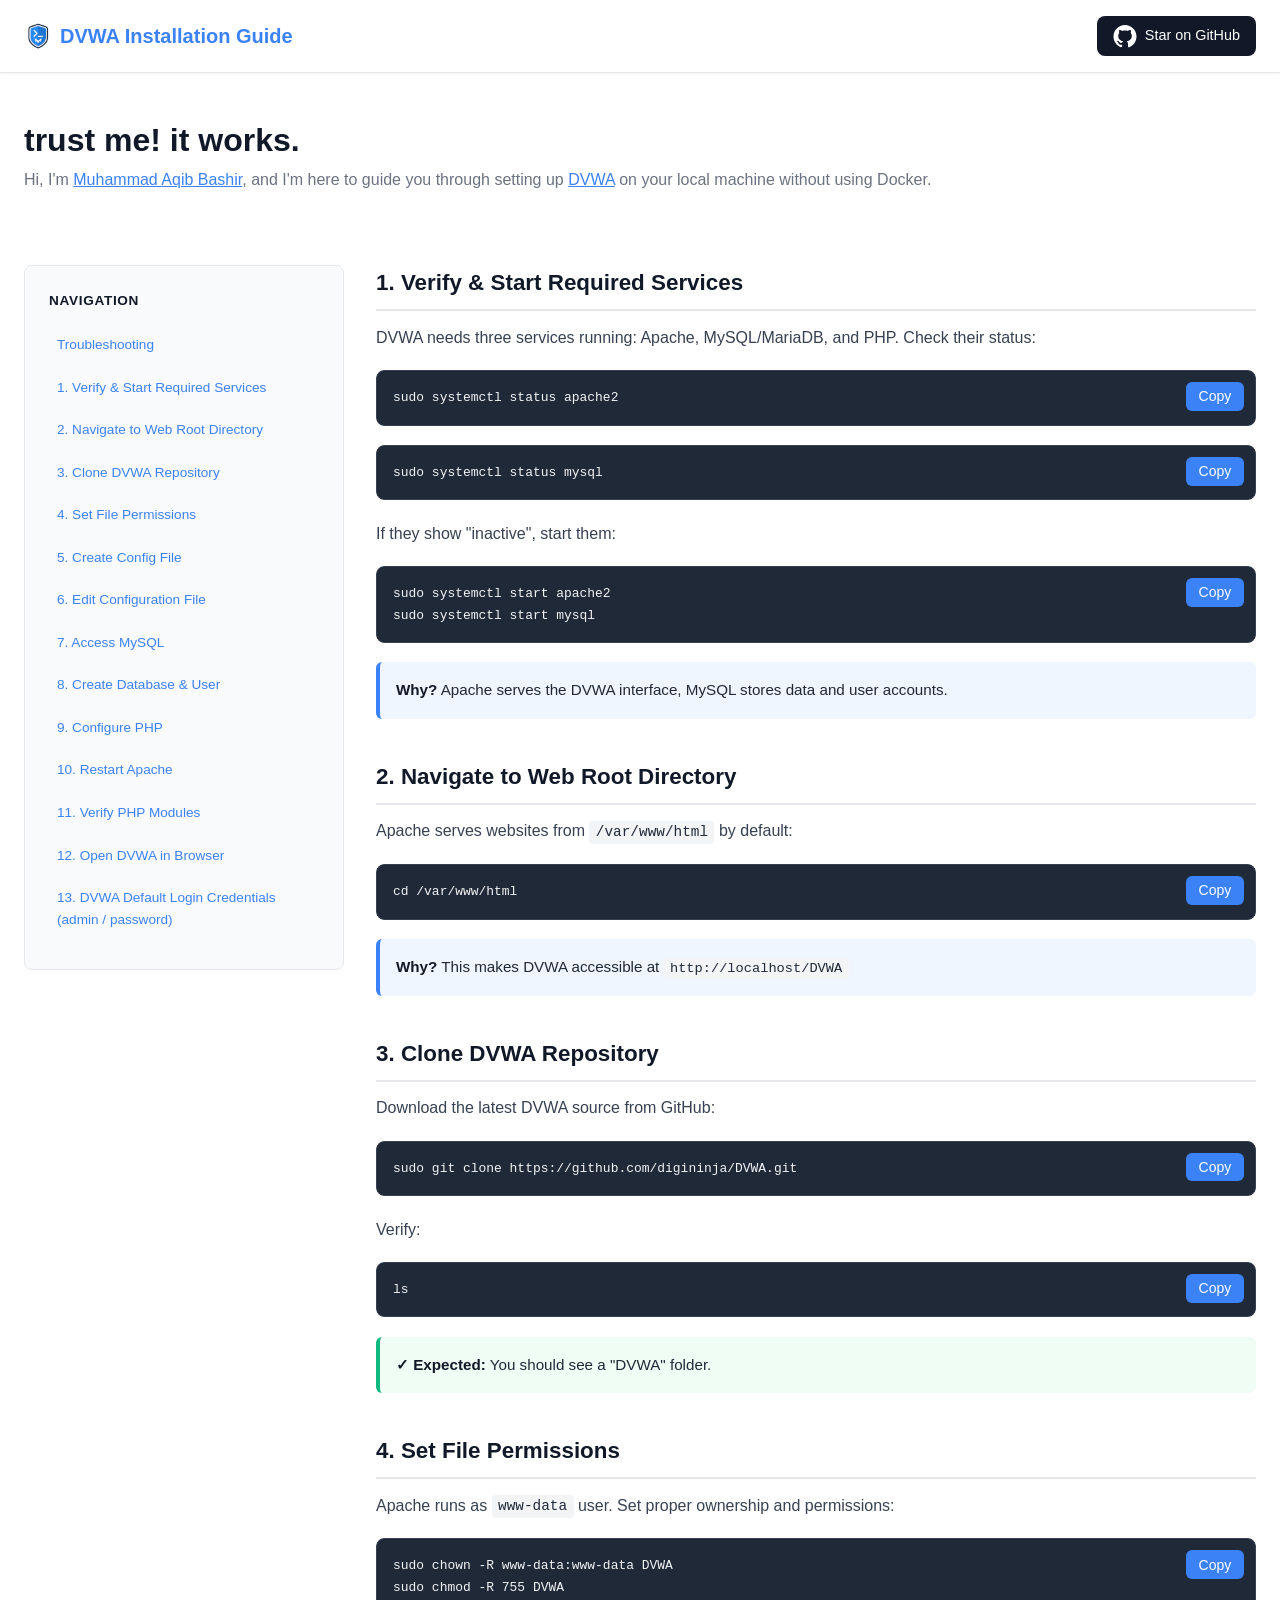
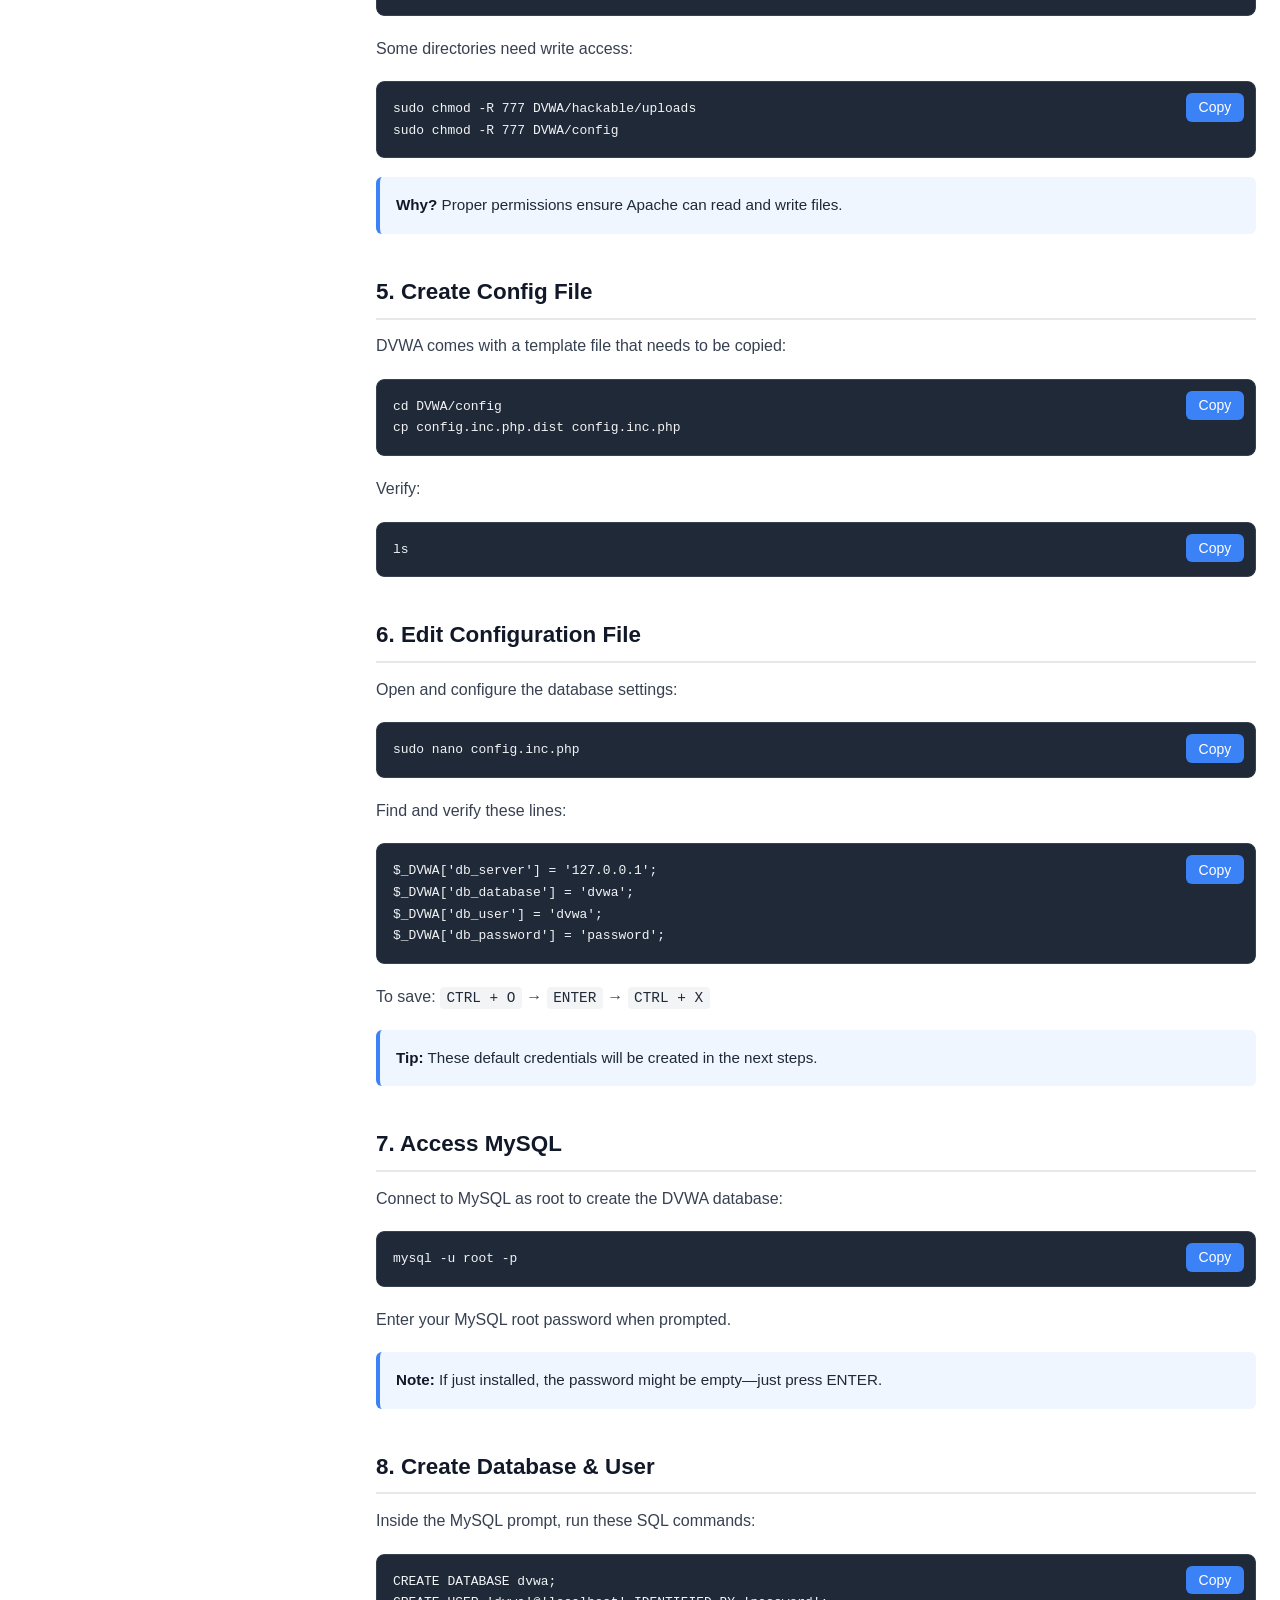
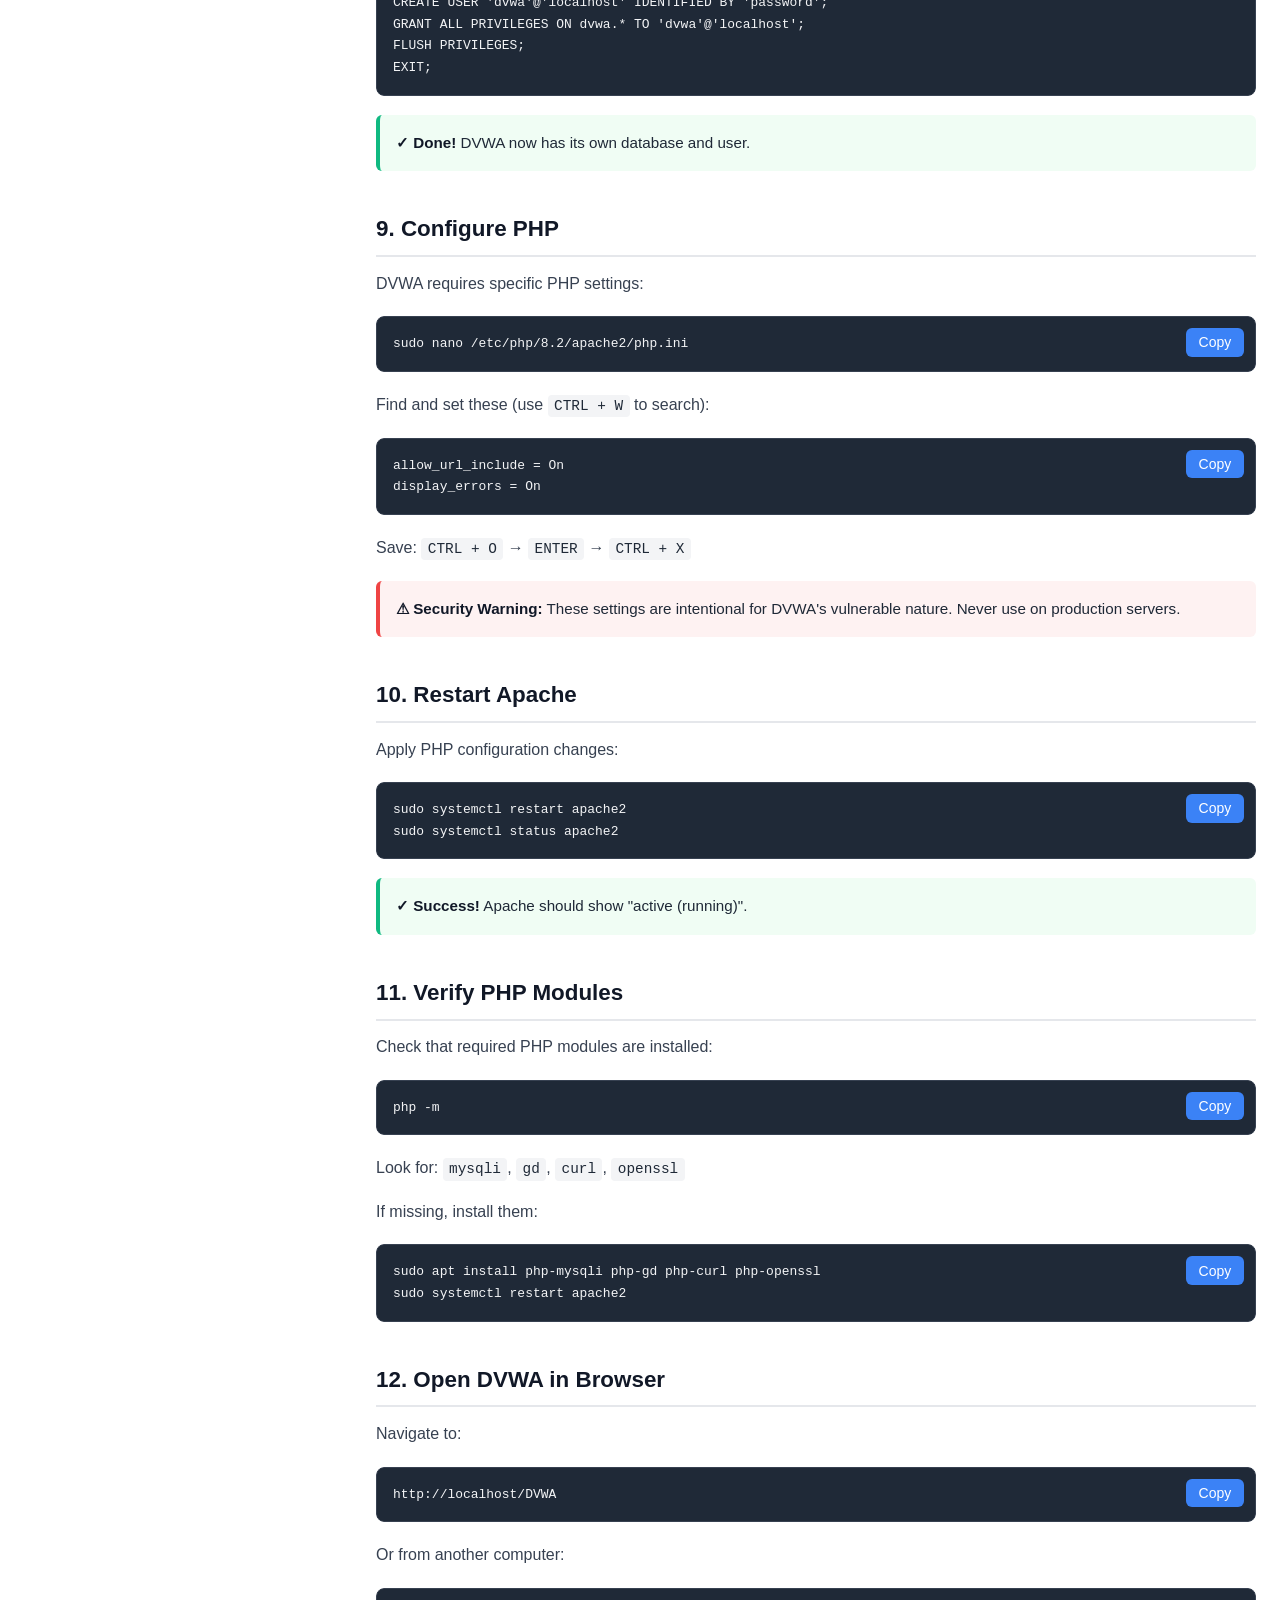
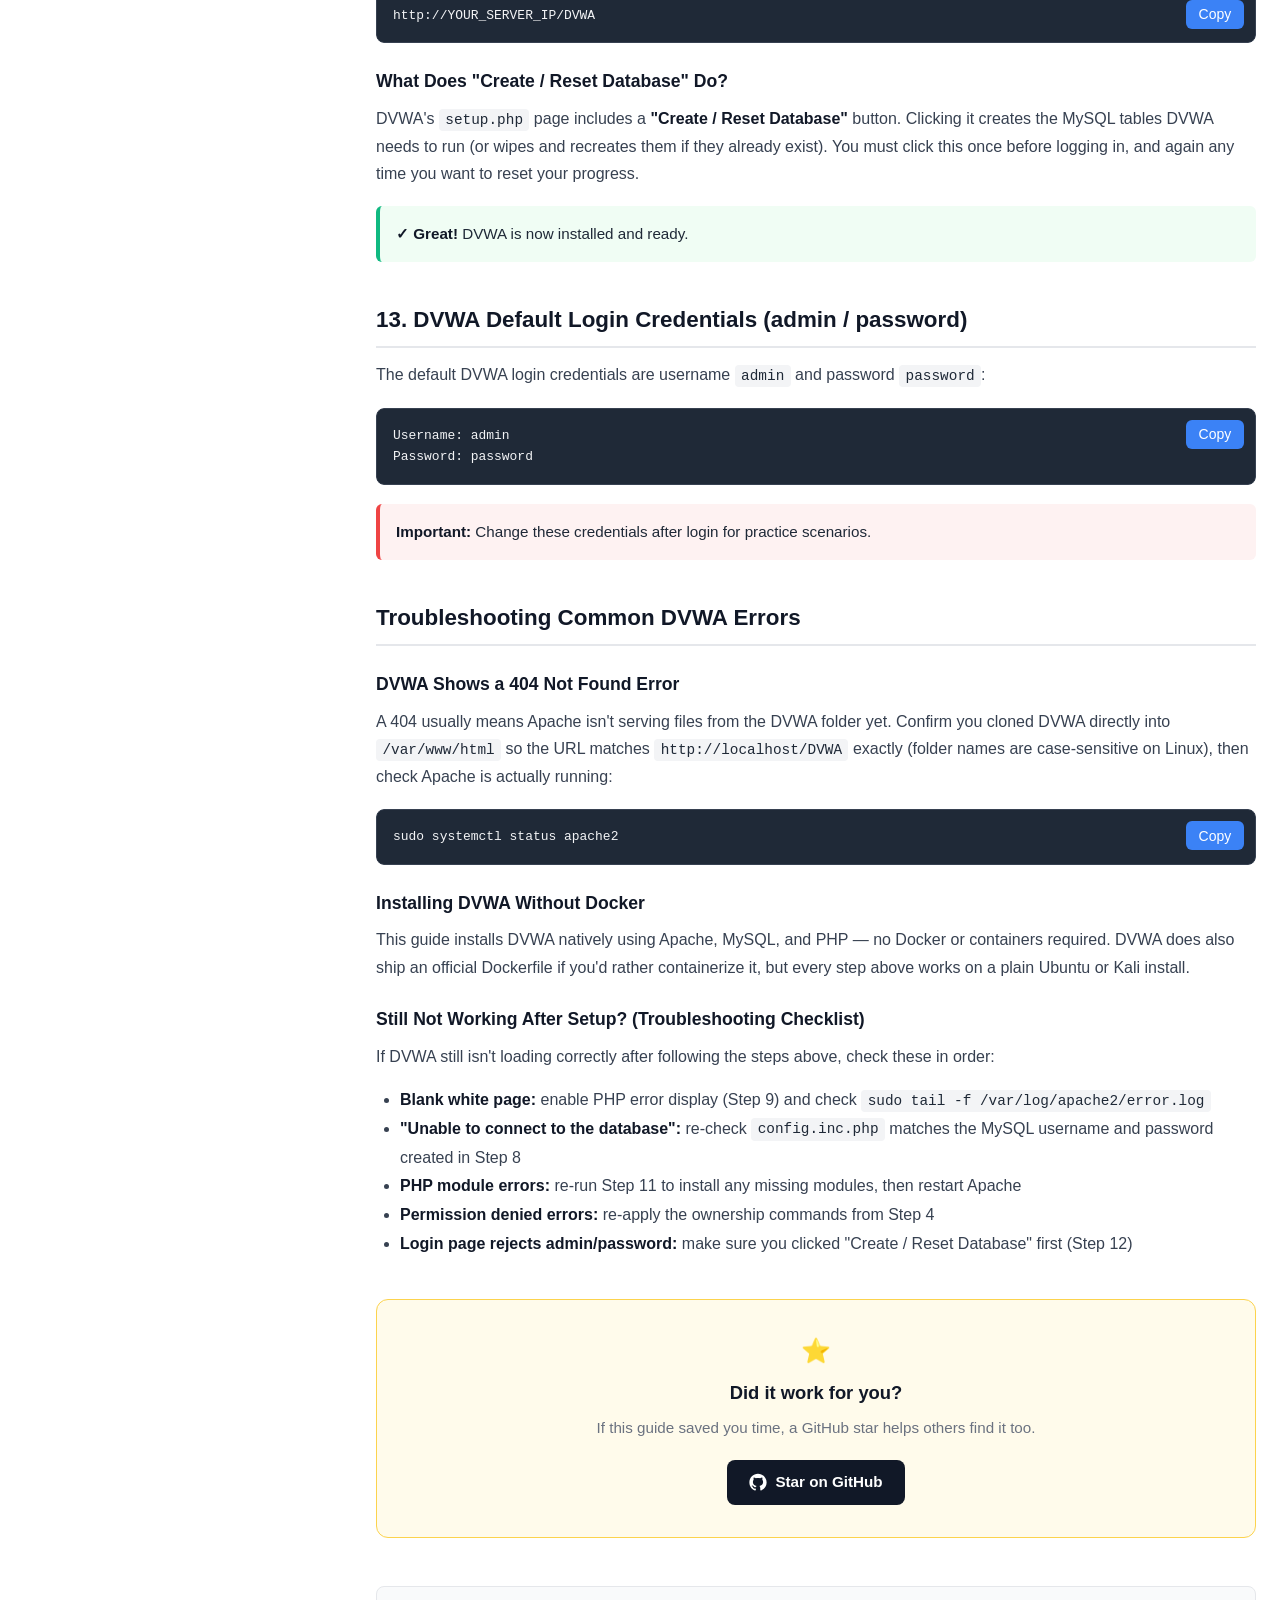
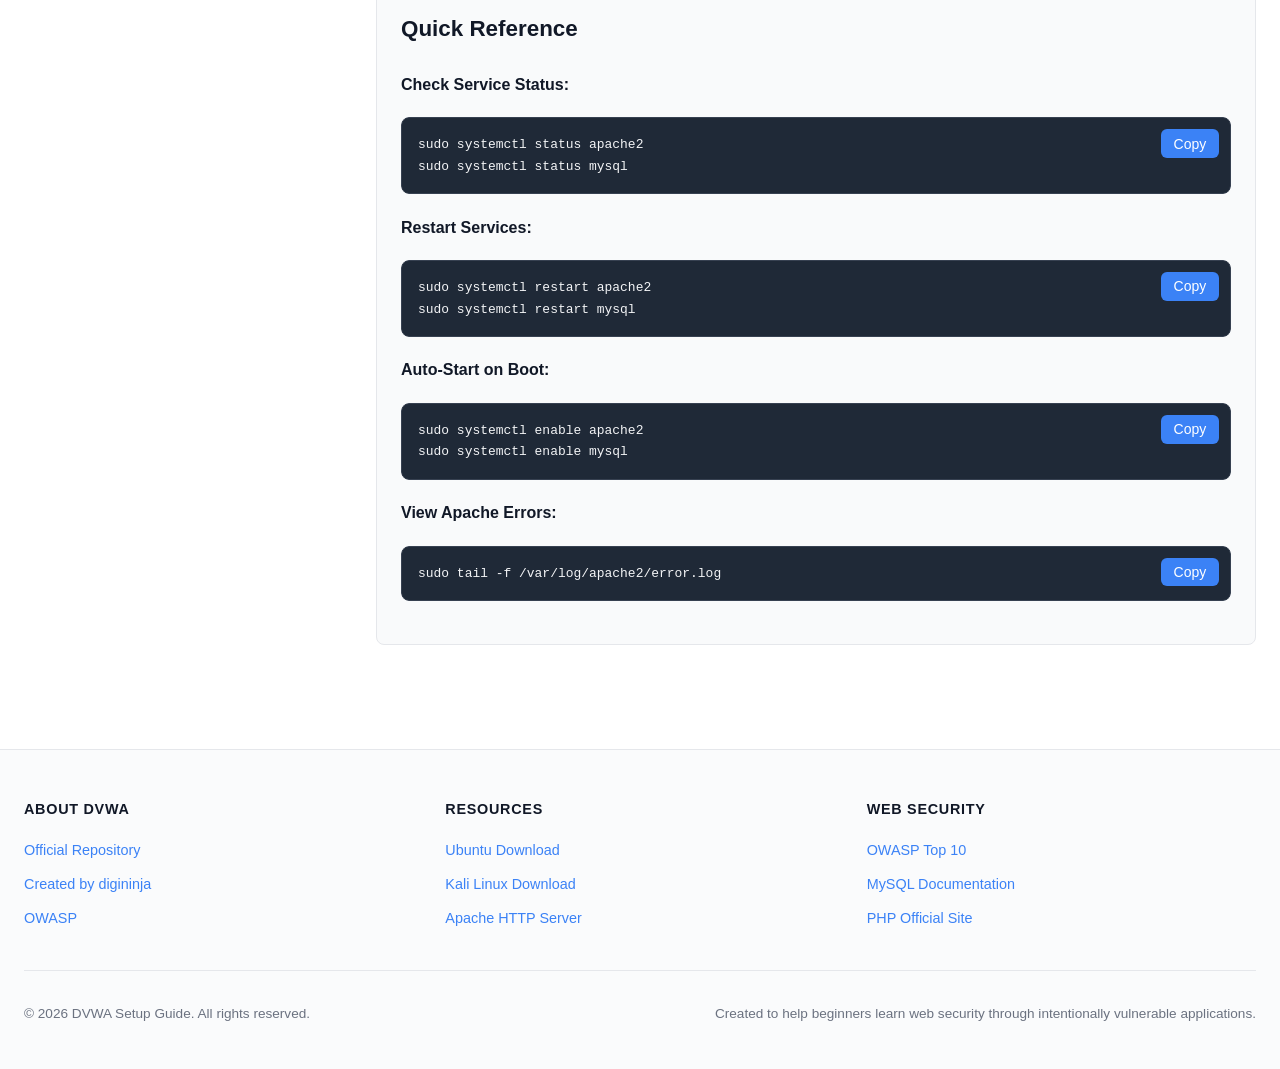
==== index.html @ 491b3d9e "feat: update index.html and add styles for improved SEO and layout" ====
<!doctype html>
<html lang="en">
  <head>
    <!-- ── Primary Meta ── -->
    <meta charset="UTF-8" />
    <meta name="viewport" content="width=device-width, initial-scale=1.0" />
    <meta
      name="robots"
      content="index, follow, max-snippet:-1, max-image-preview:large, max-video-preview:-1"
    />
    <title>How to Install DVWA in Ubuntu or Kali - Copy Paste Cmds</title>
    <link rel="icon" href="./favicon.png" />
    <meta
      name="description"
      content="Install DVWA on Kali or Ubuntu Linux in few minutes, Default login credentials, copy-paste commands, and a troubleshooting guide for common setup errors — no Docker required."
    />
    <meta
      name="keywords"
      content="DVWA installation, Damn Vulnerable Web Application, DVWA setup Ubuntu, DVWA Kali Linux, DVWA Apache MySQL PHP, web security lab, ethical hacking setup, DVWA tutorial 2024, install DVWA, LAMP stack DVWA"
    />
    <meta name="author" content="Muhammad Aqib Bashir" />
    <meta name="theme-color" content="#3b82f6" />
    <link
      rel="canonical"
      href="https://muhammad-aqib-bashir.github.io/DVWA-setup-guide/"
    />

    <!-- ── Open Graph (Facebook, LinkedIn, WhatsApp) ── -->
    <meta property="og:type" content="article" />
    <meta property="og:site_name" content="DVWA Setup Guide" />
    <meta property="og:title" content="How to Install DVWA in Ubuntu & Kali" />
    <meta
      property="og:description"
      content="Complete DVWA installation guide for Ubuntu or Kali Linux — no Docker required. Default login credentials, copyable commands, and troubleshooting for common errors."
    />
    <meta
      property="og:url"
      content="https://muhammad-aqib-bashir.github.io/DVWA-setup-guide/"
    />
    <meta
      property="og:image"
      content="https://muhammad-aqib-bashir.github.io/DVWA-setup-guide/og-image.png"
    />
    <meta property="og:image:width" content="1200" />
    <meta property="og:image:height" content="630" />
    <meta
      property="og:image:alt"
      content="DVWA Installation Guide — Ubuntu and Kali Linux setup tutorial"
    />
    <meta property="og:locale" content="en_US" />
    <meta property="article:author" content="Muhammad Aqib Bashir" />
    <meta property="article:section" content="Web Security" />
    <meta property="article:tag" content="DVWA" />
    <meta property="article:tag" content="Kali Linux" />
    <meta property="article:tag" content="Ubuntu" />
    <meta property="article:tag" content="Ethical Hacking" />
    <meta property="article:tag" content="Web Security" />
    <meta property="article:published_time" content="2026-06-03T00:00:00Z" />
    <meta property="article:modified_time" content="2026-08-01T00:00:00Z" />

    <!-- ── Twitter / X Card ── -->
    <meta name="twitter:card" content="summary_large_image" />
    <meta name="twitter:title" content="How to Install DVWA in Ubuntu & Kali" />
    <meta
      name="twitter:description"
      content="Complete DVWA setup guide for Ubuntu or Kali Linux — no Docker required. Default credentials, copyable commands, and troubleshooting included."
    />
    <meta
      name="twitter:image"
      content="https://muhammad-aqib-bashir.github.io/DVWA-setup-guide/og-image.png"
    />
    <meta
      name="twitter:image:alt"
      content="DVWA Installation Guide — Ubuntu and Kali Linux"
    />
    <meta name="twitter:creator" content="@mAqibBashir" />
    <meta name="twitter:site" content="@mAqibBashir" />

    <!-- ── Additional SEO Signals ── -->
    <meta
      name="category"
      content="Cybersecurity, Web Security, Ethical Hacking"
    />
    <meta name="coverage" content="Worldwide" />
    <meta name="rating" content="general" />
    <meta name="language" content="English" />
    <meta name="revisit-after" content="30 days" />
    <meta name="generator" content="Static HTML" />

    <meta
      name="google-site-verification"
      content="b5u1dbb1Fe77AFuDYEVjuFqZe6uXr1ec8IaFVAgKizY"
    />

    <script type="application/ld+json">
      {
        "@context": "https://schema.org",
        "@graph": [
          {
            "@type": "TechArticle",
            "@id": "https://muhammad-aqib-bashir.github.io/DVWA-setup-guide/#article",
            "headline": "How to Install DVWA in Ubuntu & Kali",
            "description": "Complete step-by-step guide to install DVWA (Damn Vulnerable Web Application) on Ubuntu or Kali Linux. Covers Apache, MySQL, PHP setup with copyable terminal commands. Ideal for beginners in web security and ethical hacking.",
            "image": {
              "@type": "ImageObject",
              "url": "https://muhammad-aqib-bashir.github.io/DVWA-setup-guide/og-image.png",
              "width": 1200,
              "height": 630
            },
            "url": "https://muhammad-aqib-bashir.github.io/DVWA-setup-guide/",
            "datePublished": "2026-06-03",
            "dateModified": "2026-06-03",
            "author": {
              "@type": "Person",
              "@id": "https://github.com/Muhammad-Aqib-Bashir",
              "name": "Muhammad Aqib Bashir",
              "url": "https://github.com/Muhammad-Aqib-Bashir"
            },
            "publisher": {
              "@type": "Person",
              "name": "Muhammad Aqib Bashir",
              "url": "https://github.com/Muhammad-Aqib-Bashir"
            },
            "mainEntityOfPage": {
              "@type": "WebPage",
              "@id": "https://muhammad-aqib-bashir.github.io/DVWA-setup-guide/"
            },
            "keywords": [
              "DVWA installation",
              "Damn Vulnerable Web Application",
              "dvwa Ubuntu setup",
              "dvwa Kali Linux",
              "Apache MySQL PHP",
              "LAMP stack",
              "web security tutorial",
              "ethical hacking",
              "cybersecurity lab",
              "download dvwa",
              "dvwa download",
              "tryhackme",
              "try hack me"
            ],
            "articleSection": "Web Security",
            "inLanguage": "en-US",
            "proficiencyLevel": "Beginner",
            "dependencies": "Ubuntu 22.04+ or Kali Linux, Apache2, MySQL/MariaDB, PHP 8.2",
            "timeRequired": "PT15M"
          },
          {
            "@type": "HowTo",
            "@id": "https://muhammad-aqib-bashir.github.io/DVWA-setup-guide/#howto",
            "name": "How to Install DVWA in Ubuntu & Kali",
            "description": "Install the Damn Vulnerable Web Application (DVWA) on Ubuntu or Kali Linux for web security practice and ethical hacking training using this guide.",
            "image": "https://muhammad-aqib-bashir.github.io/DVWA-setup-guide/og-image.png",
            "totalTime": "PT15M",
            "estimatedCost": {
              "@type": "MonetaryAmount",
              "currency": "USD",
              "value": "0"
            },
            "supply": [
              {
                "@type": "HowToSupply",
                "name": "Ubuntu 22.04+ or Kali Linux"
              },
              {
                "@type": "HowToSupply",
                "name": "Apache2 web server"
              },
              {
                "@type": "HowToSupply",
                "name": "MySQL or MariaDB"
              },
              {
                "@type": "HowToSupply",
                "name": "PHP 8.2+"
              }
            ],
            "tool": [
              {
                "@type": "HowToTool",
                "name": "Terminal / Bash"
              },
              {
                "@type": "HowToTool",
                "name": "Git"
              },
              {
                "@type": "HowToTool",
                "name": "Web browser"
              }
            ],
            "step": [
              {
                "@type": "HowToStep",
                "position": 1,
                "name": "Verify & Start Required Services",
                "text": "Check and start Apache and MySQL services using systemctl commands.",
                "url": "https://muhammad-aqib-bashir.github.io/DVWA-setup-guide/#step1"
              },
              {
                "@type": "HowToStep",
                "position": 2,
                "name": "Navigate to Web Root Directory",
                "text": "Change directory to /var/www/html where Apache serves web content.",
                "url": "https://muhammad-aqib-bashir.github.io/DVWA-setup-guide/#step2"
              },
              {
                "@type": "HowToStep",
                "position": 3,
                "name": "Clone DVWA Repository",
                "text": "Clone the official DVWA GitHub repository into the web root.",
                "url": "https://muhammad-aqib-bashir.github.io/DVWA-setup-guide/#step3"
              },
              {
                "@type": "HowToStep",
                "position": 4,
                "name": "Set File Permissions",
                "text": "Assign correct ownership and permissions for Apache to read and write DVWA files.",
                "url": "https://muhammad-aqib-bashir.github.io/DVWA-setup-guide/#step4"
              },
              {
                "@type": "HowToStep",
                "position": 5,
                "name": "Create Config File",
                "text": "Copy the sample configuration template to create the active config file.",
                "url": "https://muhammad-aqib-bashir.github.io/DVWA-setup-guide/#step5"
              },
              {
                "@type": "HowToStep",
                "position": 6,
                "name": "Edit Configuration File",
                "text": "Set database credentials in config.inc.php to match the MySQL user created later.",
                "url": "https://muhammad-aqib-bashir.github.io/DVWA-setup-guide/#step6"
              },
              {
                "@type": "HowToStep",
                "position": 7,
                "name": "Access MySQL",
                "text": "Connect to MySQL as root to create the DVWA database and user.",
                "url": "https://muhammad-aqib-bashir.github.io/DVWA-setup-guide/#step7"
              },
              {
                "@type": "HowToStep",
                "position": 8,
                "name": "Create Database & User",
                "text": "Create the dvwa database, a dedicated user, and grant appropriate privileges.",
                "url": "https://muhammad-aqib-bashir.github.io/DVWA-setup-guide/#step8"
              },
              {
                "@type": "HowToStep",
                "position": 9,
                "name": "Configure PHP",
                "text": "Enable allow_url_include and display_errors in php.ini for DVWA compatibility.",
                "url": "https://muhammad-aqib-bashir.github.io/DVWA-setup-guide/#step9"
              },
              {
                "@type": "HowToStep",
                "position": 10,
                "name": "Restart Apache",
                "text": "Restart Apache to apply PHP configuration changes.",
                "url": "https://muhammad-aqib-bashir.github.io/DVWA-setup-guide/#step10"
              },
              {
                "@type": "HowToStep",
                "position": 11,
                "name": "Verify PHP Modules",
                "text": "Confirm required PHP modules (mysqli, gd, curl, openssl) are installed.",
                "url": "https://muhammad-aqib-bashir.github.io/DVWA-setup-guide/#step11"
              },
              {
                "@type": "HowToStep",
                "position": 12,
                "name": "Open DVWA in Browser",
                "text": "Visit http://localhost/DVWA and click 'Create / Reset Database' to initialize.",
                "url": "https://muhammad-aqib-bashir.github.io/DVWA-setup-guide/#step12"
              },
              {
                "@type": "HowToStep",
                "position": 13,
                "name": "Log In to DVWA",
                "text": "Log in with default credentials (admin / password) to begin security practice.",
                "url": "https://muhammad-aqib-bashir.github.io/DVWA-setup-guide/#step13"
              }
            ]
          },
          {
            "@type": "BreadcrumbList",
            "itemListElement": [
              {
                "@type": "ListItem",
                "position": 1,
                "name": "Home",
                "item": "https://muhammad-aqib-bashir.github.io/"
              },
              {
                "@type": "ListItem",
                "position": 2,
                "name": "DVWA Setup Guide",
                "item": "https://muhammad-aqib-bashir.github.io/DVWA-setup-guide/"
              }
            ]
          },
          {
            "@type": "SoftwareApplication",
            "name": "DVWA (Damn Vulnerable Web Application)",
            "applicationCategory": "SecurityApplication",
            "operatingSystem": "Ubuntu, Kali Linux, Debian",
            "offers": {
              "@type": "Offer",
              "price": "0",
              "priceCurrency": "USD"
            },
            "url": "https://github.com/digininja/DVWA",
            "license": "https://github.com/digininja/DVWA/blob/master/LICENSE.md",
            "author": {
              "@type": "Person",
              "name": "digininja",
              "url": "https://github.com/digininja"
            }
          },
          {
            "@type": "FAQPage",
            "mainEntity": [
              {
                "@type": "Question",
                "name": "What is DVWA?",
                "acceptedAnswer": {
                  "@type": "Answer",
                  "text": "DVWA (Damn Vulnerable Web Application) is an intentionally insecure PHP/MySQL web application used for practicing common web vulnerabilities like SQL injection, XSS, CSRF, and file inclusion in a safe, legal environment."
                }
              },
              {
                "@type": "Question",
                "name": "Does DVWA work on Ubuntu and Kali Linux?",
                "acceptedAnswer": {
                  "@type": "Answer",
                  "text": "Yes. DVWA runs on any Linux distribution that supports a LAMP stack (Apache, MySQL, PHP). This guide covers both Ubuntu 22.04+ and Kali Linux step by step."
                }
              },
              {
                "@type": "Question",
                "name": "How long does it take to install DVWA?",
                "acceptedAnswer": {
                  "@type": "Answer",
                  "text": "With all prerequisites met, DVWA installation takes approximately 10–15 minutes following this guide."
                }
              },
              {
                "@type": "Question",
                "name": "What PHP version is required for DVWA?",
                "acceptedAnswer": {
                  "@type": "Answer",
                  "text": "DVWA is compatible with PHP 7.4 and PHP 8.x. This guide uses PHP 8.2 with Apache on Ubuntu/Kali Linux."
                }
              },
              {
                "@type": "Question",
                "name": "Is DVWA safe to run?",
                "acceptedAnswer": {
                  "@type": "Answer",
                  "text": "DVWA should only be run on a local machine or isolated lab network. Never expose it to the public internet, as it is intentionally full of security vulnerabilities."
                }
              }
            ]
          }
        ]
      }
    </script>

    <!-- Google Analytics -->
    <script
      async
      src="https://www.googletagmanager.com/gtag/js?id=G-Q8MJM8LBXM"
    ></script>
    <script>
      window.dataLayer = window.dataLayer || [];
      function gtag() {
        dataLayer.push(arguments);
      }
      gtag("js", new Date());
      gtag("config", "G-Q8MJM8LBXM");
    </script>

    <style>
      * {
        margin: 0;
        padding: 0;
        box-sizing: border-box;
      }
      html {
        scroll-behavior: smooth;
      }
      body {
        font-family:
          -apple-system, BlinkMacSystemFont, "Segoe UI", Roboto,
          "Helvetica Neue", Arial, sans-serif;
        line-height: 1.6;
        color: #1f2937;
        background: #ffffff;
        font-size: 16px;
      }
      a {
        color: #3b82f6;
        transition: color 0.2s;
      }
      .wrapper {
        max-width: 1280px;
        margin: 0 auto;
        padding: 0 1.5rem;
      }

      header {
        background: #ffffff;
        border-bottom: 1px solid #e5e7eb;
        padding: 1rem 0;
        position: sticky;
        top: 0;
        z-index: 100;
        box-shadow: 0 1px 3px rgba(0, 0, 0, 0.05);
      }
      .header-content {
        display: flex;
        justify-content: space-between;
        align-items: center;
      }
      .logo {
        display: inline-flex;
        align-items: center;
        gap: 0.5rem;
        font-size: 1.25rem;
        font-weight: 700;
        color: #3b82f6;
        text-decoration: none;
      }
      .logo-icon {
        height: 28px;
        width: 28px;
        object-fit: contain;
        flex-shrink: 0;
      }
      .github-btn {
        display: inline-flex;
        align-items: center;
        gap: 0.5rem;
        background: #111827;
        color: #ffffff;
        border: none;
        padding: 0.5rem 1rem;
        border-radius: 0.5rem;
        font-size: 0.9rem;
        font-weight: 500;
        cursor: pointer;
        text-decoration: none;
        transition: all 0.2s;
      }

      .github-btn:hover {
        background: #1f2937;
      }

      .gihtb-btn svg {
        height: 16px;
        width: 16px;
      }

      .hero {
        padding: 3rem 0 2rem;
        margin-bottom: 2rem;
      }
      .hero h1 {
        font-size: 2rem;
        font-weight: 700;
        margin-bottom: 0.5rem;
        color: #111827;
        line-height: 1.2;
      }
      .hero p {
        font-size: 1rem;
        color: #6b7280;
        margin-bottom: 0.5rem;
      }
      .breadcrumb {
        font-size: 0.9rem;
        color: #9ca3af;
      }

      .main-layout {
        display: grid;
        grid-template-columns: 1fr;
        gap: 2rem;
      }

      .toc {
        background: #f9fafb;
        border: 1px solid #e5e7eb;
        padding: 1.5rem;
        margin-bottom: 2rem;
        border-radius: 0.5rem;
      }
      .toc h2 {
        font-size: 0.95rem;
        color: #111827;
        margin-bottom: 1rem;
        font-weight: 600;
        text-transform: uppercase;
        letter-spacing: 0.05em;
      }
      .toc ul {
        list-style: none;
        display: grid;
        grid-template-columns: repeat(auto-fill, minmax(200px, 1fr));
        gap: 0.5rem;
      }
      .toc a {
        color: #3b82f6;
        text-decoration: none;
        font-size: 0.9rem;
        transition: color 0.2s;
        display: block;
        padding: 0.3rem 0;
      }
      .toc a:hover {
        color: #2563eb;
        text-decoration: underline;
      }

      .sidebar-toc {
        display: none;
      }

      @media (min-width: 1200px) {
        .main-layout {
          grid-template-columns: 320px 1fr;
        }
        .toc {
          display: none;
        }
        .sidebar-toc {
          display: block;
          position: sticky;
          top: 5rem;
          height: fit-content;
          background: #f9fafb;
          border: 1px solid #e5e7eb;
          padding: 1.5rem;
          border-radius: 0.5rem;
          max-height: calc(100vh - 6rem);
          overflow-y: auto;
        }
        .sidebar-toc h2 {
          font-size: 0.85rem;
          color: #111827;
          margin-bottom: 1rem;
          font-weight: 600;
          text-transform: uppercase;
          letter-spacing: 0.05em;
        }
        .sidebar-toc ul {
          list-style: none;
        }
        .sidebar-toc li {
          padding: 0;
          margin-bottom: 0.5rem;
        }
        .sidebar-toc a {
          color: #3b82f6;
          text-decoration: none;
          font-size: 0.85rem;
          transition: all 0.2s;
          display: block;
          padding: 0.4rem 0.5rem;
          border-radius: 0.375rem;
        }
        .sidebar-toc a:hover {
          background: #e0e7ff;
          color: #2563eb;
        }
        .sidebar-toc a.active {
          background: #dbeafe;
          color: #1e40af;
          font-weight: 600;
        }
      }

      .step {
        margin-bottom: 2.5rem;
        scroll-margin-top: 6rem;
      }
      .step h2 {
        font-size: 1.4rem;
        font-weight: 700;
        color: #111827;
        margin-bottom: 0.8rem;
        padding-bottom: 0.5rem;
        border-bottom: 2px solid #e5e7eb;
      }
      .step h3 {
        font-size: 1.1rem;
        font-weight: 700;
        color: #111827;
        margin: 1.5rem 0 0.6rem;
      }
      .step p {
        margin-bottom: 1rem;
        color: #374151;
        line-height: 1.7;
      }
      .step strong {
        color: #111827;
        font-weight: 600;
      }

      .code-block {
        position: relative;
        margin: 1.2rem 0;
        border-radius: 0.5rem;
        overflow: hidden;
      }
      .code-block pre {
        background: #1f2937;
        color: #f3f4f6;
        padding: 1rem;
        overflow-x: auto;
        font-family: "SF Mono", Monaco, "Fira Code", monospace;
        font-size: 0.9rem;
        line-height: 1.5;
        margin: 0;
        border: 1px solid #374151;
        border-radius: 0.5rem;
      }

      .copy-btn {
        position: absolute;
        top: 0.75rem;
        right: 0.75rem;
        background: #3b82f6;
        color: white;
        border: none;
        padding: 0.4rem 0.8rem;
        border-radius: 0.375rem;
        font-size: 0.875rem;
        font-weight: 500;
        cursor: pointer;
        transition: all 0.2s;
        z-index: 10;
      }
      .copy-btn:hover {
        background: #2563eb;
        transform: translateY(-1px);
      }
      .copy-btn.copied {
        background: #10b981;
      }

      .info-box {
        background: #eff6ff;
        border-left: 4px solid #3b82f6;
        padding: 1rem;
        margin: 1.2rem 0;
        border-radius: 0.375rem;
        font-size: 0.95rem;
        line-height: 1.6;
      }
      .warning-box {
        background: #fef2f2;
        border-left: 4px solid #ef4444;
        padding: 1rem;
        margin: 1.2rem 0;
        border-radius: 0.375rem;
        font-size: 0.95rem;
      }
      .success-box {
        background: #f0fdf4;
        border-left: 4px solid #10b981;
        padding: 1rem;
        margin: 1.2rem 0;
        border-radius: 0.375rem;
        font-size: 0.95rem;
      }

      code {
        background: #f3f4f6;
        color: #1f2937;
        padding: 0.2rem 0.4rem;
        border-radius: 0.25rem;
        font-family: monospace;
        font-size: 0.9em;
      }
      pre code {
        background: none;
        color: inherit;
        padding: 0;
      }

      footer {
        border-top: 1px solid #e5e7eb;
        padding: 3rem 0;
        margin-top: 4rem;
        background: #fafbfc;
      }
      .footer-content {
        display: grid;
        grid-template-columns: repeat(auto-fit, minmax(250px, 1fr));
        gap: 2rem;
        margin-bottom: 2rem;
      }
      .footer-section h3 {
        font-size: 0.9rem;
        font-weight: 700;
        color: #111827;
        margin-bottom: 1rem;
        text-transform: uppercase;
        letter-spacing: 0.05em;
      }
      .footer-section ul {
        list-style: none;
      }
      .footer-section li {
        margin-bottom: 0.5rem;
      }
      .footer-section a {
        color: #3b82f6;
        text-decoration: none;
        font-size: 0.9rem;
        transition: color 0.2s;
      }
      .footer-section a:hover {
        color: #2563eb;
        text-decoration: underline;
      }
      .footer-divider {
        height: 1px;
        background: #e5e7eb;
        margin: 2rem 0;
      }
      .footer-bottom {
        display: flex;
        justify-content: space-between;
        align-items: center;
        flex-wrap: wrap;
        gap: 1rem;
        color: #6b7280;
        font-size: 0.85rem;
        text-align: center;
      }

      @media (max-width: 640px) {
        .wrapper {
          padding: 0 1rem;
        }
        .hero h1 {
          font-size: 1.5rem;
        }
        .step h2 {
          font-size: 1.25rem;
        }
        .code-block pre {
          font-size: 0.8rem;
          padding: 0.75rem;
        }
        .copy-btn {
          padding: 0.3rem 0.6rem;
          font-size: 0.75rem;
          top: 0.5rem;
          right: 0.5rem;
        }
        .footer-content {
          grid-template-columns: 1fr;
        }
        .footer-bottom {
          flex-direction: column;
        }
      }

      a:focus,
      button:focus {
        outline: 2px solid #3b82f6;
        outline-offset: 2px;
      }
    </style>
  </head>
  <body>
    <header>
      <div class="wrapper">
        <div class="header-content">
          <a href="#" class="logo">
            <img
              src="./favicon.png"
              alt="DVWA Installation Guide logo"
              class="logo-icon"
            />
            DVWA Installation Guide
          </a>
          <a
            href="https://github.com/Muhammad-Aqib-Bashir/DVWA-setup-guide"
            target="_blank"
            rel="noopener noreferrer"
            class="github-btn"
          >
            <svg
              data-component="Octicon"
              aria-hidden="true"
              focusable="false"
              class="octicon octicon-mark-github"
              viewBox="0 0 24 24"
              width="24"
              height="24"
              fill="currentColor"
              display="inline-block"
              overflow="visible"
              style="vertical-align: text-bottom"
            >
              <path
                d="M10.226 17.284c-2.965-.36-5.054-2.493-5.054-5.256 0-1.123.404-2.336 1.078-3.144-.292-.741-.247-2.314.09-2.965.898-.112 2.111.36 2.83 1.01.853-.269 1.752-.404 2.853-.404 1.1 0 1.999.135 2.807.382.696-.629 1.932-1.1 2.83-.988.315.606.36 2.179.067 2.942.72.854 1.101 2 1.101 3.167 0 2.763-2.089 4.852-5.098 5.234.763.494 1.28 1.572 1.28 2.807v2.336c0 .674.561 1.056 1.235.786 4.066-1.55 7.255-5.615 7.255-10.646C23.5 6.188 18.334 1 11.978 1 5.62 1 .5 6.188.5 12.545c0 4.986 3.167 9.12 7.435 10.669.606.225 1.19-.18 1.19-.786V20.63a2.9 2.9 0 0 1-1.078.224c-1.483 0-2.359-.808-2.987-2.313-.247-.607-.517-.966-1.034-1.033-.27-.023-.359-.135-.359-.27 0-.27.45-.471.898-.471.652 0 1.213.404 1.797 1.235.45.651.921.943 1.483.943.561 0 .92-.202 1.437-.719.382-.381.674-.718.944-.943"
              ></path>
            </svg>
            Star on GitHub
          </a>
        </div>
      </div>
    </header>

    <main>
      <div class="wrapper">
        <section class="hero">
          <h1>trust me! it works.</h1>
          <p>
            Hi, I'm
            <a
              href="https://muhammadaqibbashir.netlify.app?utm_source=DVWA-setup-guide"
              target="_blank"
              rel="noopener noreferrer"
              class="author-link"
              >Muhammad Aqib Bashir</a
            >, and I'm here to guide you through setting up
            <a
              href="https://github.com/digininja/DVWA"
              target="_blank"
              rel="noopener noreferrer"
              >DVWA</a
            >
            on your local machine without using Docker.
          </p>
        </section>

        <div class="main-layout">
          <aside class="sidebar-toc">
            <h2>Navigation</h2>
            <ul id="sidebarList">
              <li><a href="#troubleshooting">Troubleshooting</a></li>
            </ul>
          </aside>

          <div class="content-area">
            <nav class="toc">
              <h2>Quick Navigation</h2>
              <ul id="tocList">
                <li><a href="#troubleshooting">Troubleshooting</a></li>
              </ul>
            </nav>

            <div id="stepsContainer"></div>

            <section class="step" id="troubleshooting">
              <h2>Troubleshooting Common DVWA Errors</h2>

              <h3>DVWA Shows a 404 Not Found Error</h3>
              <p>
                A 404 usually means Apache isn't serving files from the DVWA
                folder yet. Confirm you cloned DVWA directly into
                <code>/var/www/html</code> so the URL matches
                <code>http://localhost/DVWA</code> exactly (folder names are
                case-sensitive on Linux), then check Apache is actually running:
              </p>
              <div class="code-block">
                <pre><code>sudo systemctl status apache2</code></pre>
              </div>

              <h3>Installing DVWA Without Docker</h3>
              <p>
                This guide installs DVWA natively using Apache, MySQL, and PHP —
                no Docker or containers required. DVWA does also ship an
                official Dockerfile if you'd rather containerize it, but every
                step above works on a plain Ubuntu or Kali install.
              </p>

              <h3>
                Still Not Working After Setup? (Troubleshooting Checklist)
              </h3>
              <p>
                If DVWA still isn't loading correctly after following the steps
                above, check these in order:
              </p>
              <ul
                style="
                  margin: 0 0 1rem 1.5rem;
                  color: #374151;
                  line-height: 1.8;
                "
              >
                <li>
                  <strong>Blank white page:</strong> enable PHP error display
                  (Step 9) and check
                  <code>sudo tail -f /var/log/apache2/error.log</code>
                </li>
                <li>
                  <strong>"Unable to connect to the database":</strong>
                  re-check <code>config.inc.php</code> matches the MySQL
                  username and password created in Step 8
                </li>
                <li>
                  <strong>PHP module errors:</strong> re-run Step 11 to install
                  any missing modules, then restart Apache
                </li>
                <li>
                  <strong>Permission denied errors:</strong> re-apply the
                  ownership commands from Step 4
                </li>
                <li>
                  <strong>Login page rejects admin/password:</strong> make sure
                  you clicked "Create / Reset Database" first (Step 12)
                </li>
              </ul>
            </section>

            <!-- Post-install CTA -->
            <div
              style="
                background: #fffbeb;
                border: 1px solid #fcd34d;
                border-radius: 0.75rem;
                padding: 2rem;
                margin: 2rem 0;
                text-align: center;
              "
            >
              <p style="font-size: 1.5rem; margin-bottom: 0.5rem">⭐</p>
              <h3
                style="
                  font-size: 1.15rem;
                  font-weight: 700;
                  color: #111827;
                  margin-bottom: 0.5rem;
                "
              >
                Did it work for you?
              </h3>
              <p
                style="
                  color: #6b7280;
                  font-size: 0.95rem;
                  margin-bottom: 1.25rem;
                "
              >
                If this guide saved you time, a GitHub star helps others find it
                too.
              </p>
              <a
                href="https://github.com/Muhammad-Aqib-Bashir/DVWA-setup-guide"
                target="_blank"
                rel="noopener noreferrer"
                id="cta-star-btn"
                style="
                  display: inline-flex;
                  align-items: center;
                  gap: 0.5rem;
                  background: #111827;
                  color: #fff;
                  padding: 0.65rem 1.4rem;
                  border-radius: 0.5rem;
                  font-size: 0.95rem;
                  font-weight: 600;
                  text-decoration: none;
                  transition: background 0.2s;
                "
                onmouseover="
                  this.style.background = '#1f2937';
                  gtag('event', 'github_btn_hover', {
                    button_id: 'cta_star_btn',
                  });
                "
                onmouseout="this.style.background = '#111827'"
                onclick="
                  gtag('event', 'github_btn_click', {
                    button_id: 'cta_star_btn',
                  })
                "
              >
                <svg
                  viewBox="0 0 24 24"
                  width="18"
                  height="18"
                  fill="currentColor"
                  style="flex-shrink: 0"
                >
                  <path
                    d="M10.226 17.284c-2.965-.36-5.054-2.493-5.054-5.256 0-1.123.404-2.336 1.078-3.144-.292-.741-.247-2.314.09-2.965.898-.112 2.111.36 2.83 1.01.853-.269 1.752-.404 2.853-.404 1.1 0 1.999.135 2.807.382.696-.629 1.932-1.1 2.83-.988.315.606.36 2.179.067 2.942.72.854 1.101 2 1.101 3.167 0 2.763-2.089 4.852-5.098 5.234.763.494 1.28 1.572 1.28 2.807v2.336c0 .674.561 1.056 1.235.786 4.066-1.55 7.255-5.615 7.255-10.646C23.5 6.188 18.334 1 11.978 1 5.62 1 .5 6.188.5 12.545c0 4.986 3.167 9.12 7.435 10.669.606.225 1.19-.18 1.19-.786V20.63a2.9 2.9 0 0 1-1.078.224c-1.483 0-2.359-.808-2.987-2.313-.247-.607-.517-.966-1.034-1.033-.27-.023-.359-.135-.359-.27 0-.27.45-.471.898-.471.652 0 1.213.404 1.797 1.235.45.651.921.943 1.483.943.561 0 .92-.202 1.437-.719.382-.381.674-.718.944-.943"
                  />
                </svg>
                Star on GitHub
              </a>
            </div>

            <!-- Analytics: track header GitHub button hover & click -->
            <script>
              document.addEventListener("DOMContentLoaded", function () {
                const headerBtn = document.querySelector("header .github-btn");
                if (headerBtn) {
                  headerBtn.addEventListener("mouseenter", function () {
                    gtag("event", "github_btn_hover", {
                      button_id: "header_star_btn",
                    });
                  });
                  headerBtn.addEventListener("click", function () {
                    gtag("event", "github_btn_click", {
                      button_id: "header_star_btn",
                    });
                  });
                }
              });
            </script>

            <section
              class="step"
              style="
                background: #f9fafb;
                padding: 1.5rem;
                border-radius: 0.5rem;
                margin-top: 3rem;
                border: 1px solid #e5e7eb;
              "
            >
              <h2 style="border: none; margin-bottom: 1rem">Quick Reference</h2>
              <p><strong>Check Service Status:</strong></p>
              <div class="code-block">
                <pre><code>sudo systemctl status apache2
sudo systemctl status mysql</code></pre>
              </div>
              <p><strong>Restart Services:</strong></p>
              <div class="code-block">
                <pre><code>sudo systemctl restart apache2
sudo systemctl restart mysql</code></pre>
              </div>
              <p><strong>Auto-Start on Boot:</strong></p>
              <div class="code-block">
                <pre><code>sudo systemctl enable apache2
sudo systemctl enable mysql</code></pre>
              </div>
              <p><strong>View Apache Errors:</strong></p>
              <div class="code-block">
                <pre><code>sudo tail -f /var/log/apache2/error.log</code></pre>
              </div>
            </section>
          </div>
        </div>
      </div>
    </main>

    <footer>
      <div class="wrapper">
        <div class="footer-content">
          <div class="footer-section">
            <h3>About DVWA</h3>
            <ul>
              <li>
                <a
                  href="https://github.com/digininja/DVWA"
                  target="_blank"
                  rel="noopener noreferrer"
                  >Official Repository</a
                >
              </li>
              <li>
                <a
                  href="https://github.com/digininja"
                  target="_blank"
                  rel="noopener noreferrer"
                  >Created by digininja</a
                >
              </li>
              <li>
                <a
                  href="https://owasp.org/"
                  target="_blank"
                  rel="noopener noreferrer"
                  >OWASP</a
                >
              </li>
            </ul>
          </div>
          <div class="footer-section">
            <h3>Resources</h3>
            <ul>
              <li>
                <a
                  href="https://ubuntu.com/download"
                  target="_blank"
                  rel="noopener noreferrer"
                  >Ubuntu Download</a
                >
              </li>
              <li>
                <a
                  href="https://www.kali.org/downloads/"
                  target="_blank"
                  rel="noopener noreferrer"
                  >Kali Linux Download</a
                >
              </li>
              <li>
                <a
                  href="https://www.apache.org/"
                  target="_blank"
                  rel="noopener noreferrer"
                  >Apache HTTP Server</a
                >
              </li>
            </ul>
          </div>
          <div class="footer-section">
            <h3>Web Security</h3>
            <ul>
              <li>
                <a
                  href="https://owasp.org/www-project-top-ten/"
                  target="_blank"
                  rel="noopener noreferrer"
                  >OWASP Top 10</a
                >
              </li>
              <li>
                <a
                  href="https://www.mysql.com/"
                  target="_blank"
                  rel="noopener noreferrer"
                  >MySQL Documentation</a
                >
              </li>
              <li>
                <a
                  href="https://www.php.net/"
                  target="_blank"
                  rel="noopener noreferrer"
                  >PHP Official Site</a
                >
              </li>
            </ul>
          </div>
        </div>
        <div class="footer-divider"></div>
        <div class="footer-bottom">
          <p>© 2026 DVWA Setup Guide. All rights reserved.</p>
          <p>
            Created to help beginners learn web security through intentionally
            vulnerable applications.
          </p>
        </div>
      </div>
    </footer>

    <script>
      const stepsData = [
        {
          id: "step1",
          title: "1. Verify & Start Required Services",
          content:
            "<p>DVWA needs three services running: Apache, MySQL/MariaDB, and PHP. Check their status:</p>",
          codeBlocks: [
            { code: "sudo systemctl status apache2" },
            { code: "sudo systemctl status mysql" },
          ],
          afterCode: '<p>If they show "inactive", start them:</p>',
          moreBlocks: [
            {
              code: "sudo systemctl start apache2\nsudo systemctl start mysql",
            },
          ],
          info: "<strong>Why?</strong> Apache serves the DVWA interface, MySQL stores data and user accounts.",
        },
        {
          id: "step2",
          title: "2. Navigate to Web Root Directory",
          content:
            "<p>Apache serves websites from <code>/var/www/html</code> by default:</p>",
          codeBlocks: [{ code: "cd /var/www/html" }],
          info: "<strong>Why?</strong> This makes DVWA accessible at <code>http://localhost/DVWA</code>",
        },
        {
          id: "step3",
          title: "3. Clone DVWA Repository",
          content: "<p>Download the latest DVWA source from GitHub:</p>",
          codeBlocks: [
            { code: "sudo git clone https://github.com/digininja/DVWA.git" },
          ],
          afterCode: "<p>Verify:</p>",
          moreBlocks: [{ code: "ls" }],
          success:
            '<strong>✓ Expected:</strong> You should see a "DVWA" folder.',
        },
        {
          id: "step4",
          title: "4. Set File Permissions",
          content:
            "<p>Apache runs as <code>www-data</code> user. Set proper ownership and permissions:</p>",
          codeBlocks: [
            {
              code: "sudo chown -R www-data:www-data DVWA\nsudo chmod -R 755 DVWA",
            },
          ],
          afterCode: "<p>Some directories need write access:</p>",
          moreBlocks: [
            {
              code: "sudo chmod -R 777 DVWA/hackable/uploads\nsudo chmod -R 777 DVWA/config",
            },
          ],
          info: "<strong>Why?</strong> Proper permissions ensure Apache can read and write files.",
        },
        {
          id: "step5",
          title: "5. Create Config File",
          content:
            "<p>DVWA comes with a template file that needs to be copied:</p>",
          codeBlocks: [
            { code: "cd DVWA/config\ncp config.inc.php.dist config.inc.php" },
          ],
          afterCode: "<p>Verify:</p>",
          moreBlocks: [{ code: "ls" }],
        },
        {
          id: "step6",
          title: "6. Edit Configuration File",
          content: "<p>Open and configure the database settings:</p>",
          codeBlocks: [{ code: "sudo nano config.inc.php" }],
          afterCode: "<p>Find and verify these lines:</p>",
          moreBlocks: [
            {
              code: "$_DVWA['db_server'] = '127.0.0.1';\n$_DVWA['db_database'] = 'dvwa';\n$_DVWA['db_user'] = 'dvwa';\n$_DVWA['db_password'] = 'password';",
            },
          ],
          afterCode2:
            "<p>To save: <code>CTRL + O</code> → <code>ENTER</code> → <code>CTRL + X</code></p>",
          info: "<strong>Tip:</strong> These default credentials will be created in the next steps.",
        },
        {
          id: "step7",
          title: "7. Access MySQL",
          content:
            "<p>Connect to MySQL as root to create the DVWA database:</p>",
          codeBlocks: [{ code: "mysql -u root -p" }],
          afterCode: "<p>Enter your MySQL root password when prompted.</p>",
          info: "<strong>Note:</strong> If just installed, the password might be empty—just press ENTER.",
        },
        {
          id: "step8",
          title: "8. Create Database & User",
          content: "<p>Inside the MySQL prompt, run these SQL commands:</p>",
          codeBlocks: [
            {
              code: "CREATE DATABASE dvwa;\nCREATE USER 'dvwa'@'localhost' IDENTIFIED BY 'password';\nGRANT ALL PRIVILEGES ON dvwa.* TO 'dvwa'@'localhost';\nFLUSH PRIVILEGES;\nEXIT;",
            },
          ],
          success:
            "<strong>✓ Done!</strong> DVWA now has its own database and user.",
        },
        {
          id: "step9",
          title: "9. Configure PHP",
          content: "<p>DVWA requires specific PHP settings:</p>",
          codeBlocks: [{ code: "sudo nano /etc/php/8.2/apache2/php.ini" }],
          afterCode:
            "<p>Find and set these (use <code>CTRL + W</code> to search):</p>",
          moreBlocks: [{ code: "allow_url_include = On\ndisplay_errors = On" }],
          afterCode2:
            "<p>Save: <code>CTRL + O</code> → <code>ENTER</code> → <code>CTRL + X</code></p>",
          warning:
            "<strong>⚠ Security Warning:</strong> These settings are intentional for DVWA's vulnerable nature. Never use on production servers.",
        },
        {
          id: "step10",
          title: "10. Restart Apache",
          content: "<p>Apply PHP configuration changes:</p>",
          codeBlocks: [
            {
              code: "sudo systemctl restart apache2\nsudo systemctl status apache2",
            },
          ],
          success:
            '<strong>✓ Success!</strong> Apache should show "active (running)".',
        },
        {
          id: "step11",
          title: "11. Verify PHP Modules",
          content: "<p>Check that required PHP modules are installed:</p>",
          codeBlocks: [{ code: "php -m" }],
          afterCode:
            "<p>Look for: <code>mysqli</code>, <code>gd</code>, <code>curl</code>, <code>openssl</code></p><p>If missing, install them:</p>",
          moreBlocks: [
            {
              code: "sudo apt install php-mysqli php-gd php-curl php-openssl\nsudo systemctl restart apache2",
            },
          ],
        },
        {
          id: "step12",
          title: "12. Open DVWA in Browser",
          content: "<p>Navigate to:</p>",
          codeBlocks: [{ code: "http://localhost/DVWA" }],
          afterCode: "<p>Or from another computer:</p>",
          moreBlocks: [{ code: "http://YOUR_SERVER_IP/DVWA" }],
          afterCode2:
            '<h3>What Does "Create / Reset Database" Do?</h3><p>DVWA\'s <code>setup.php</code> page includes a <strong>"Create / Reset Database"</strong> button. Clicking it creates the MySQL tables DVWA needs to run (or wipes and recreates them if they already exist). You must click this once before logging in, and again any time you want to reset your progress.</p>',
          success: "<strong>✓ Great!</strong> DVWA is now installed and ready.",
        },
        {
          id: "step13",
          title: "13. DVWA Default Login Credentials (admin / password)",
          content:
            "<p>The default DVWA login credentials are username <code>admin</code> and password <code>password</code>:</p>",
          codeBlocks: [{ code: "Username: admin\nPassword: password" }],
          warning:
            "<strong>Important:</strong> Change these credentials after login for practice scenarios.",
        },
      ];

      function renderSteps() {
        const container = document.getElementById("stepsContainer");
        const tocList = document.getElementById("tocList");
        const sidebarList = document.getElementById("sidebarList");

        stepsData.forEach((step) => {
          let html = `<section id="${step.id}" class="step"><h2>${step.title}</h2>${step.content}`;

          if (step.codeBlocks) {
            step.codeBlocks.forEach((block) => {
              html += `<div class="code-block"><pre><code>${escapeHtml(block.code)}</code></pre></div>`;
            });
          }

          if (step.afterCode) html += step.afterCode;
          if (step.moreBlocks) {
            step.moreBlocks.forEach((block) => {
              html += `<div class="code-block"><pre><code>${escapeHtml(block.code)}</code></pre></div>`;
            });
          }
          if (step.afterCode2) html += step.afterCode2;

          if (step.info) html += `<div class="info-box">${step.info}</div>`;
          if (step.warning)
            html += `<div class="warning-box">${step.warning}</div>`;
          if (step.success)
            html += `<div class="success-box">${step.success}</div>`;

          html += "</section>";
          container.innerHTML += html;

          const stepNum = step.title.split(".")[0];
          const stepText = step.title.split(".").slice(1).join(".").trim();
          tocList.innerHTML += `<li><a href="#${step.id}">${stepNum}. ${stepText}</a></li>`;
          sidebarList.innerHTML += `<li><a href="#${step.id}">${stepNum}. ${stepText}</a></li>`;
        });

        addCopyButtons();
      }

      function escapeHtml(text) {
        const div = document.createElement("div");
        div.textContent = text;
        return div.innerHTML;
      }

      function addCopyButtons() {
        document.querySelectorAll(".code-block").forEach((block) => {
          if (block.querySelector(".copy-btn")) return;
          const btn = document.createElement("button");
          btn.className = "copy-btn";
          btn.textContent = "Copy";
          btn.setAttribute("aria-label", "Copy command");

          btn.addEventListener("click", async function (e) {
            e.preventDefault();
            const code = block.querySelector("pre code").textContent;
            try {
              await navigator.clipboard.writeText(code);
              this.textContent = "✓ Copied!";
              this.classList.add("copied");
              setTimeout(() => {
                this.textContent = "Copy";
                this.classList.remove("copied");
              }, 2000);
            } catch {
              const textarea = document.createElement("textarea");
              textarea.value = code;
              document.body.appendChild(textarea);
              textarea.select();
              document.execCommand("copy");
              document.body.removeChild(textarea);
              this.textContent = "✓ Copied!";
              this.classList.add("copied");
              setTimeout(() => {
                this.textContent = "Copy";
                this.classList.remove("copied");
              }, 2000);
            }
          });
          block.style.position = "relative";
          block.appendChild(btn);
        });
      }

      function updateSidebarActive() {
        const sections = document.querySelectorAll(".step");
        const links = document.querySelectorAll(".sidebar-toc a");
        let current = "";
        sections.forEach((section) => {
          if (pageYOffset >= section.offsetTop - 100) {
            current = section.getAttribute("id");
          }
        });
        links.forEach((link) => {
          link.classList.remove("active");
          if (link.getAttribute("href").slice(1) === current) {
            link.classList.add("active");
          }
        });
      }

      document.addEventListener("DOMContentLoaded", renderSteps);
      window.addEventListener("scroll", updateSidebarActive);
    </script>
  </body>
</html>
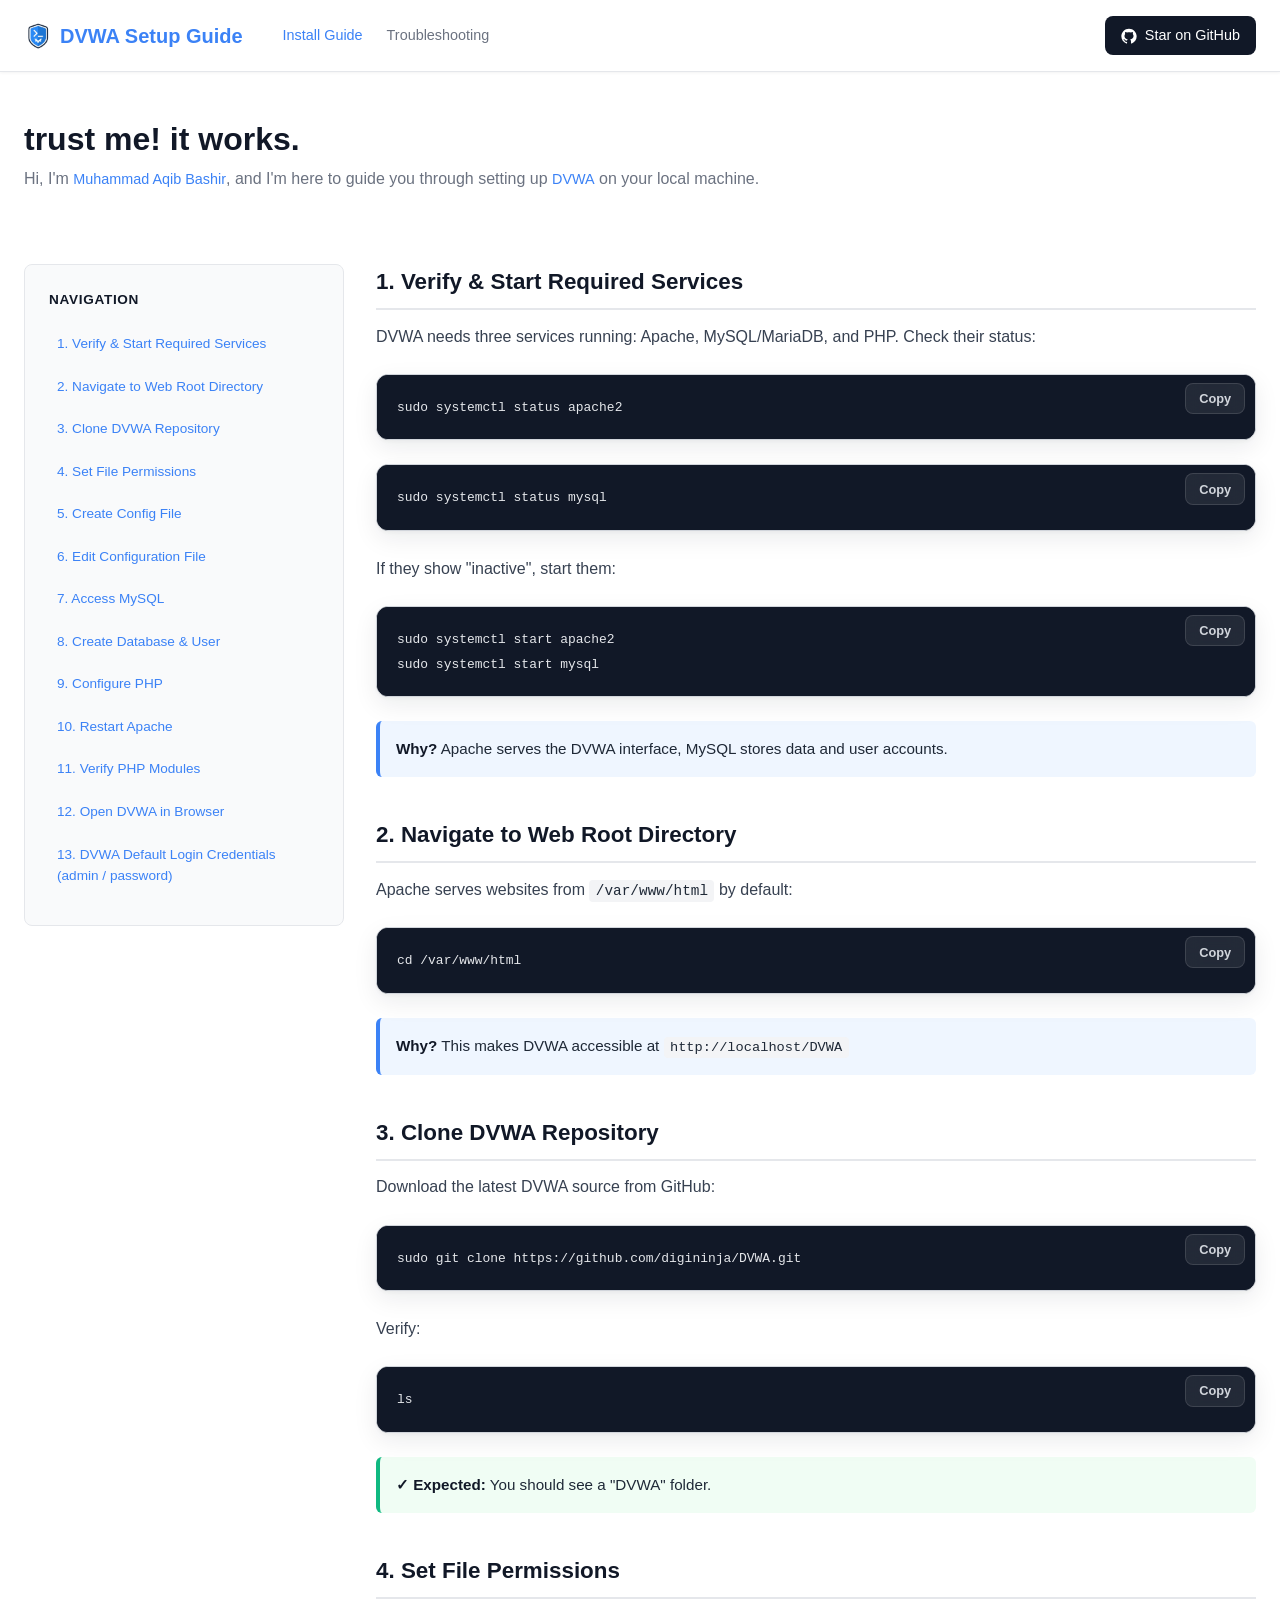
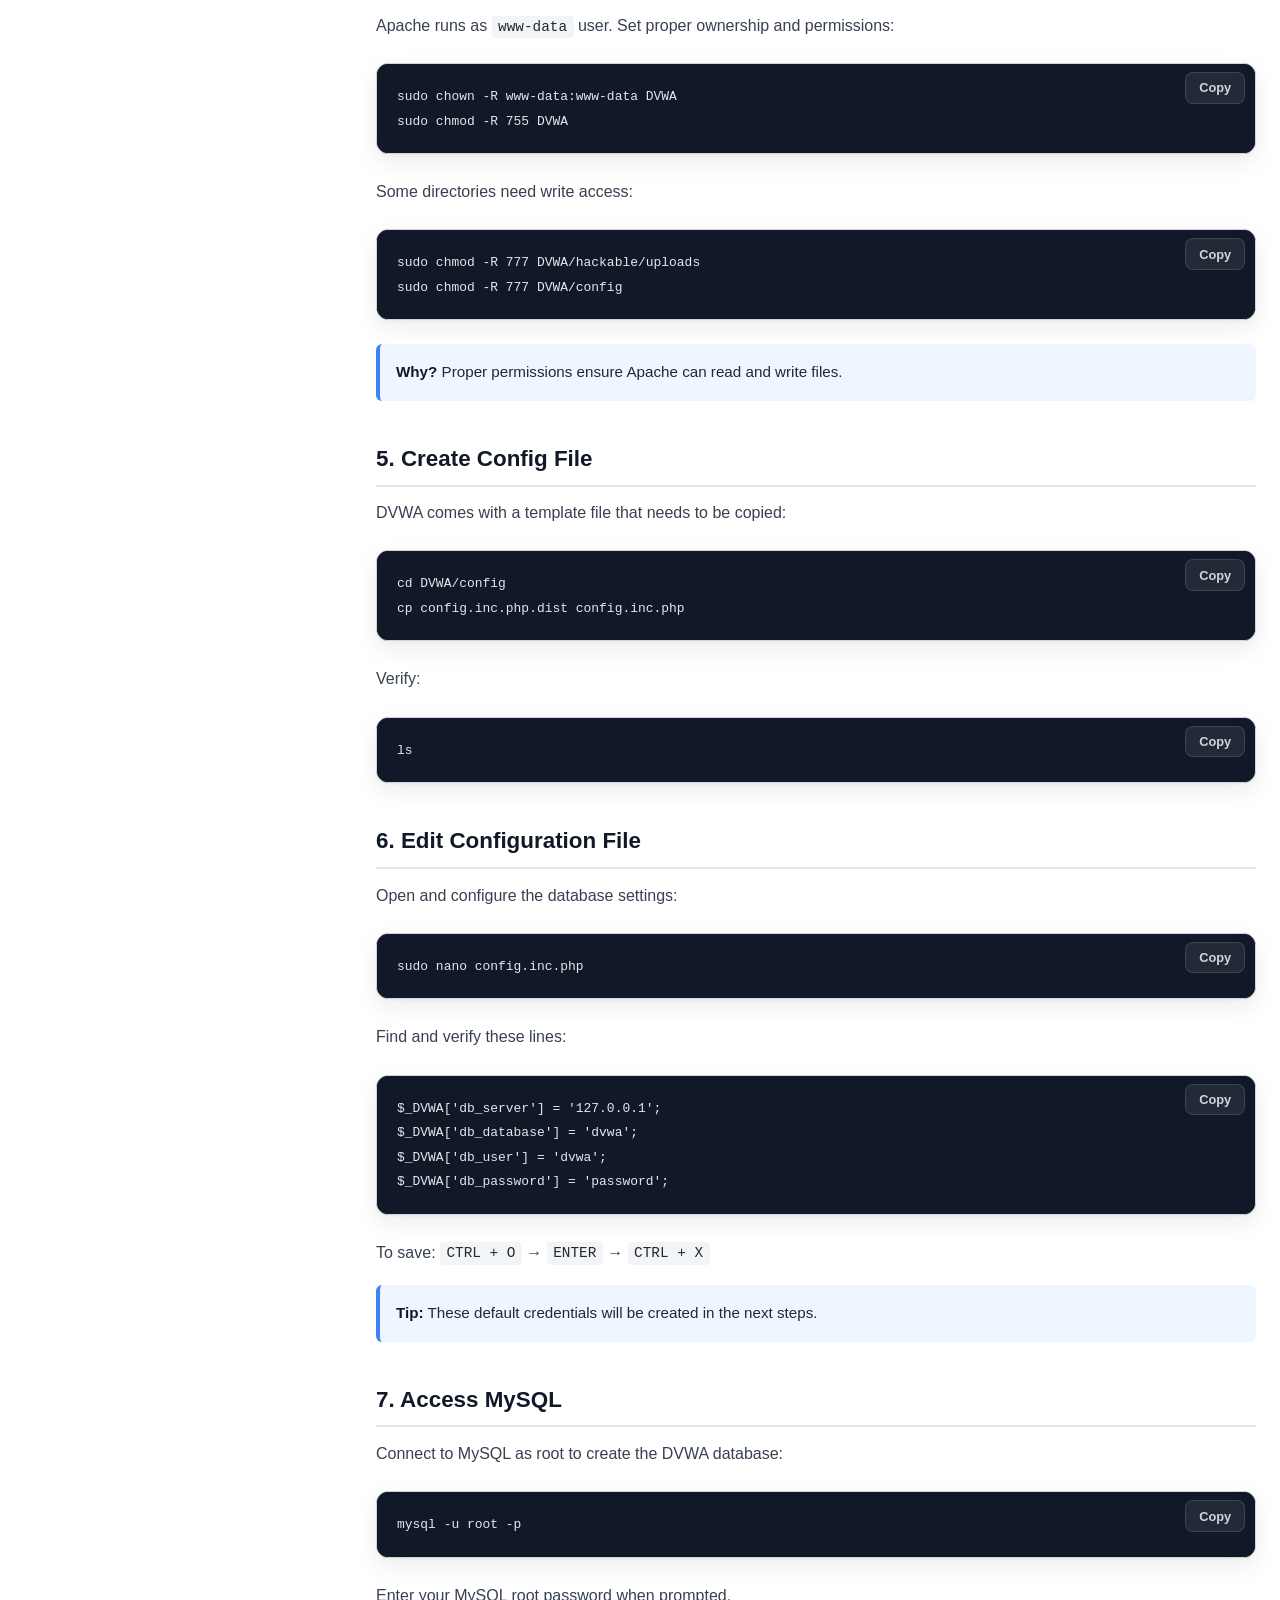
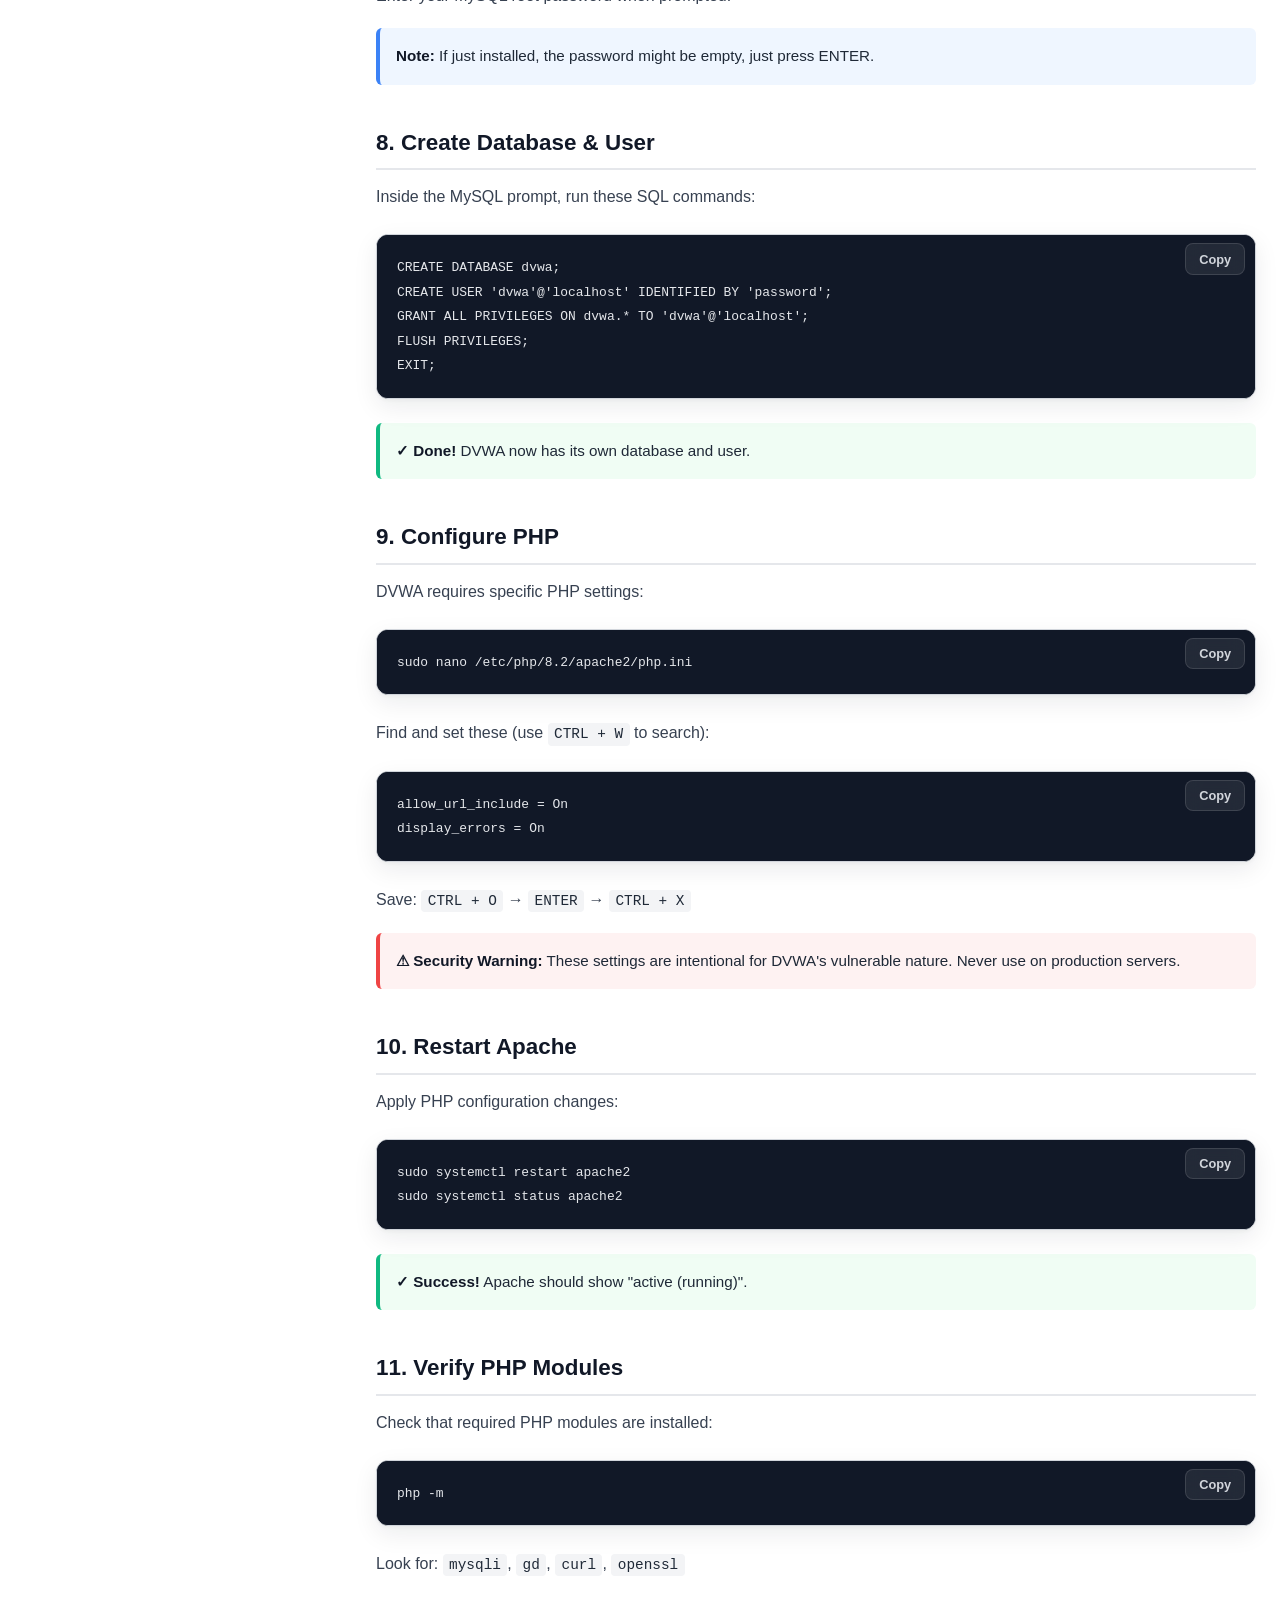
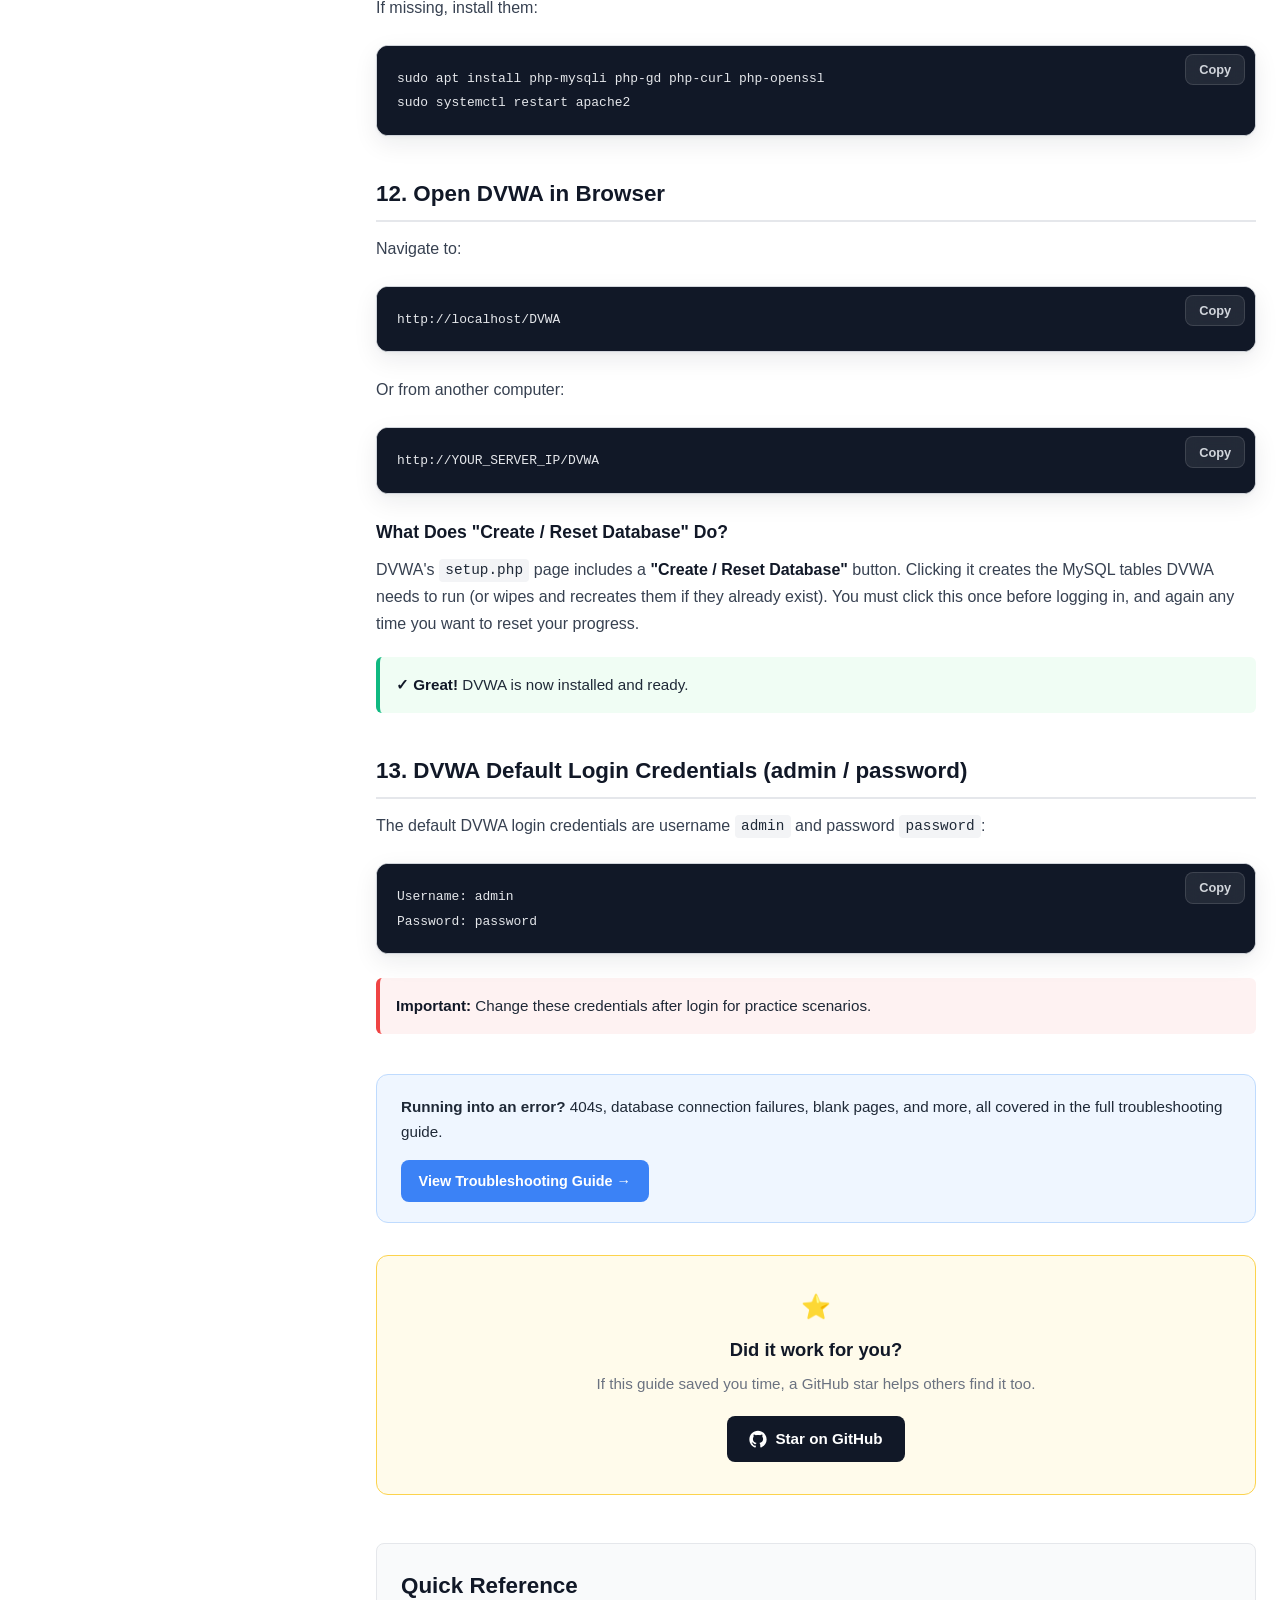
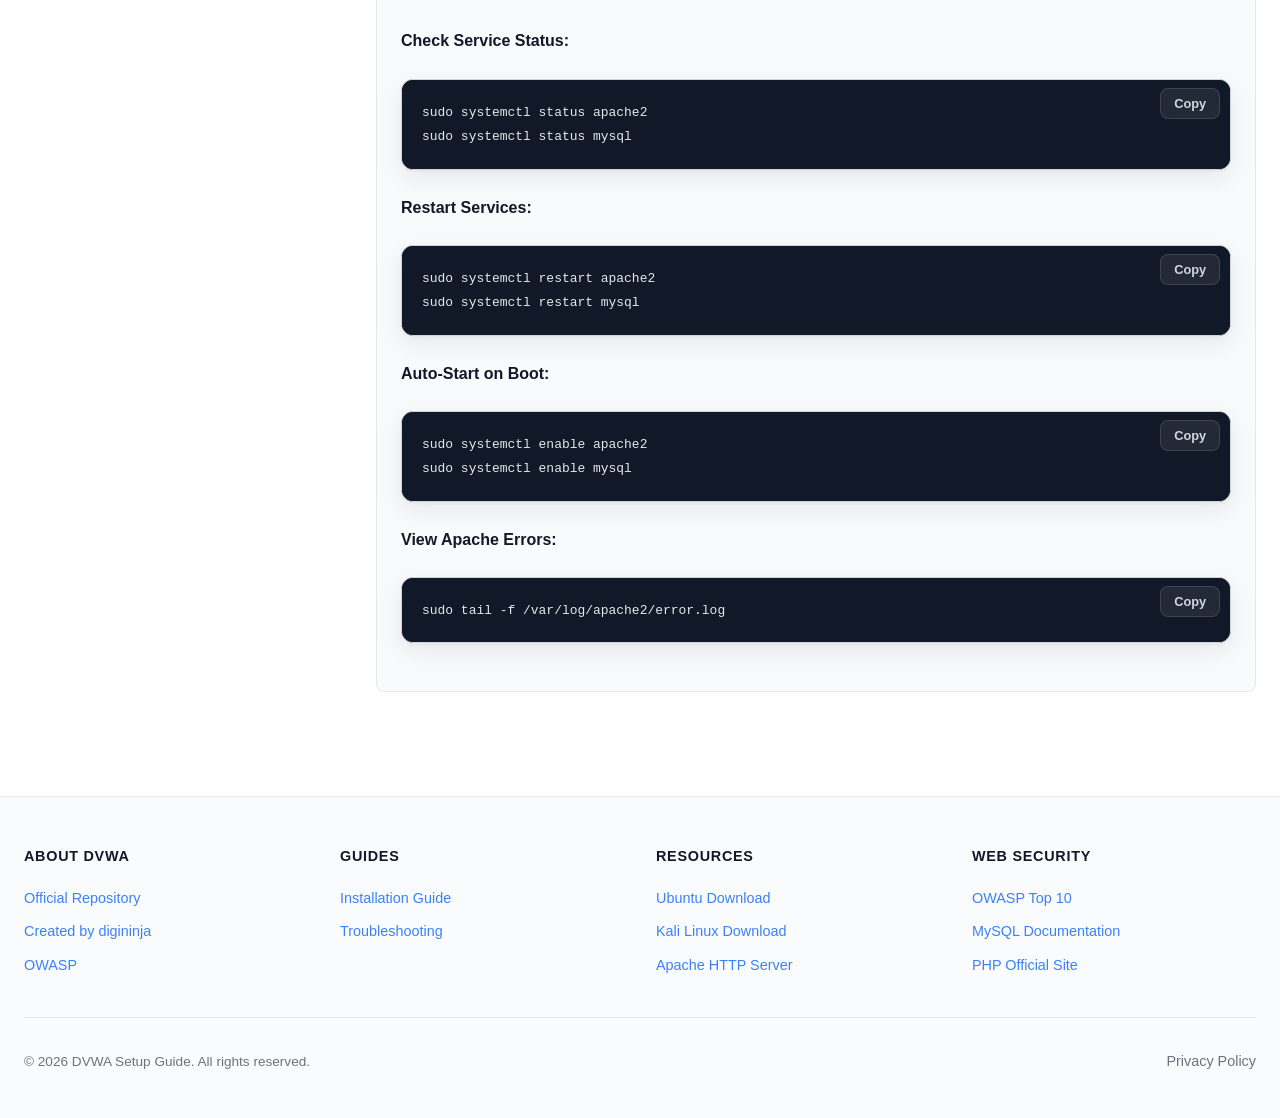
==== commit 4a4e236d: "feat: enhance index.html with improved SEO metadata, navigation links, and troubleshooting callout; " ====
--- a/index.html
+++ b/index.html
@@ -9,10 +9,11 @@
       content="index, follow, max-snippet:-1, max-image-preview:large, max-video-preview:-1"
     />
     <title>How to Install DVWA in Ubuntu or Kali - Copy Paste Cmds</title>
-    <link rel="icon" href="./favicon.png" />
+    <link rel="shortcut icon" href="./favicon.png" type="image/png" />
+
     <meta
       name="description"
-      content="Install DVWA on Kali or Ubuntu Linux in few minutes, Default login credentials, copy-paste commands, and a troubleshooting guide for common setup errors — no Docker required."
+      content="Install DVWA on Kali or Ubuntu Linux in few minutes, Default login credentials, copy-paste commands, and a troubleshooting guide for common setup errors, no Docker required."
     />
     <meta
       name="keywords"
@@ -31,7 +32,7 @@
     <meta property="og:title" content="How to Install DVWA in Ubuntu & Kali" />
     <meta
       property="og:description"
-      content="Complete DVWA installation guide for Ubuntu or Kali Linux — no Docker required. Default login credentials, copyable commands, and troubleshooting for common errors."
+      content="Complete DVWA installation guide for Ubuntu or Kali Linuxno Docker required. Default login credentials, copyable commands, and troubleshooting for common errors."
     />
     <meta
       property="og:url"
@@ -45,7 +46,7 @@
     <meta property="og:image:height" content="630" />
     <meta
       property="og:image:alt"
-      content="DVWA Installation Guide — Ubuntu and Kali Linux setup tutorial"
+      content="DVWA Installation GuideUbuntu and Kali Linux setup tutorial"
     />
     <meta property="og:locale" content="en_US" />
     <meta property="article:author" content="Muhammad Aqib Bashir" />
@@ -63,7 +64,7 @@
     <meta name="twitter:title" content="How to Install DVWA in Ubuntu & Kali" />
     <meta
       name="twitter:description"
-      content="Complete DVWA setup guide for Ubuntu or Kali Linux — no Docker required. Default credentials, copyable commands, and troubleshooting included."
+      content="Complete DVWA setup guide for Ubuntu or Kali Linuxno Docker required. Default credentials, copyable commands, and troubleshooting included."
     />
     <meta
       name="twitter:image"
@@ -71,7 +72,7 @@
     />
     <meta
       name="twitter:image:alt"
-      content="DVWA Installation Guide — Ubuntu and Kali Linux"
+      content="DVWA Installation GuideUbuntu and Kali Linux"
     />
     <meta name="twitter:creator" content="@mAqibBashir" />
     <meta name="twitter:site" content="@mAqibBashir" />
@@ -373,410 +374,53 @@
       async
       src="https://www.googletagmanager.com/gtag/js?id=G-Q8MJM8LBXM"
     ></script>
-    <script>
-      window.dataLayer = window.dataLayer || [];
-      function gtag() {
-        dataLayer.push(arguments);
+    <script src="./scripts/analytics.js"></script>
+
+    <!-- Shared styles (used by every page) -->
+    <link rel="stylesheet" href="./styles/index.css" />
+
+    <style>
+      /* Page-specific styles for the install guide (shared rules live in styles.css) */
+      .no-docker-note {
+        color: #3b82f6;
+        font-weight: 600;
+        font-size: 0.95rem;
+        margin-bottom: 0.5rem;
       }
-      gtag("js", new Date());
-      gtag("config", "G-Q8MJM8LBXM");
-    </script>
-
-    <style>
-      * {
+
+      .troubleshoot-callout {
+        display: flex;
+        align-items: center;
+        justify-content: space-between;
+        gap: 1rem;
+        flex-wrap: wrap;
+        background: #eff6ff;
+        border: 1px solid #bfdbfe;
+        border-radius: 0.75rem;
+        padding: 1.25rem 1.5rem;
+        margin: 2rem 0;
+      }
+      .troubleshoot-callout p {
         margin: 0;
-        padding: 0;
-        box-sizing: border-box;
+        color: #1f2937;
+        font-size: 0.95rem;
       }
-      html {
-        scroll-behavior: smooth;
-      }
-      body {
-        font-family:
-          -apple-system, BlinkMacSystemFont, "Segoe UI", Roboto,
-          "Helvetica Neue", Arial, sans-serif;
-        line-height: 1.6;
-        color: #1f2937;
-        background: #ffffff;
-        font-size: 16px;
-      }
-      a {
-        color: #3b82f6;
-        transition: color 0.2s;
-      }
-      .wrapper {
-        max-width: 1280px;
-        margin: 0 auto;
-        padding: 0 1.5rem;
-      }
-
-      header {
-        background: #ffffff;
-        border-bottom: 1px solid #e5e7eb;
-        padding: 1rem 0;
-        position: sticky;
-        top: 0;
-        z-index: 100;
-        box-shadow: 0 1px 3px rgba(0, 0, 0, 0.05);
-      }
-      .header-content {
-        display: flex;
-        justify-content: space-between;
-        align-items: center;
-      }
-      .logo {
+      .troubleshoot-callout a {
         display: inline-flex;
         align-items: center;
-        gap: 0.5rem;
-        font-size: 1.25rem;
-        font-weight: 700;
-        color: #3b82f6;
+        gap: 0.4rem;
+        background: #3b82f6;
+        color: #fff;
         text-decoration: none;
+        font-weight: 600;
+        font-size: 0.9rem;
+        padding: 0.6rem 1.1rem;
+        border-radius: 0.5rem;
+        transition: background 0.2s;
+        white-space: nowrap;
       }
-      .logo-icon {
-        height: 28px;
-        width: 28px;
-        object-fit: contain;
-        flex-shrink: 0;
-      }
-      .github-btn {
-        display: inline-flex;
-        align-items: center;
-        gap: 0.5rem;
-        background: #111827;
-        color: #ffffff;
-        border: none;
-        padding: 0.5rem 1rem;
-        border-radius: 0.5rem;
-        font-size: 0.9rem;
-        font-weight: 500;
-        cursor: pointer;
-        text-decoration: none;
-        transition: all 0.2s;
-      }
-
-      .github-btn:hover {
-        background: #1f2937;
-      }
-
-      .gihtb-btn svg {
-        height: 16px;
-        width: 16px;
-      }
-
-      .hero {
-        padding: 3rem 0 2rem;
-        margin-bottom: 2rem;
-      }
-      .hero h1 {
-        font-size: 2rem;
-        font-weight: 700;
-        margin-bottom: 0.5rem;
-        color: #111827;
-        line-height: 1.2;
-      }
-      .hero p {
-        font-size: 1rem;
-        color: #6b7280;
-        margin-bottom: 0.5rem;
-      }
-      .breadcrumb {
-        font-size: 0.9rem;
-        color: #9ca3af;
-      }
-
-      .main-layout {
-        display: grid;
-        grid-template-columns: 1fr;
-        gap: 2rem;
-      }
-
-      .toc {
-        background: #f9fafb;
-        border: 1px solid #e5e7eb;
-        padding: 1.5rem;
-        margin-bottom: 2rem;
-        border-radius: 0.5rem;
-      }
-      .toc h2 {
-        font-size: 0.95rem;
-        color: #111827;
-        margin-bottom: 1rem;
-        font-weight: 600;
-        text-transform: uppercase;
-        letter-spacing: 0.05em;
-      }
-      .toc ul {
-        list-style: none;
-        display: grid;
-        grid-template-columns: repeat(auto-fill, minmax(200px, 1fr));
-        gap: 0.5rem;
-      }
-      .toc a {
-        color: #3b82f6;
-        text-decoration: none;
-        font-size: 0.9rem;
-        transition: color 0.2s;
-        display: block;
-        padding: 0.3rem 0;
-      }
-      .toc a:hover {
-        color: #2563eb;
-        text-decoration: underline;
-      }
-
-      .sidebar-toc {
-        display: none;
-      }
-
-      @media (min-width: 1200px) {
-        .main-layout {
-          grid-template-columns: 320px 1fr;
-        }
-        .toc {
-          display: none;
-        }
-        .sidebar-toc {
-          display: block;
-          position: sticky;
-          top: 5rem;
-          height: fit-content;
-          background: #f9fafb;
-          border: 1px solid #e5e7eb;
-          padding: 1.5rem;
-          border-radius: 0.5rem;
-          max-height: calc(100vh - 6rem);
-          overflow-y: auto;
-        }
-        .sidebar-toc h2 {
-          font-size: 0.85rem;
-          color: #111827;
-          margin-bottom: 1rem;
-          font-weight: 600;
-          text-transform: uppercase;
-          letter-spacing: 0.05em;
-        }
-        .sidebar-toc ul {
-          list-style: none;
-        }
-        .sidebar-toc li {
-          padding: 0;
-          margin-bottom: 0.5rem;
-        }
-        .sidebar-toc a {
-          color: #3b82f6;
-          text-decoration: none;
-          font-size: 0.85rem;
-          transition: all 0.2s;
-          display: block;
-          padding: 0.4rem 0.5rem;
-          border-radius: 0.375rem;
-        }
-        .sidebar-toc a:hover {
-          background: #e0e7ff;
-          color: #2563eb;
-        }
-        .sidebar-toc a.active {
-          background: #dbeafe;
-          color: #1e40af;
-          font-weight: 600;
-        }
-      }
-
-      .step {
-        margin-bottom: 2.5rem;
-        scroll-margin-top: 6rem;
-      }
-      .step h2 {
-        font-size: 1.4rem;
-        font-weight: 700;
-        color: #111827;
-        margin-bottom: 0.8rem;
-        padding-bottom: 0.5rem;
-        border-bottom: 2px solid #e5e7eb;
-      }
-      .step h3 {
-        font-size: 1.1rem;
-        font-weight: 700;
-        color: #111827;
-        margin: 1.5rem 0 0.6rem;
-      }
-      .step p {
-        margin-bottom: 1rem;
-        color: #374151;
-        line-height: 1.7;
-      }
-      .step strong {
-        color: #111827;
-        font-weight: 600;
-      }
-
-      .code-block {
-        position: relative;
-        margin: 1.2rem 0;
-        border-radius: 0.5rem;
-        overflow: hidden;
-      }
-      .code-block pre {
-        background: #1f2937;
-        color: #f3f4f6;
-        padding: 1rem;
-        overflow-x: auto;
-        font-family: "SF Mono", Monaco, "Fira Code", monospace;
-        font-size: 0.9rem;
-        line-height: 1.5;
-        margin: 0;
-        border: 1px solid #374151;
-        border-radius: 0.5rem;
-      }
-
-      .copy-btn {
-        position: absolute;
-        top: 0.75rem;
-        right: 0.75rem;
-        background: #3b82f6;
-        color: white;
-        border: none;
-        padding: 0.4rem 0.8rem;
-        border-radius: 0.375rem;
-        font-size: 0.875rem;
-        font-weight: 500;
-        cursor: pointer;
-        transition: all 0.2s;
-        z-index: 10;
-      }
-      .copy-btn:hover {
+      .troubleshoot-callout a:hover {
         background: #2563eb;
-        transform: translateY(-1px);
-      }
-      .copy-btn.copied {
-        background: #10b981;
-      }
-
-      .info-box {
-        background: #eff6ff;
-        border-left: 4px solid #3b82f6;
-        padding: 1rem;
-        margin: 1.2rem 0;
-        border-radius: 0.375rem;
-        font-size: 0.95rem;
-        line-height: 1.6;
-      }
-      .warning-box {
-        background: #fef2f2;
-        border-left: 4px solid #ef4444;
-        padding: 1rem;
-        margin: 1.2rem 0;
-        border-radius: 0.375rem;
-        font-size: 0.95rem;
-      }
-      .success-box {
-        background: #f0fdf4;
-        border-left: 4px solid #10b981;
-        padding: 1rem;
-        margin: 1.2rem 0;
-        border-radius: 0.375rem;
-        font-size: 0.95rem;
-      }
-
-      code {
-        background: #f3f4f6;
-        color: #1f2937;
-        padding: 0.2rem 0.4rem;
-        border-radius: 0.25rem;
-        font-family: monospace;
-        font-size: 0.9em;
-      }
-      pre code {
-        background: none;
-        color: inherit;
-        padding: 0;
-      }
-
-      footer {
-        border-top: 1px solid #e5e7eb;
-        padding: 3rem 0;
-        margin-top: 4rem;
-        background: #fafbfc;
-      }
-      .footer-content {
-        display: grid;
-        grid-template-columns: repeat(auto-fit, minmax(250px, 1fr));
-        gap: 2rem;
-        margin-bottom: 2rem;
-      }
-      .footer-section h3 {
-        font-size: 0.9rem;
-        font-weight: 700;
-        color: #111827;
-        margin-bottom: 1rem;
-        text-transform: uppercase;
-        letter-spacing: 0.05em;
-      }
-      .footer-section ul {
-        list-style: none;
-      }
-      .footer-section li {
-        margin-bottom: 0.5rem;
-      }
-      .footer-section a {
-        color: #3b82f6;
-        text-decoration: none;
-        font-size: 0.9rem;
-        transition: color 0.2s;
-      }
-      .footer-section a:hover {
-        color: #2563eb;
-        text-decoration: underline;
-      }
-      .footer-divider {
-        height: 1px;
-        background: #e5e7eb;
-        margin: 2rem 0;
-      }
-      .footer-bottom {
-        display: flex;
-        justify-content: space-between;
-        align-items: center;
-        flex-wrap: wrap;
-        gap: 1rem;
-        color: #6b7280;
-        font-size: 0.85rem;
-        text-align: center;
-      }
-
-      @media (max-width: 640px) {
-        .wrapper {
-          padding: 0 1rem;
-        }
-        .hero h1 {
-          font-size: 1.5rem;
-        }
-        .step h2 {
-          font-size: 1.25rem;
-        }
-        .code-block pre {
-          font-size: 0.8rem;
-          padding: 0.75rem;
-        }
-        .copy-btn {
-          padding: 0.3rem 0.6rem;
-          font-size: 0.75rem;
-          top: 0.5rem;
-          right: 0.5rem;
-        }
-        .footer-content {
-          grid-template-columns: 1fr;
-        }
-        .footer-bottom {
-          flex-direction: column;
-        }
-      }
-
-      a:focus,
-      button:focus {
-        outline: 2px solid #3b82f6;
-        outline-offset: 2px;
       }
     </style>
   </head>
@@ -785,13 +429,13 @@
       <div class="wrapper">
         <div class="header-content">
           <a href="#" class="logo">
-            <img
-              src="./favicon.png"
-              alt="DVWA Installation Guide logo"
-              class="logo-icon"
-            />
-            DVWA Installation Guide
+            <img src="./favicon.png" alt="DVWA Setup logo" class="logo-icon" />
+            DVWA Setup Guide
           </a>
+          <nav class="header-nav">
+            <a href="index.html" class="active">Install Guide</a>
+            <a href="troubleshooting.html">Troubleshooting</a>
+          </nav>
           <a
             href="https://github.com/Muhammad-Aqib-Bashir/DVWA-setup-guide"
             target="_blank"
@@ -840,7 +484,7 @@
               rel="noopener noreferrer"
               >DVWA</a
             >
-            on your local machine without using Docker.
+            on your local machine.
           </p>
         </section>
 
@@ -848,7 +492,7 @@
           <aside class="sidebar-toc">
             <h2>Navigation</h2>
             <ul id="sidebarList">
-              <li><a href="#troubleshooting">Troubleshooting</a></li>
+              <!-- <li><a href="troubleshooting.html">Troubleshooting →</a></li> -->
             </ul>
           </aside>
 
@@ -856,73 +500,20 @@
             <nav class="toc">
               <h2>Quick Navigation</h2>
               <ul id="tocList">
-                <li><a href="#troubleshooting">Troubleshooting</a></li>
+                <li><a href="troubleshooting.html">Troubleshooting →</a></li>
               </ul>
             </nav>
 
             <div id="stepsContainer"></div>
 
-            <section class="step" id="troubleshooting">
-              <h2>Troubleshooting Common DVWA Errors</h2>
-
-              <h3>DVWA Shows a 404 Not Found Error</h3>
+            <div class="troubleshoot-callout">
               <p>
-                A 404 usually means Apache isn't serving files from the DVWA
-                folder yet. Confirm you cloned DVWA directly into
-                <code>/var/www/html</code> so the URL matches
-                <code>http://localhost/DVWA</code> exactly (folder names are
-                case-sensitive on Linux), then check Apache is actually running:
+                <strong>Running into an error?</strong> 404s, database
+                connection failures, blank pages, and more, all covered in the
+                full troubleshooting guide.
               </p>
-              <div class="code-block">
-                <pre><code>sudo systemctl status apache2</code></pre>
-              </div>
-
-              <h3>Installing DVWA Without Docker</h3>
-              <p>
-                This guide installs DVWA natively using Apache, MySQL, and PHP —
-                no Docker or containers required. DVWA does also ship an
-                official Dockerfile if you'd rather containerize it, but every
-                step above works on a plain Ubuntu or Kali install.
-              </p>
-
-              <h3>
-                Still Not Working After Setup? (Troubleshooting Checklist)
-              </h3>
-              <p>
-                If DVWA still isn't loading correctly after following the steps
-                above, check these in order:
-              </p>
-              <ul
-                style="
-                  margin: 0 0 1rem 1.5rem;
-                  color: #374151;
-                  line-height: 1.8;
-                "
-              >
-                <li>
-                  <strong>Blank white page:</strong> enable PHP error display
-                  (Step 9) and check
-                  <code>sudo tail -f /var/log/apache2/error.log</code>
-                </li>
-                <li>
-                  <strong>"Unable to connect to the database":</strong>
-                  re-check <code>config.inc.php</code> matches the MySQL
-                  username and password created in Step 8
-                </li>
-                <li>
-                  <strong>PHP module errors:</strong> re-run Step 11 to install
-                  any missing modules, then restart Apache
-                </li>
-                <li>
-                  <strong>Permission denied errors:</strong> re-apply the
-                  ownership commands from Step 4
-                </li>
-                <li>
-                  <strong>Login page rejects admin/password:</strong> make sure
-                  you clicked "Create / Reset Database" first (Step 12)
-                </li>
-              </ul>
-            </section>
+              <a href="troubleshooting.html">View Troubleshooting Guide →</a>
+            </div>
 
             <!-- Post-install CTA -->
             <div
@@ -1090,6 +681,13 @@
             </ul>
           </div>
           <div class="footer-section">
+            <h3>Guides</h3>
+            <ul>
+              <li><a href="index.html">Installation Guide</a></li>
+              <li><a href="troubleshooting.html">Troubleshooting</a></li>
+            </ul>
+          </div>
+          <div class="footer-section">
             <h3>Resources</h3>
             <ul>
               <li>
@@ -1152,8 +750,9 @@
         <div class="footer-bottom">
           <p>© 2026 DVWA Setup Guide. All rights reserved.</p>
           <p>
-            Created to help beginners learn web security through intentionally
-            vulnerable applications.
+            <a style="color: inherit" href="./privacy-policy.html"
+              >Privacy Policy</a
+            >
           </p>
         </div>
       </div>
@@ -1249,7 +848,7 @@
             "<p>Connect to MySQL as root to create the DVWA database:</p>",
           codeBlocks: [{ code: "mysql -u root -p" }],
           afterCode: "<p>Enter your MySQL root password when prompted.</p>",
-          info: "<strong>Note:</strong> If just installed, the password might be empty—just press ENTER.",
+          info: "<strong>Note:</strong> If just installed, the password might be empty, just press ENTER.",
         },
         {
           id: "step8",
@@ -1427,6 +1026,18 @@
 
       document.addEventListener("DOMContentLoaded", renderSteps);
       window.addEventListener("scroll", updateSidebarActive);
+
+      // Guide completion tracking (GA4): compare tutorial_complete /
+      // tutorial_begin counts in Search Console → GA4 to get a completion
+      // rate for the install guide.
+      trackOnView("step1", "tutorial_begin", {
+        event_category: "guide_progress",
+        event_label: "dvwa_install_guide",
+      });
+      trackOnView("step13", "tutorial_complete", {
+        event_category: "guide_progress",
+        event_label: "dvwa_install_guide",
+      });
     </script>
   </body>
 </html>
--- a/styles/index.css
+++ b/styles/index.css
@@ -0,0 +1,506 @@
+/* ============================================
+   Shared styles — used by every page
+   (index.html, troubleshooting.html, ...)
+   Page-specific tweaks live in each page's own
+   <style> block, not here.
+   ============================================ */
+
+* {
+  margin: 0;
+  padding: 0;
+  box-sizing: border-box;
+}
+html {
+  scroll-behavior: smooth;
+}
+body {
+  font-family:
+    -apple-system, BlinkMacSystemFont, "Segoe UI", Roboto, "Helvetica Neue",
+    Arial, sans-serif;
+  line-height: 1.6;
+  color: #1f2937;
+  background: #ffffff;
+  font-size: 16px;
+}
+.wrapper {
+  max-width: 1280px;
+  margin: 0 auto;
+  padding: 0 1.5rem;
+}
+
+a {
+  color: #3b82f6;
+  text-decoration: none;
+  font-size: 0.9rem;
+  transition: color 0.2s;
+}
+a:hover {
+  color: #2563eb;
+  text-decoration: underline;
+}
+
+/* ── Header ── */
+header {
+  background: #ffffff;
+  border-bottom: 1px solid #e5e7eb;
+  padding: 1rem 0;
+  position: sticky;
+  top: 0;
+  z-index: 100;
+  box-shadow: 0 1px 3px rgba(0, 0, 0, 0.05);
+}
+.header-content {
+  display: flex;
+  justify-content: space-between;
+  align-items: center;
+  gap: 1rem;
+}
+.logo {
+  display: inline-flex;
+  align-items: center;
+  gap: 0.5rem;
+  font-size: 1.25rem;
+  font-weight: 700;
+  color: #3b82f6;
+  text-decoration: none;
+  flex-shrink: 0;
+}
+.logo-icon {
+  height: 28px;
+  width: 28px;
+  object-fit: contain;
+  flex-shrink: 0;
+}
+
+/* Cross-page nav links in the header (e.g. Install Guide <-> Troubleshooting) */
+.header-nav {
+  display: flex;
+  align-items: center;
+  gap: 1.5rem;
+  margin-right: auto;
+  margin-left: 1.5rem;
+}
+.header-nav a {
+  color: #6b7280;
+  text-decoration: none;
+  font-size: 0.9rem;
+  font-weight: 500;
+  transition: color 0.2s;
+}
+.header-nav a:hover,
+.header-nav a.active {
+  color: #3b82f6;
+}
+
+.github-btn {
+  display: inline-flex;
+  align-items: center;
+  gap: 0.5rem;
+  background: #111827;
+  color: #ffffff;
+  border: none;
+  padding: 0.5rem 1rem;
+  border-radius: 0.5rem;
+  font-size: 0.9rem;
+  font-weight: 500;
+  cursor: pointer;
+  text-decoration: none;
+  transition: all 0.2s;
+}
+.github-btn:hover {
+  background: #1f2937;
+}
+.github-btn svg {
+  height: 16px;
+  width: 16px;
+}
+
+/* ── Hero ── */
+.hero {
+  padding: 3rem 0 2rem;
+  margin-bottom: 2rem;
+}
+.hero h1 {
+  font-size: 2rem;
+  font-weight: 800;
+  margin-bottom: 0.5rem;
+  color: #111827;
+  line-height: 1.2;
+}
+.hero p {
+  font-size: 1rem;
+  color: #6b7280;
+  margin-bottom: 0.5rem;
+}
+.breadcrumb {
+  font-size: 0.9rem;
+  color: #9ca3af;
+}
+
+/* Generic "go back / go to related page" link, used across pages */
+.back-link {
+  display: inline-flex;
+  align-items: center;
+  gap: 0.35rem;
+  color: #3b82f6;
+  text-decoration: none;
+  font-size: 0.9rem;
+  font-weight: 500;
+  margin-bottom: 1rem;
+}
+.back-link:hover {
+  text-decoration: underline;
+}
+
+/* ── Layout: sidebar TOC + content ── */
+.main-layout {
+  display: grid;
+  grid-template-columns: 1fr;
+  gap: 2rem;
+}
+
+.toc {
+  background: #f9fafb;
+  border: 1px solid #e5e7eb;
+  padding: 1.5rem;
+  margin-bottom: 2rem;
+  border-radius: 0.5rem;
+}
+.toc h2 {
+  font-size: 0.95rem;
+  color: #111827;
+  margin-bottom: 1rem;
+  font-weight: 600;
+  text-transform: uppercase;
+  letter-spacing: 0.05em;
+}
+.toc ul {
+  list-style: none;
+  display: grid;
+  grid-template-columns: repeat(auto-fill, minmax(200px, 1fr));
+  gap: 0.5rem;
+}
+.toc a {
+  color: #3b82f6;
+  text-decoration: none;
+  font-size: 0.9rem;
+  transition: color 0.2s;
+  display: block;
+  padding: 0.3rem 0;
+}
+.toc a:hover {
+  color: #2563eb;
+  text-decoration: underline;
+}
+
+.sidebar-toc {
+  display: none;
+}
+
+@media (min-width: 1200px) {
+  .main-layout {
+    grid-template-columns: 320px 1fr;
+  }
+  .toc {
+    display: none;
+  }
+  .sidebar-toc {
+    display: block;
+    position: sticky;
+    top: 5rem;
+    height: fit-content;
+    background: #f9fafb;
+    border: 1px solid #e5e7eb;
+    padding: 1.5rem;
+    border-radius: 0.5rem;
+    max-height: calc(100vh - 6rem);
+    overflow-y: auto;
+  }
+  .sidebar-toc h2 {
+    font-size: 0.85rem;
+    color: #111827;
+    margin-bottom: 1rem;
+    font-weight: 600;
+    text-transform: uppercase;
+    letter-spacing: 0.05em;
+  }
+  .sidebar-toc ul {
+    list-style: none;
+  }
+  .sidebar-toc li {
+    padding: 0;
+    margin-bottom: 0.5rem;
+  }
+  .sidebar-toc a {
+    color: #3b82f6;
+    text-decoration: none;
+    font-size: 0.85rem;
+    transition: all 0.2s;
+    display: block;
+    padding: 0.4rem 0.5rem;
+    border-radius: 0.375rem;
+  }
+  .sidebar-toc a:hover {
+    background: #e0e7ff;
+    color: #2563eb;
+  }
+  .sidebar-toc a.active {
+    background: #dbeafe;
+    color: #1e40af;
+    font-weight: 600;
+  }
+}
+
+/* ── Step / content sections (shared by guide steps and troubleshooting entries) ── */
+.step {
+  margin-bottom: 2.5rem;
+  scroll-margin-top: 6rem;
+}
+.step h2 {
+  font-size: 1.4rem;
+  font-weight: 700;
+  color: #111827;
+  margin-bottom: 0.8rem;
+  padding-bottom: 0.5rem;
+  border-bottom: 2px solid #e5e7eb;
+}
+.step h3 {
+  font-size: 1.1rem;
+  font-weight: 700;
+  color: #111827;
+  margin: 1.5rem 0 0.6rem;
+}
+.step p {
+  margin-bottom: 1rem;
+  color: #374151;
+  line-height: 1.7;
+}
+.step strong {
+  color: #111827;
+  font-weight: 600;
+}
+
+/* ── Code blocks ── */
+
+.code-block {
+  position: relative;
+  margin: 1.5rem 0;
+  border: 1px solid #d1d5db;
+  border-radius: 12px;
+  overflow: hidden;
+  background: #111827;
+  box-shadow:
+    0 8px 24px rgba(15, 23, 42, 0.08),
+    0 2px 4px rgba(15, 23, 42, 0.04);
+  transition:
+    transform 0.2s ease,
+    box-shadow 0.2s ease;
+}
+
+/* .code-block::before {
+  content: "";
+  display: block;
+  height: 42px;
+  background: linear-gradient(to bottom, #1f2937, #111827);
+  border-bottom: 1px solid #374151;
+}
+
+.code-block::after {
+  content: "";
+  position: absolute;
+  top: 14px;
+  left: 16px;
+  width: 10px;
+  height: 10px;
+  border-radius: 50%;
+  background: #ef4444;
+  box-shadow:
+    18px 0 #f59e0b,
+    36px 0 #22c55e;
+} */
+
+.code-block pre {
+  margin: 0;
+  padding: 1.25rem;
+  overflow-x: auto;
+
+  background: #111827;
+  color: #e5e7eb;
+
+  font-family: "SF Mono", "JetBrains Mono", "Fira Code", Consolas, monospace;
+
+  font-size: 0.9rem;
+  line-height: 1.7;
+}
+
+.code-block pre::-webkit-scrollbar {
+  height: 8px;
+}
+
+.code-block pre::-webkit-scrollbar-thumb {
+  background: #475569;
+  border-radius: 999px;
+}
+
+.code-block pre::-webkit-scrollbar-track {
+  background: transparent;
+}
+
+.copy-btn {
+  position: absolute;
+  top: 8px;
+  right: 10px;
+  z-index: 10;
+
+  background: rgba(255, 255, 255, 0.08);
+  color: #d1d5db;
+
+  border: 1px solid rgba(255, 255, 255, 0.12);
+
+  border-radius: 8px;
+
+  padding: 0.45rem 0.8rem;
+
+  font-size: 0.8rem;
+  font-weight: 600;
+
+  cursor: pointer;
+
+  backdrop-filter: blur(8px);
+
+  transition: 0.2s;
+}
+
+.copy-btn:hover {
+  background: rgba(255, 255, 255, 0.16);
+  color: white;
+}
+
+.copy-btn.copied {
+  background: #10b981;
+  color: white;
+  border-color: #10b981;
+}
+
+/* ── Callout boxes ── */
+.info-box {
+  background: #eff6ff;
+  border-left: 4px solid #3b82f6;
+  padding: 1rem;
+  margin: 1.2rem 0;
+  border-radius: 0.375rem;
+  font-size: 0.95rem;
+  line-height: 1.6;
+}
+.warning-box {
+  background: #fef2f2;
+  border-left: 4px solid #ef4444;
+  padding: 1rem;
+  margin: 1.2rem 0;
+  border-radius: 0.375rem;
+  font-size: 0.95rem;
+}
+.success-box {
+  background: #f0fdf4;
+  border-left: 4px solid #10b981;
+  padding: 1rem;
+  margin: 1.2rem 0;
+  border-radius: 0.375rem;
+  font-size: 0.95rem;
+}
+
+code {
+  background: #f3f4f6;
+  color: #1f2937;
+  padding: 0.2rem 0.4rem;
+  border-radius: 0.25rem;
+  font-family: monospace;
+  font-size: 0.9em;
+}
+pre code {
+  background: none;
+  color: inherit;
+  padding: 0;
+}
+
+/* ── Footer ── */
+footer {
+  border-top: 1px solid #e5e7eb;
+  padding: 3rem 0;
+  margin-top: 4rem;
+  background: #fafbfc;
+}
+.footer-content {
+  display: grid;
+  grid-template-columns: repeat(auto-fit, minmax(250px, 1fr));
+  gap: 2rem;
+  margin-bottom: 2rem;
+}
+.footer-section h3 {
+  font-size: 0.9rem;
+  font-weight: 700;
+  color: #111827;
+  margin-bottom: 1rem;
+  text-transform: uppercase;
+  letter-spacing: 0.05em;
+}
+.footer-section ul {
+  list-style: none;
+}
+.footer-section li {
+  margin-bottom: 0.5rem;
+}
+
+.footer-divider {
+  height: 1px;
+  background: #e5e7eb;
+  margin: 2rem 0;
+}
+.footer-bottom {
+  display: flex;
+  justify-content: space-between;
+  align-items: center;
+  flex-wrap: wrap;
+  gap: 1rem;
+  color: #6b7280;
+  font-size: 0.85rem;
+  text-align: center;
+}
+
+/* ── Responsive ── */
+@media (max-width: 640px) {
+  .wrapper {
+    padding: 0 1rem;
+  }
+  .hero h1 {
+    font-size: 1.5rem;
+  }
+  .step h2 {
+    font-size: 1.25rem;
+  }
+  .code-block pre {
+    font-size: 0.8rem;
+    padding: 0.75rem;
+  }
+  .copy-btn {
+    padding: 0.3rem 0.6rem;
+    font-size: 0.75rem;
+    top: 0.5rem;
+    right: 0.5rem;
+  }
+  .footer-content {
+    grid-template-columns: 1fr;
+  }
+  .footer-bottom {
+    flex-direction: column;
+  }
+  .header-nav {
+    display: none;
+  }
+}
+
+a:focus,
+button:focus {
+  outline: 2px solid #3b82f6;
+  outline-offset: 2px;
+}
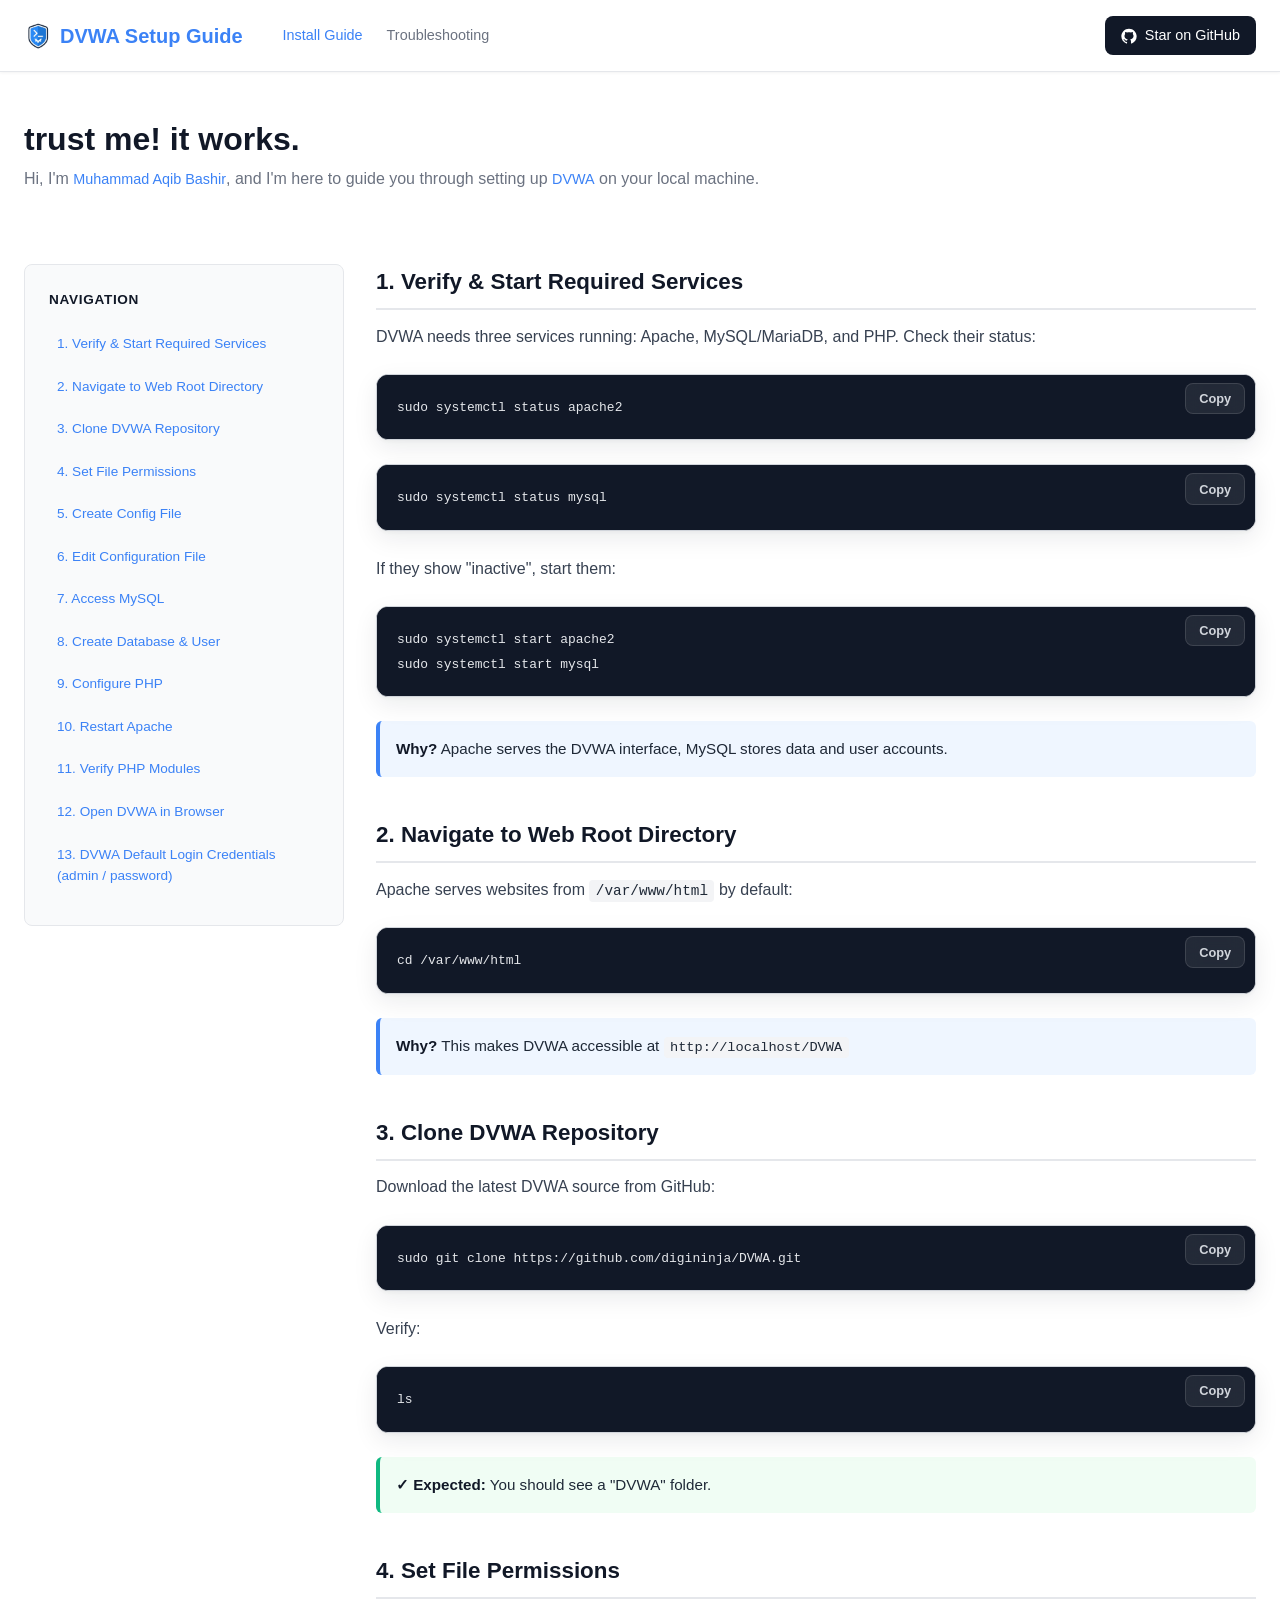
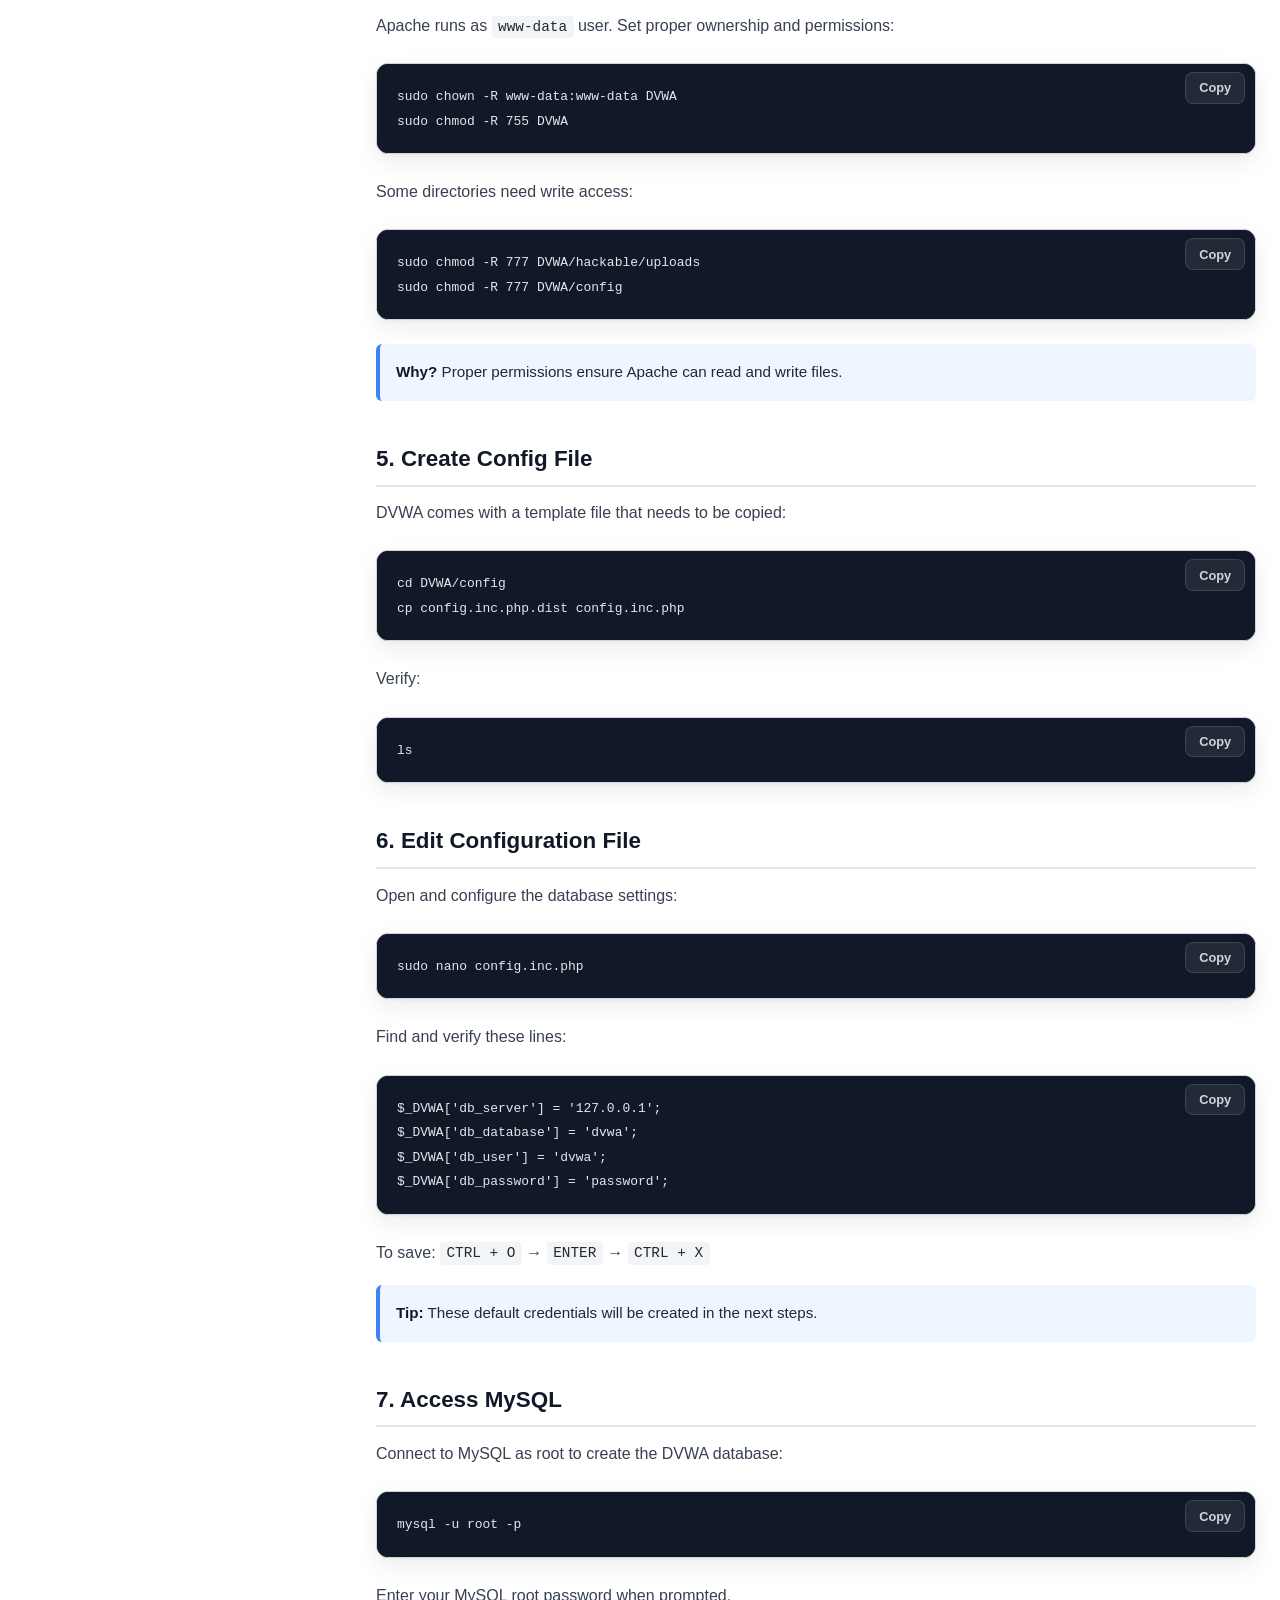
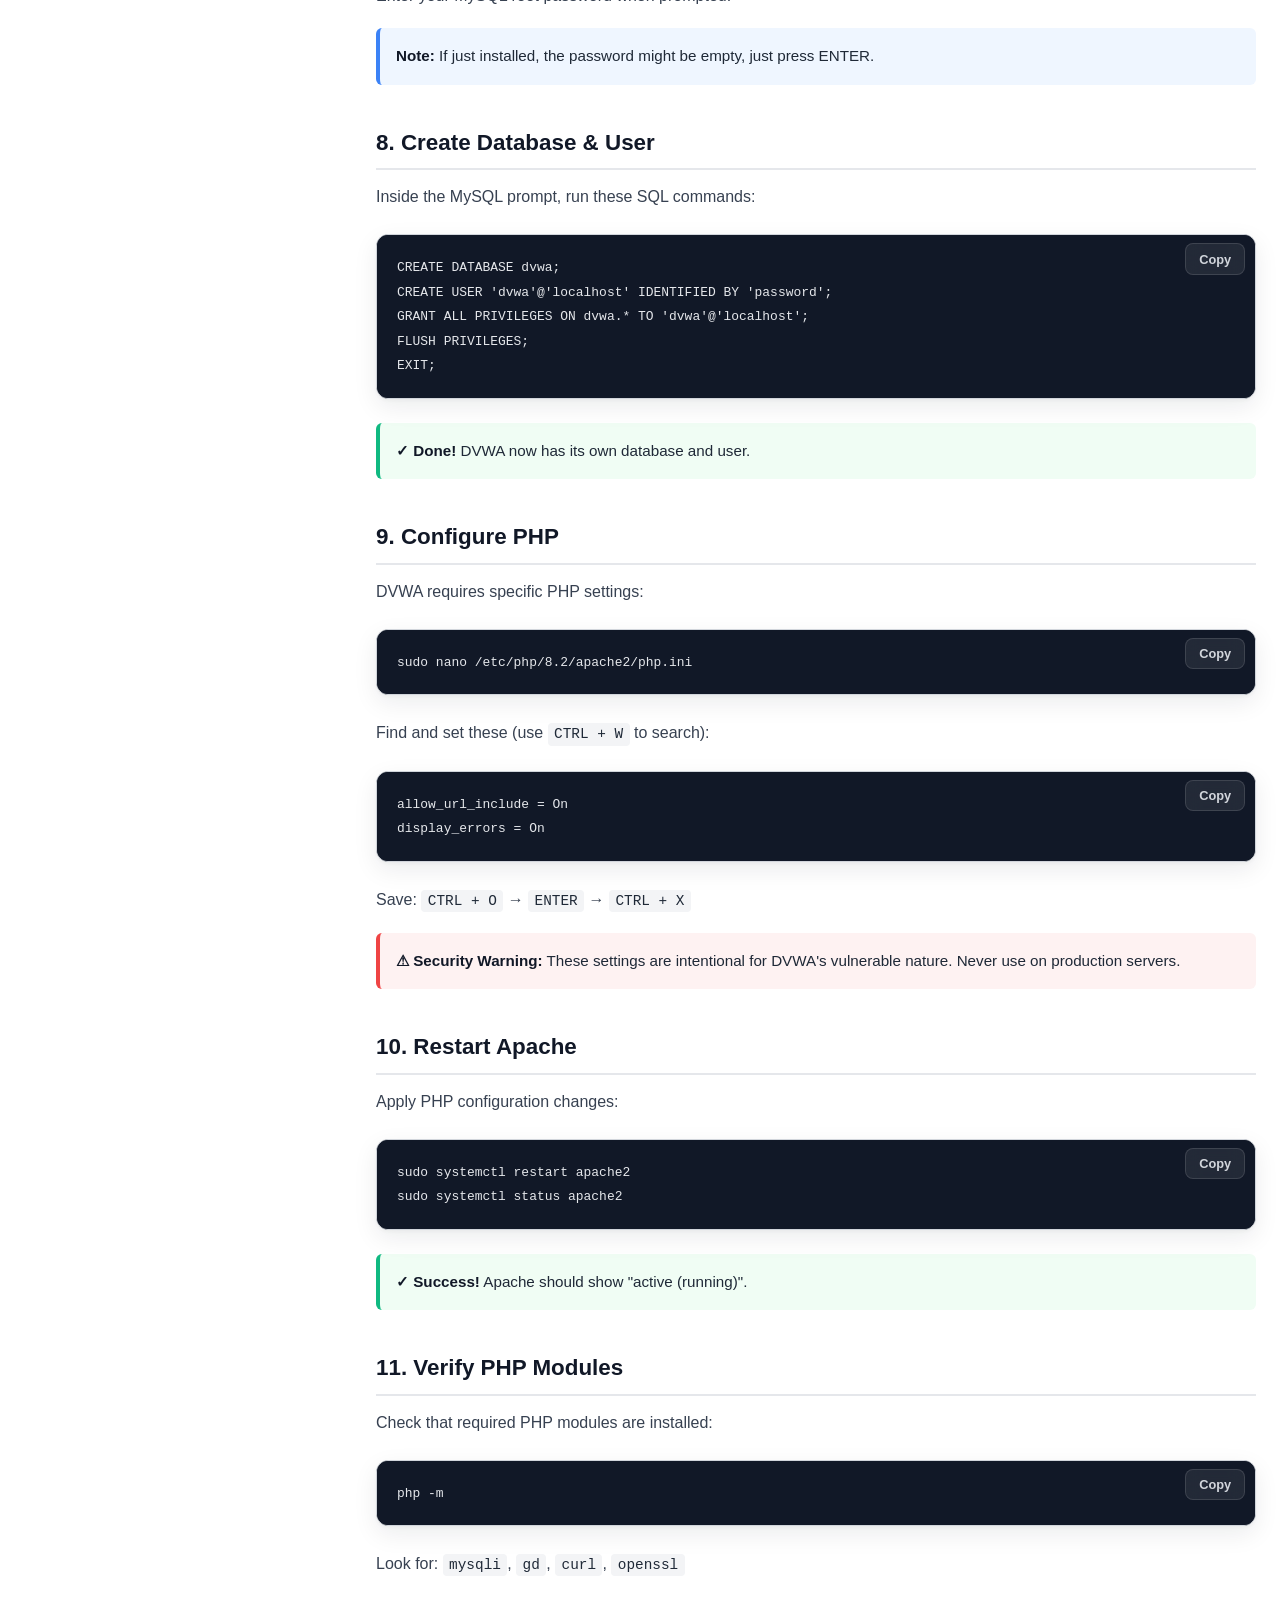
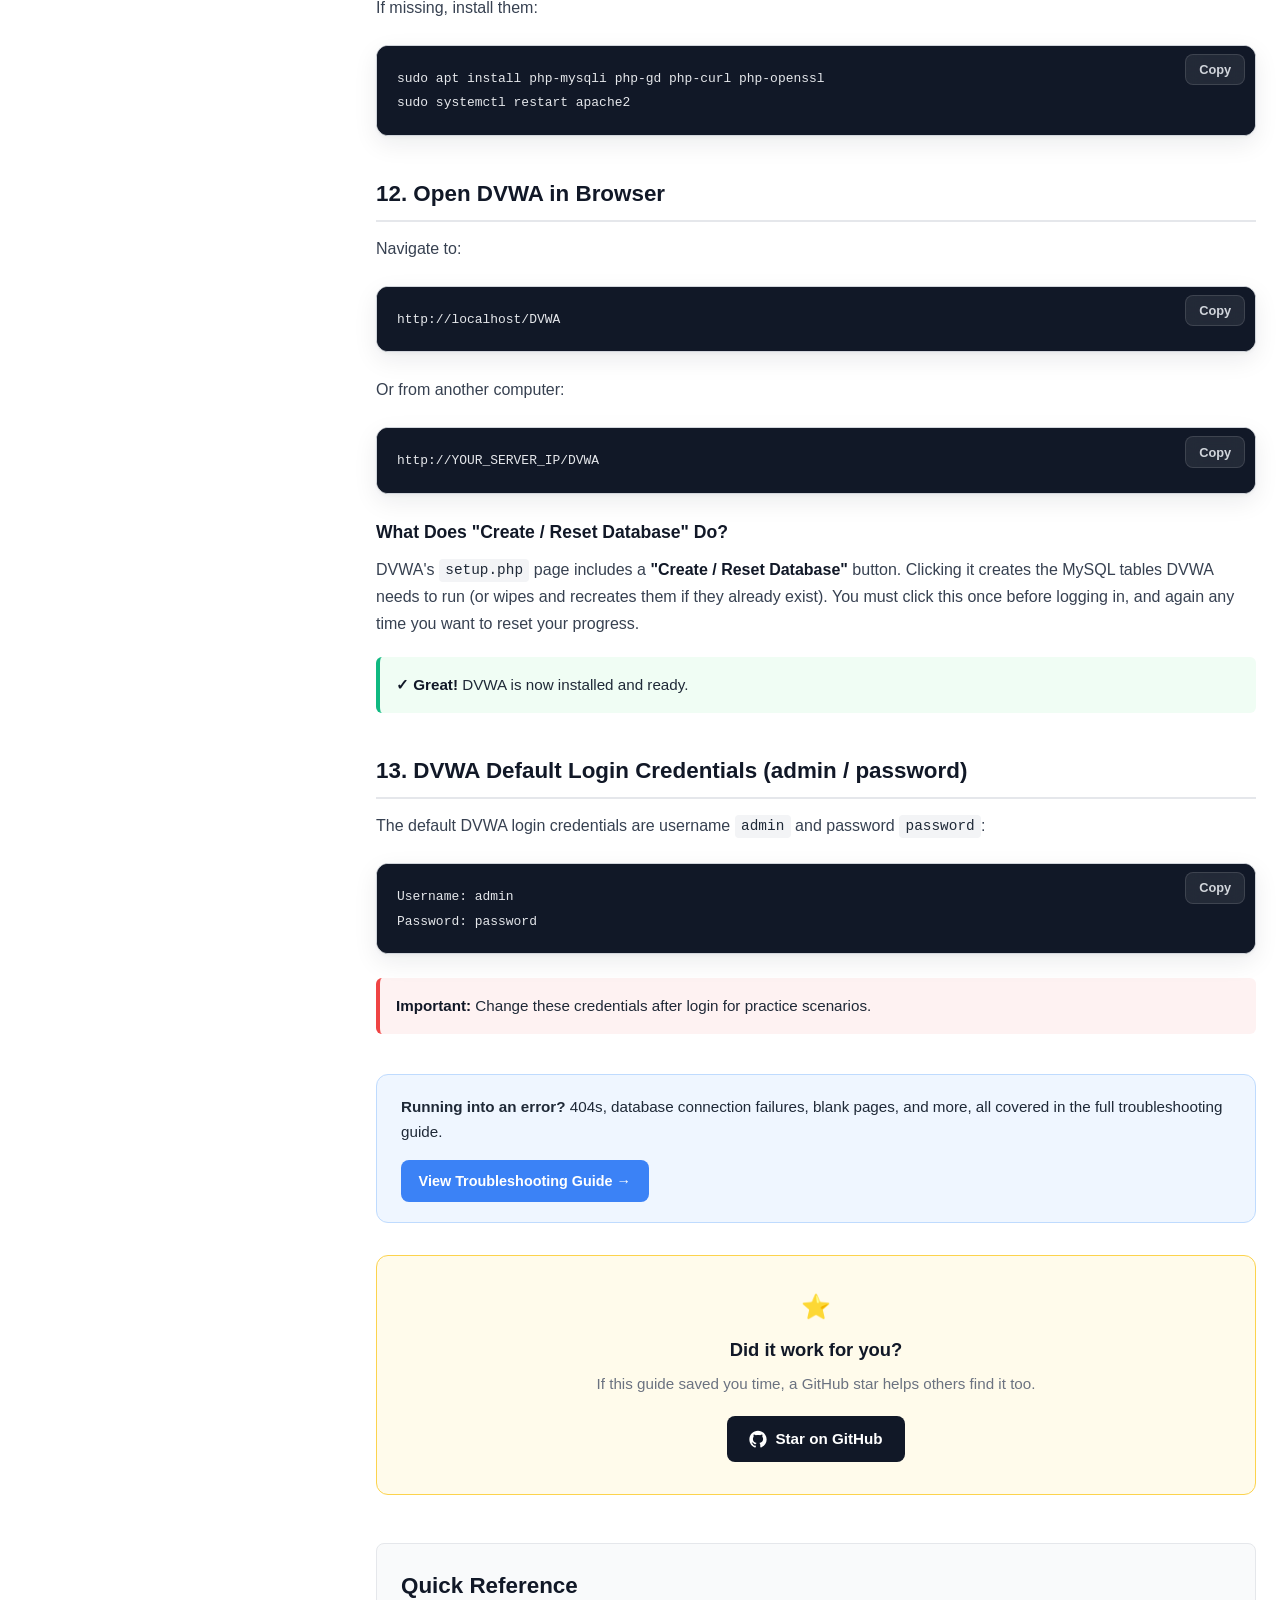
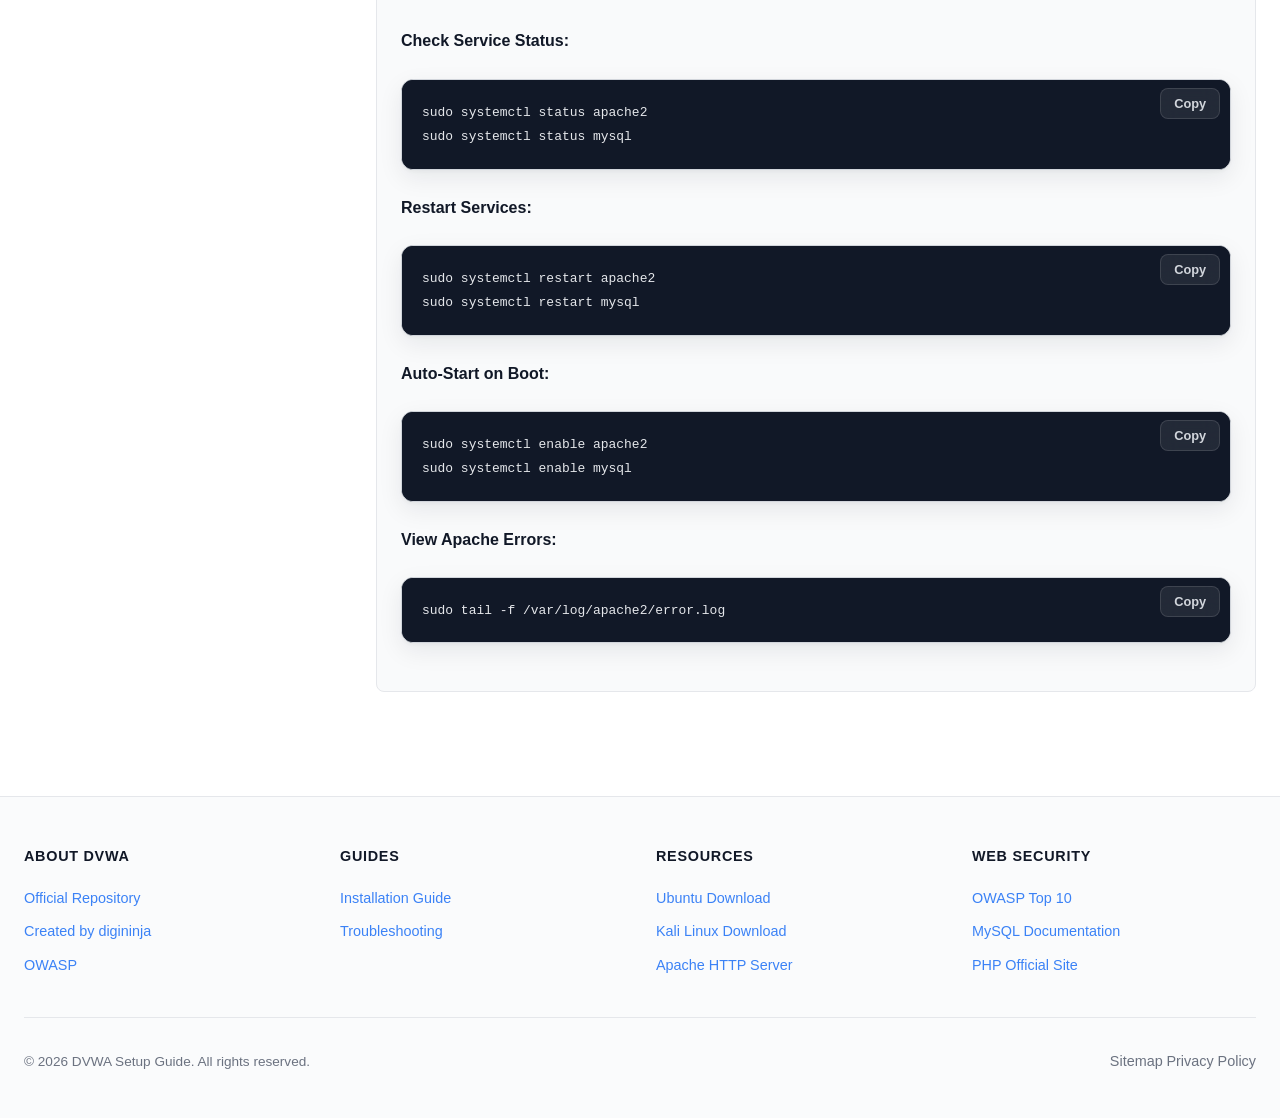
==== commit ffcef115: "feat: add link for sitemap on pages" ====
--- a/index.html
+++ b/index.html
@@ -499,9 +499,7 @@
           <div class="content-area">
             <nav class="toc">
               <h2>Quick Navigation</h2>
-              <ul id="tocList">
-                <li><a href="troubleshooting.html">Troubleshooting →</a></li>
-              </ul>
+              <ul id="tocList"></ul>
             </nav>
 
             <div id="stepsContainer"></div>
@@ -750,6 +748,7 @@
         <div class="footer-bottom">
           <p>© 2026 DVWA Setup Guide. All rights reserved.</p>
           <p>
+            <a style="color: inherit" href="./sitemap.xml">Sitemap</a>
             <a style="color: inherit" href="./privacy-policy.html"
               >Privacy Policy</a
             >
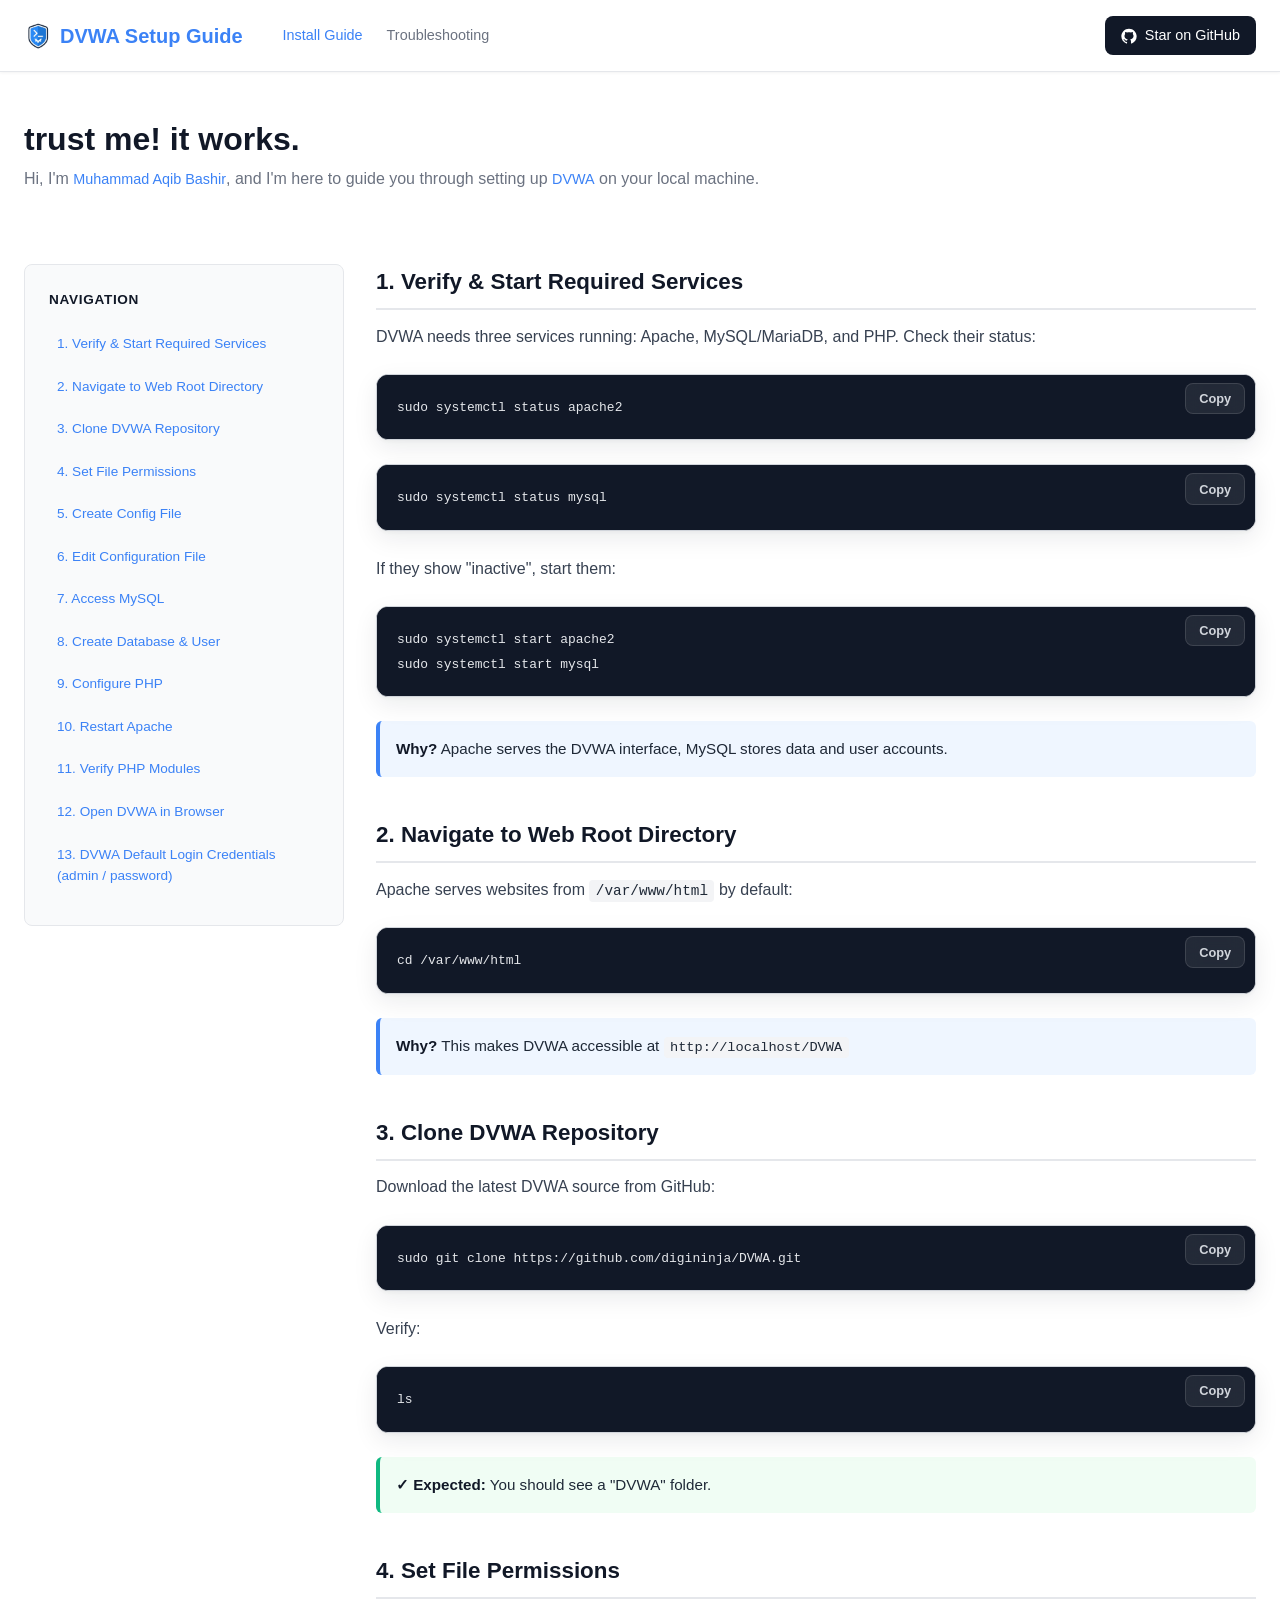
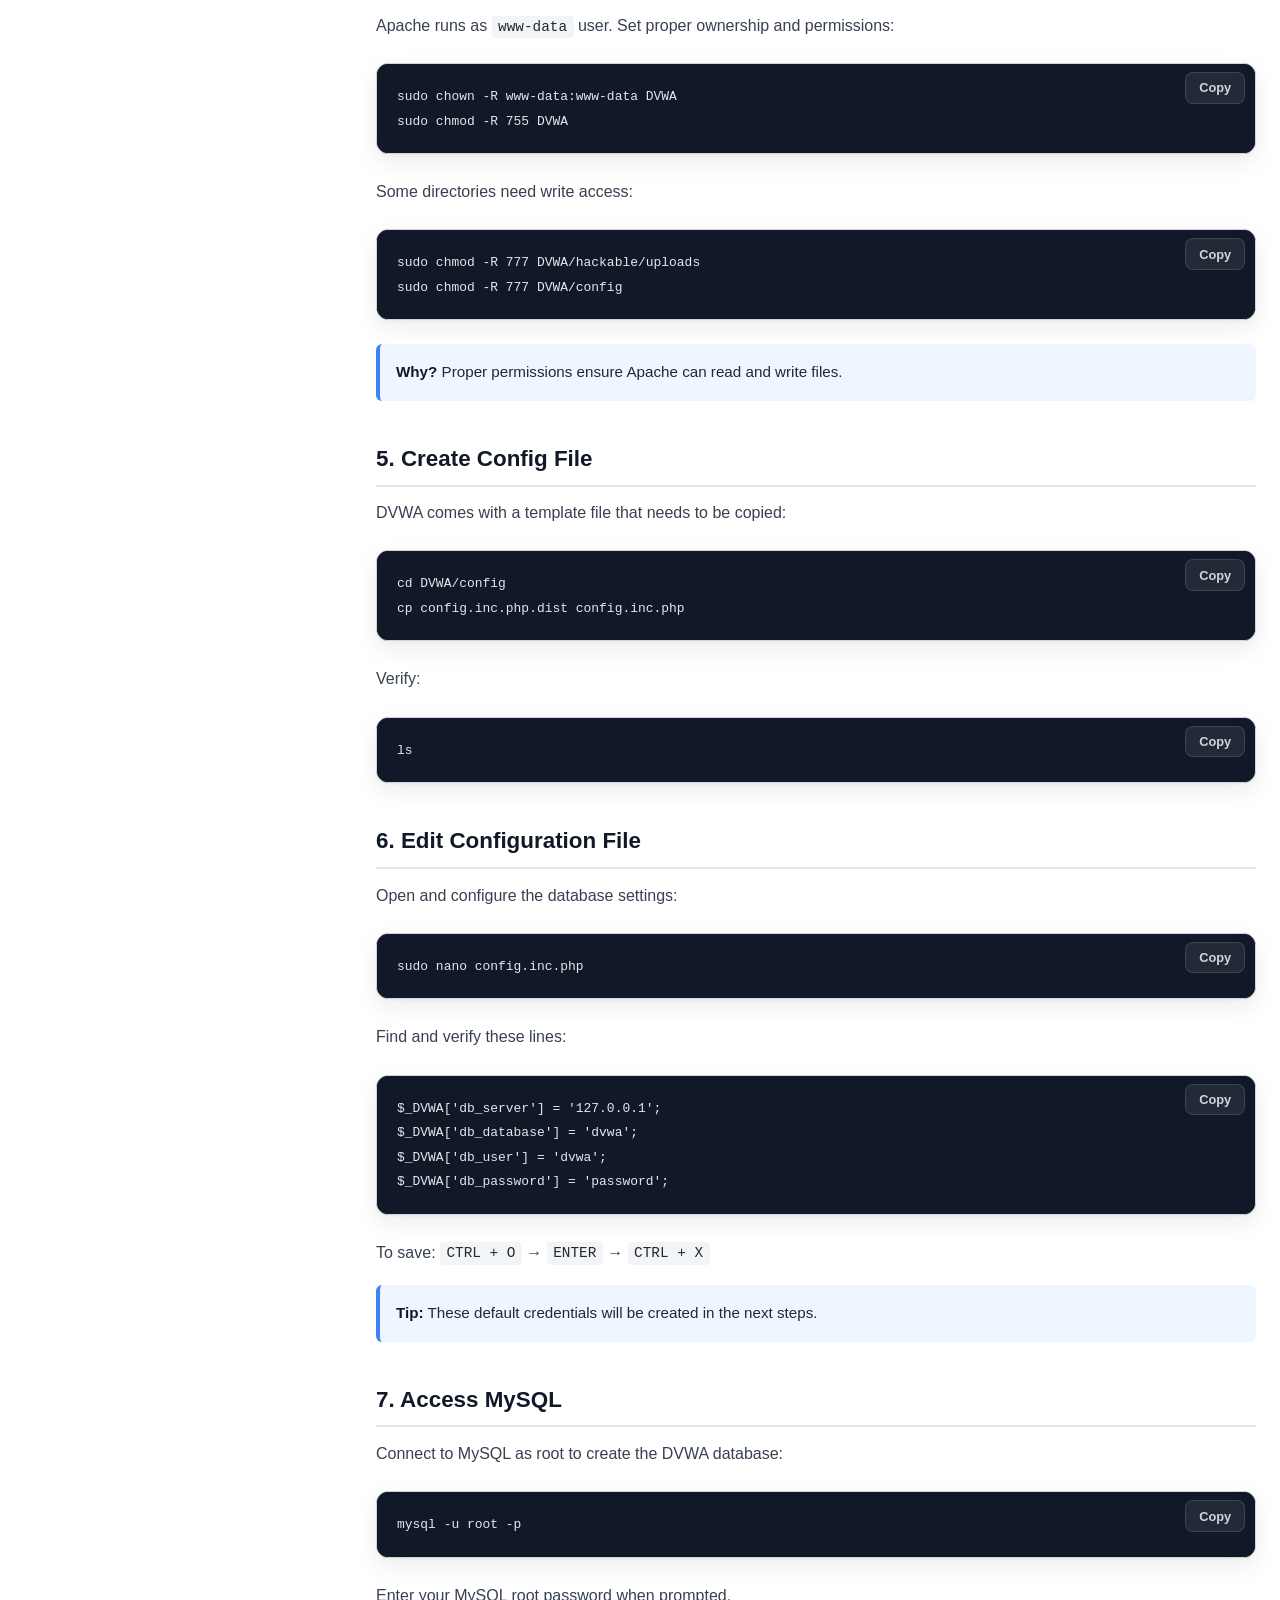
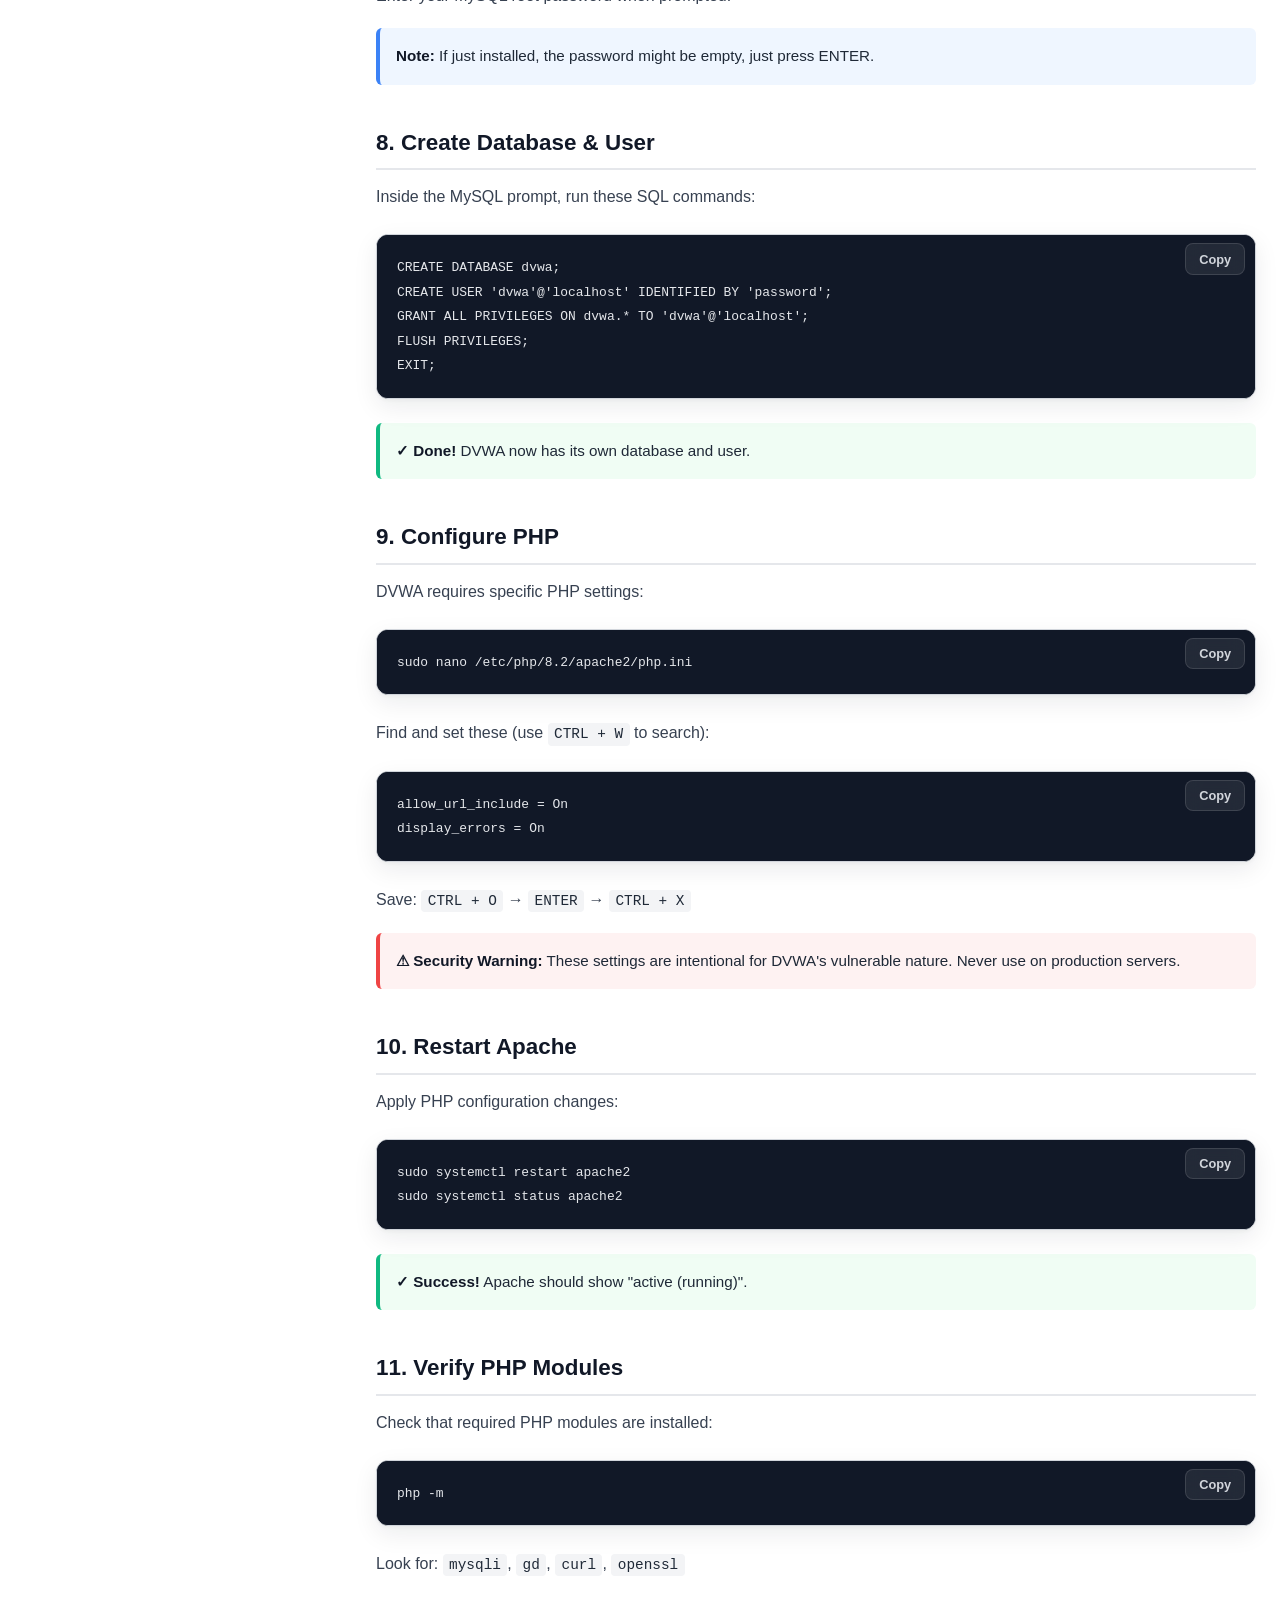
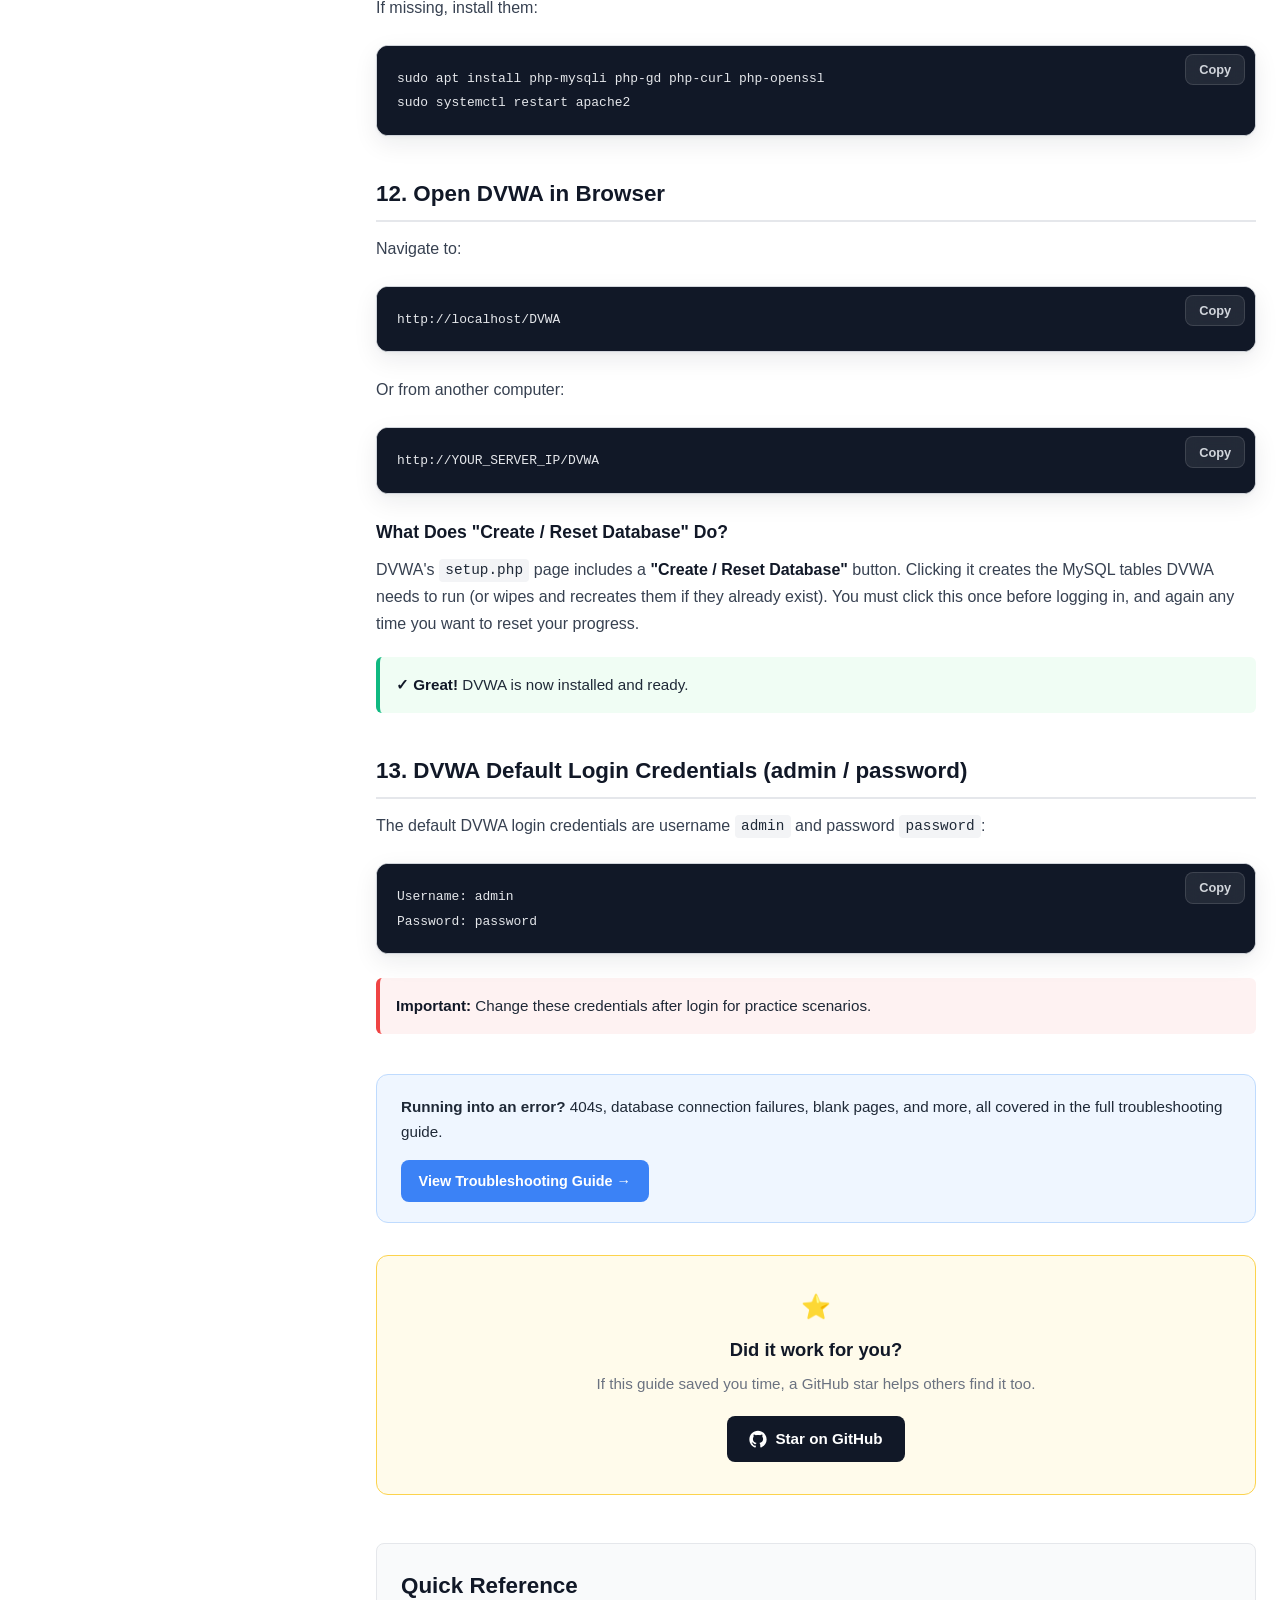
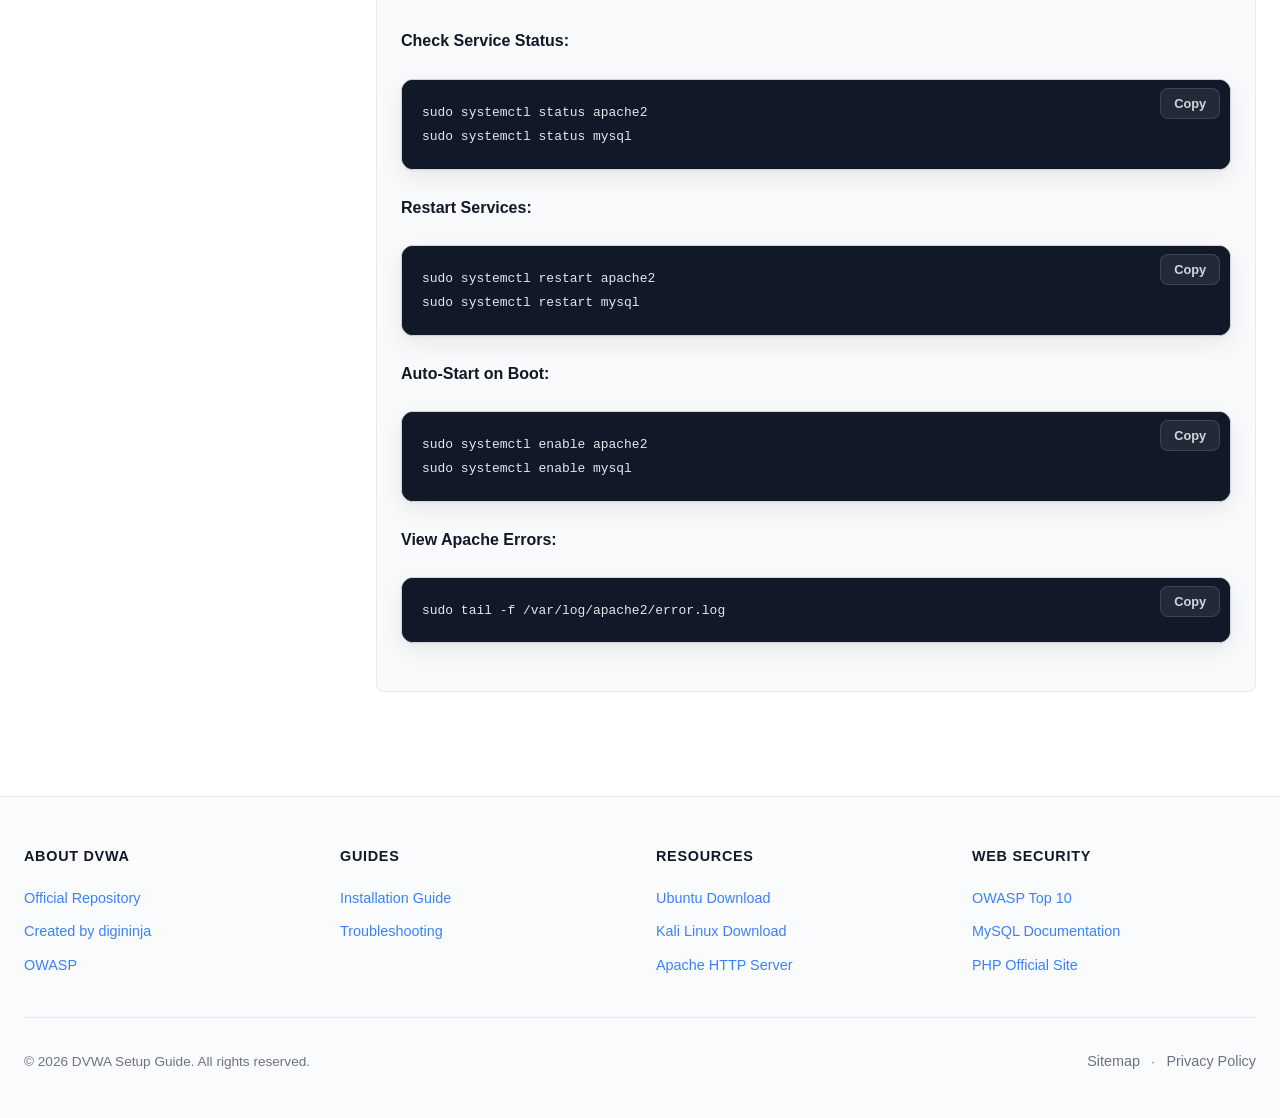
==== commit 193b254b: "add mid dot" ====
--- a/index.html
+++ b/index.html
@@ -749,6 +749,7 @@
           <p>© 2026 DVWA Setup Guide. All rights reserved.</p>
           <p>
             <a style="color: inherit" href="./sitemap.xml">Sitemap</a>
+            &nbsp; &middot; &nbsp;
             <a style="color: inherit" href="./privacy-policy.html"
               >Privacy Policy</a
             >
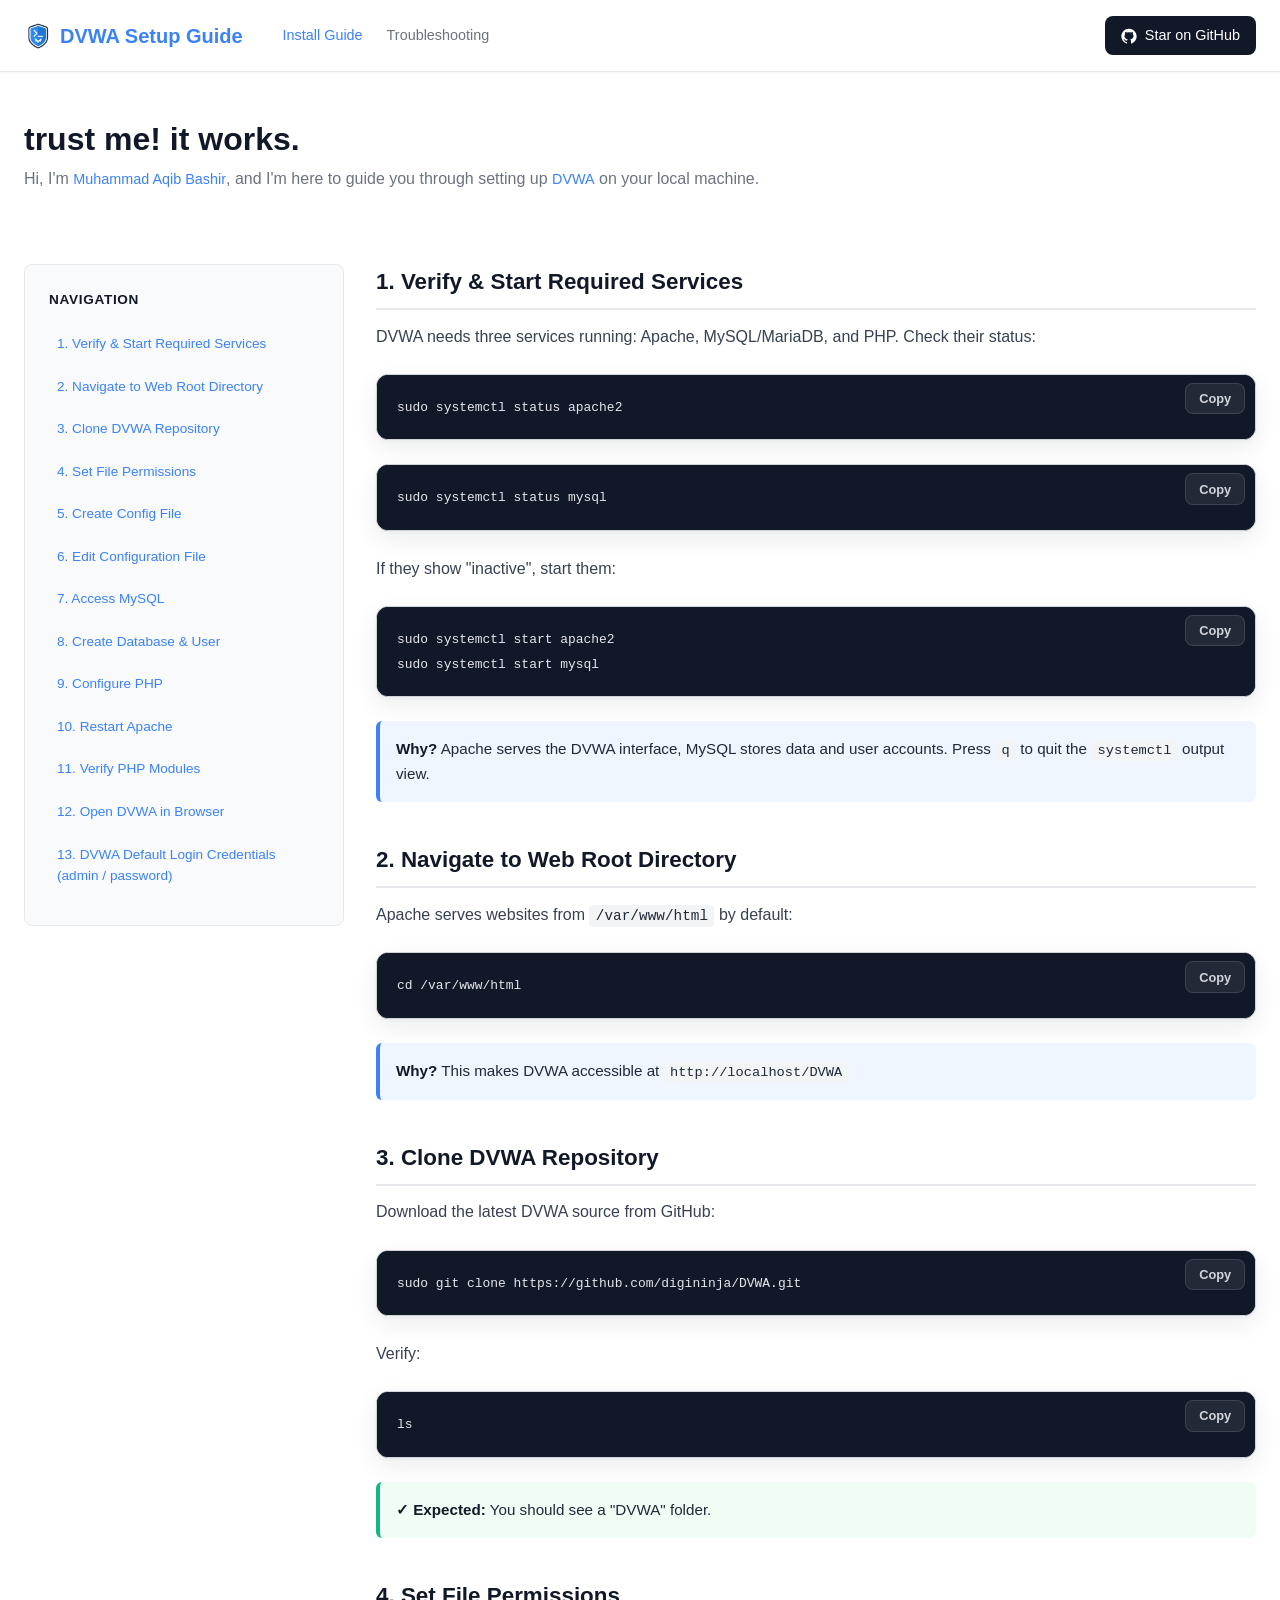
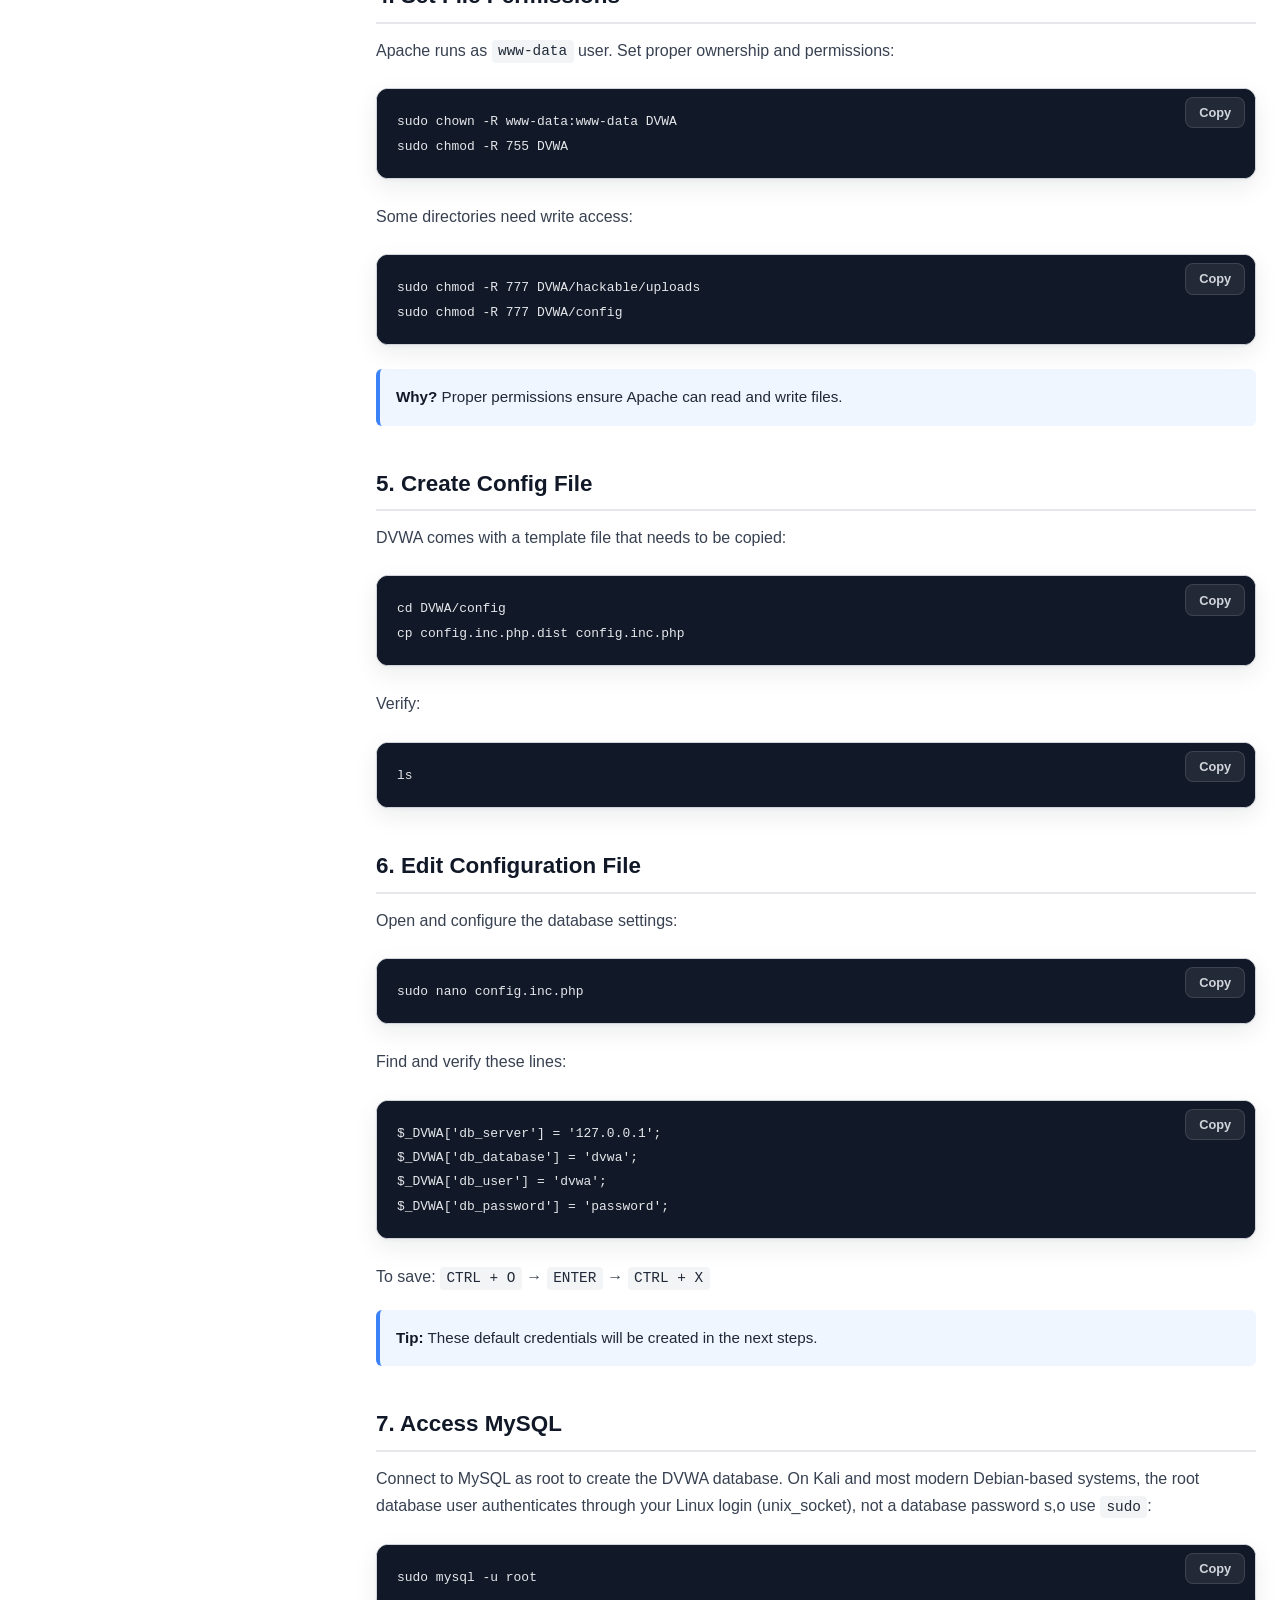
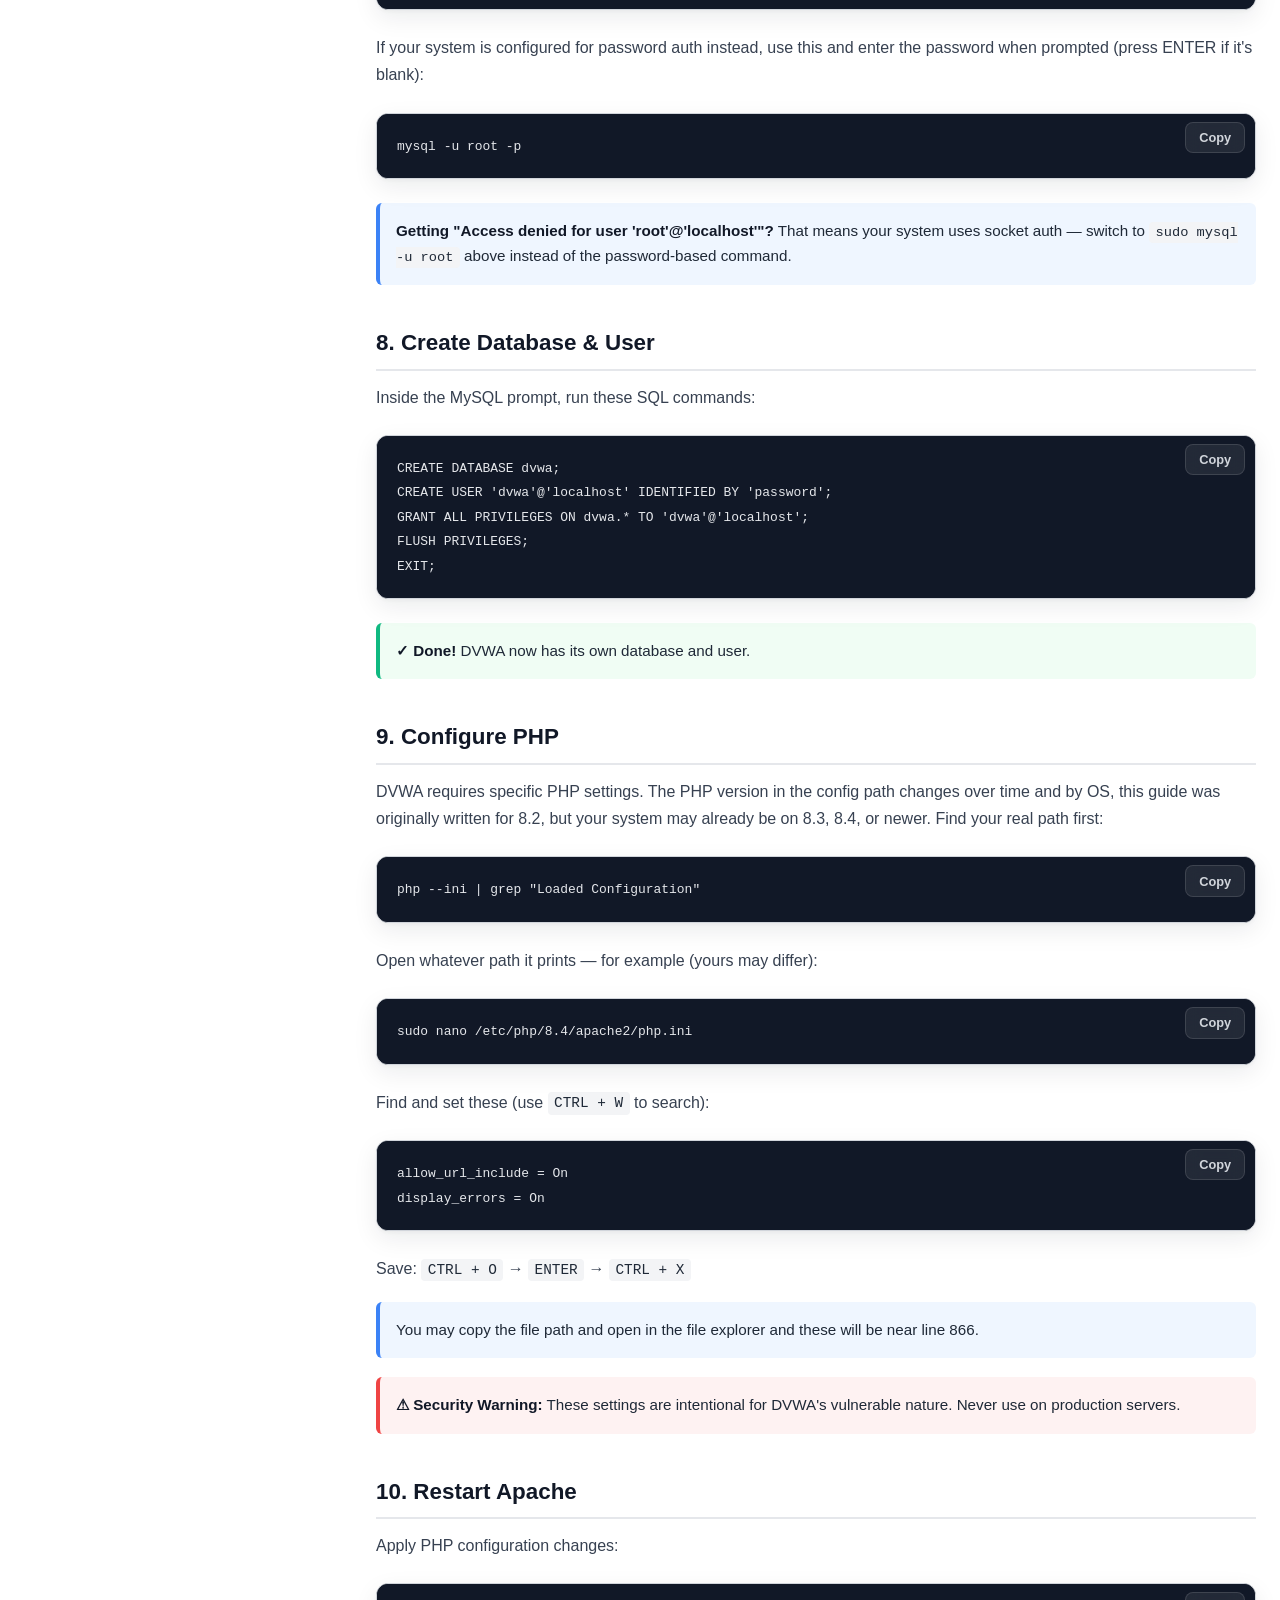
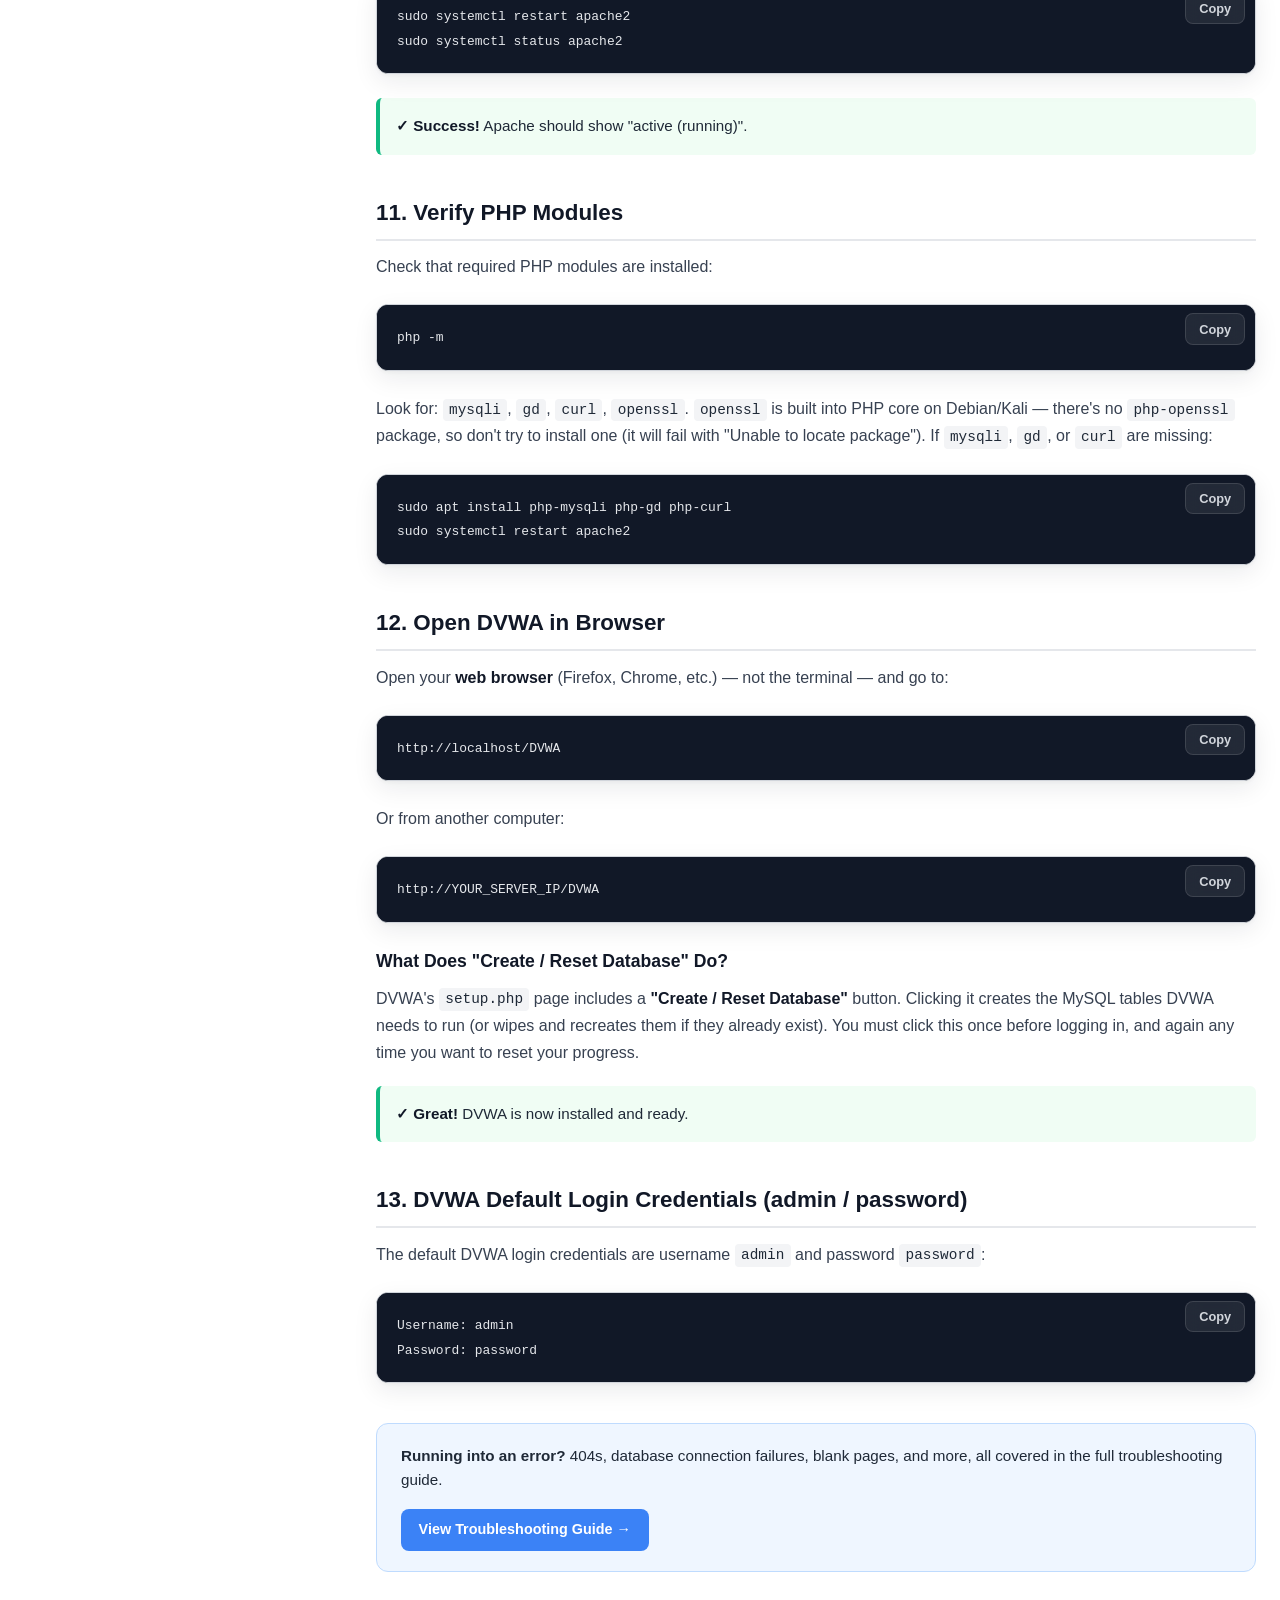
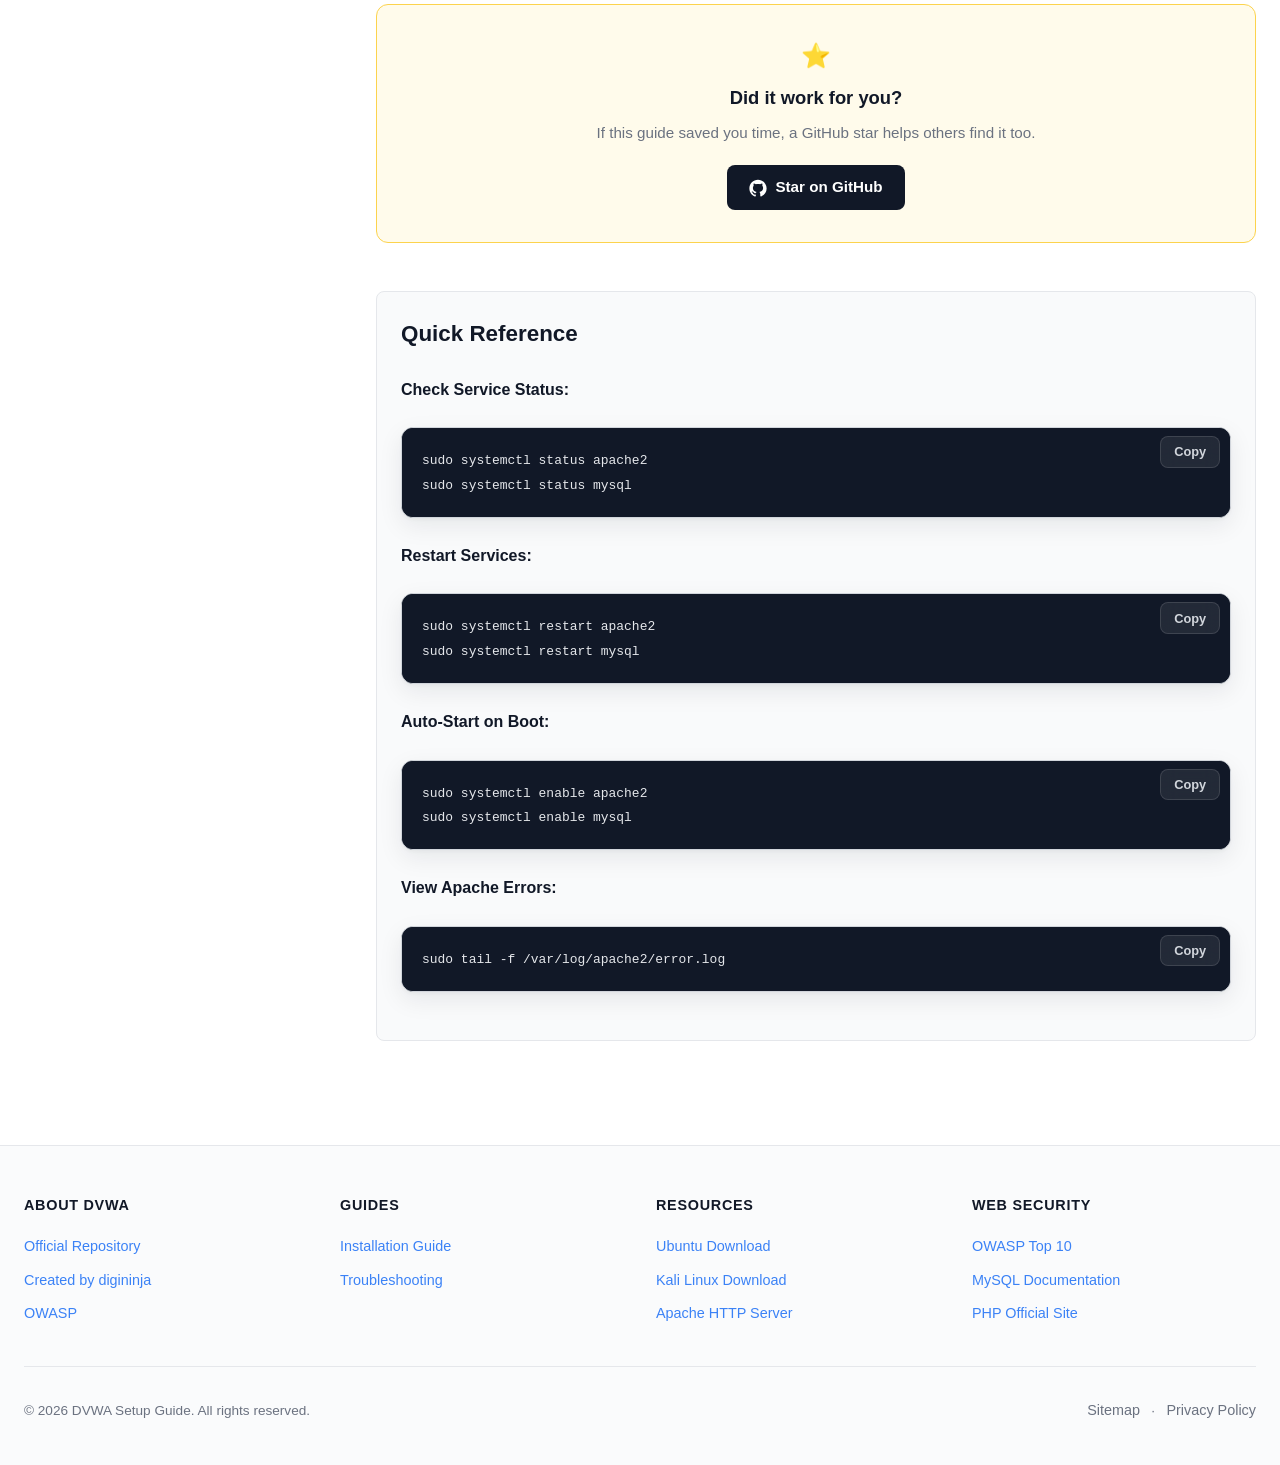
==== commit 0ade90e9: "fix: update title and enhance meta keywords for better SEO" ====
--- a/index.html
+++ b/index.html
@@ -8,7 +8,7 @@
       name="robots"
       content="index, follow, max-snippet:-1, max-image-preview:large, max-video-preview:-1"
     />
-    <title>How to Install DVWA in Ubuntu or Kali - Copy Paste Cmds</title>
+    <title>Install DVWA in Ubuntu or Kali - Copy Paste Cmds</title>
     <link rel="shortcut icon" href="./favicon.png" type="image/png" />
 
     <meta
@@ -17,7 +17,7 @@
     />
     <meta
       name="keywords"
-      content="DVWA installation, Damn Vulnerable Web Application, DVWA setup Ubuntu, DVWA Kali Linux, DVWA Apache MySQL PHP, web security lab, ethical hacking setup, DVWA tutorial 2024, install DVWA, LAMP stack DVWA"
+      content="DVWA installation, Damn Vulnerable Web Application, DVWA setup Ubuntu, DVWA Kali Linux, DVWA Apache MySQL PHP, web security lab, ethical hacking setup, DVWA tutorial 2024, install DVWA, LAMP stack DVWA, dvwa setup guide, how to install dvwa on kali linux, dvwa setup ubuntu, dvwa installation guide, dvwa download, tryhackme, try hack me, dvwa on linux"
     />
     <meta name="author" content="Muhammad Aqib Bashir" />
     <meta name="theme-color" content="#3b82f6" />
@@ -139,7 +139,17 @@
               "download dvwa",
               "dvwa download",
               "tryhackme",
-              "try hack me"
+              "try hack me",
+              "dvwa setup guide",
+              "dvwa on linux",
+              "dvwa on ubuntu",
+              "dvwa on kali",
+              "how to install dvwa on kali linux",
+              "how to install dvwa on kali",
+              "how to install dvwa on ubuntu",
+              "how to install dvwa in kali linux",
+              "how to install dvwa in kali",
+              "how to install dvwa in ubuntu"
             ],
             "articleSection": "Web Security",
             "inLanguage": "en-US",
@@ -775,7 +785,8 @@
               code: "sudo systemctl start apache2\nsudo systemctl start mysql",
             },
           ],
-          info: "<strong>Why?</strong> Apache serves the DVWA interface, MySQL stores data and user accounts.",
+
+          info: "<strong>Why?</strong> Apache serves the DVWA interface, MySQL stores data and user accounts.\n\nPress <code>q</code> to quit the <code>systemctl</code> output view.",
         },
         {
           id: "step2",
@@ -845,10 +856,12 @@
           id: "step7",
           title: "7. Access MySQL",
           content:
-            "<p>Connect to MySQL as root to create the DVWA database:</p>",
-          codeBlocks: [{ code: "mysql -u root -p" }],
-          afterCode: "<p>Enter your MySQL root password when prompted.</p>",
-          info: "<strong>Note:</strong> If just installed, the password might be empty, just press ENTER.",
+            "<p>Connect to MySQL as root to create the DVWA database. On Kali and most modern Debian-based systems, the root database user authenticates through your Linux login (unix_socket), not a database password s,o use <code>sudo</code>:</p>",
+          codeBlocks: [{ code: "sudo mysql -u root" }],
+          afterCode:
+            "<p>If your system is configured for password auth instead, use this and enter the password when prompted (press ENTER if it's blank):</p>",
+          moreBlocks: [{ code: "mysql -u root -p" }],
+          info: "<strong>Getting \"Access denied for user 'root'@'localhost'\"?</strong> That means your system uses socket auth — switch to <code>sudo mysql -u root</code> above instead of the password-based command.",
         },
         {
           id: "step8",
@@ -865,13 +878,15 @@
         {
           id: "step9",
           title: "9. Configure PHP",
-          content: "<p>DVWA requires specific PHP settings:</p>",
-          codeBlocks: [{ code: "sudo nano /etc/php/8.2/apache2/php.ini" }],
+          content:
+            "<p>DVWA requires specific PHP settings. The PHP version in the config path changes over time and by OS, this guide was originally written for 8.2, but your system may already be on 8.3, 8.4, or newer. Find your real path first:</p>",
+          codeBlocks: [{ code: 'php --ini | grep "Loaded Configuration"' }],
           afterCode:
-            "<p>Find and set these (use <code>CTRL + W</code> to search):</p>",
-          moreBlocks: [{ code: "allow_url_include = On\ndisplay_errors = On" }],
+            "<p>Open whatever path it prints — for example (yours may differ):</p>",
+          moreBlocks: [{ code: "sudo nano /etc/php/8.4/apache2/php.ini" }],
           afterCode2:
-            "<p>Save: <code>CTRL + O</code> → <code>ENTER</code> → <code>CTRL + X</code></p>",
+            '<p>Find and set these (use <code>CTRL + W</code> to search):</p><div class="code-block"><pre><code>allow_url_include = On\ndisplay_errors = On</code></pre></div><p>Save: <code>CTRL + O</code> → <code>ENTER</code> → <code>CTRL + X</code></p>',
+          info: "You may copy the file path and open in the file explorer and these will be near line 866.",
           warning:
             "<strong>⚠ Security Warning:</strong> These settings are intentional for DVWA's vulnerable nature. Never use on production servers.",
         },
@@ -893,17 +908,18 @@
           content: "<p>Check that required PHP modules are installed:</p>",
           codeBlocks: [{ code: "php -m" }],
           afterCode:
-            "<p>Look for: <code>mysqli</code>, <code>gd</code>, <code>curl</code>, <code>openssl</code></p><p>If missing, install them:</p>",
+            "<p>Look for: <code>mysqli</code>, <code>gd</code>, <code>curl</code>, <code>openssl</code>. <code>openssl</code> is built into PHP core on Debian/Kali — there's no <code>php-openssl</code> package, so don't try to install one (it will fail with \"Unable to locate package\"). If <code>mysqli</code>, <code>gd</code>, or <code>curl</code> are missing:</p>",
           moreBlocks: [
             {
-              code: "sudo apt install php-mysqli php-gd php-curl php-openssl\nsudo systemctl restart apache2",
+              code: "sudo apt install php-mysqli php-gd php-curl\nsudo systemctl restart apache2",
             },
           ],
         },
         {
           id: "step12",
           title: "12. Open DVWA in Browser",
-          content: "<p>Navigate to:</p>",
+          content:
+            "<p>Open your <strong>web browser</strong> (Firefox, Chrome, etc.) — not the terminal — and go to:</p>",
           codeBlocks: [{ code: "http://localhost/DVWA" }],
           afterCode: "<p>Or from another computer:</p>",
           moreBlocks: [{ code: "http://YOUR_SERVER_IP/DVWA" }],
@@ -917,8 +933,6 @@
           content:
             "<p>The default DVWA login credentials are username <code>admin</code> and password <code>password</code>:</p>",
           codeBlocks: [{ code: "Username: admin\nPassword: password" }],
-          warning:
-            "<strong>Important:</strong> Change these credentials after login for practice scenarios.",
         },
       ];
 
